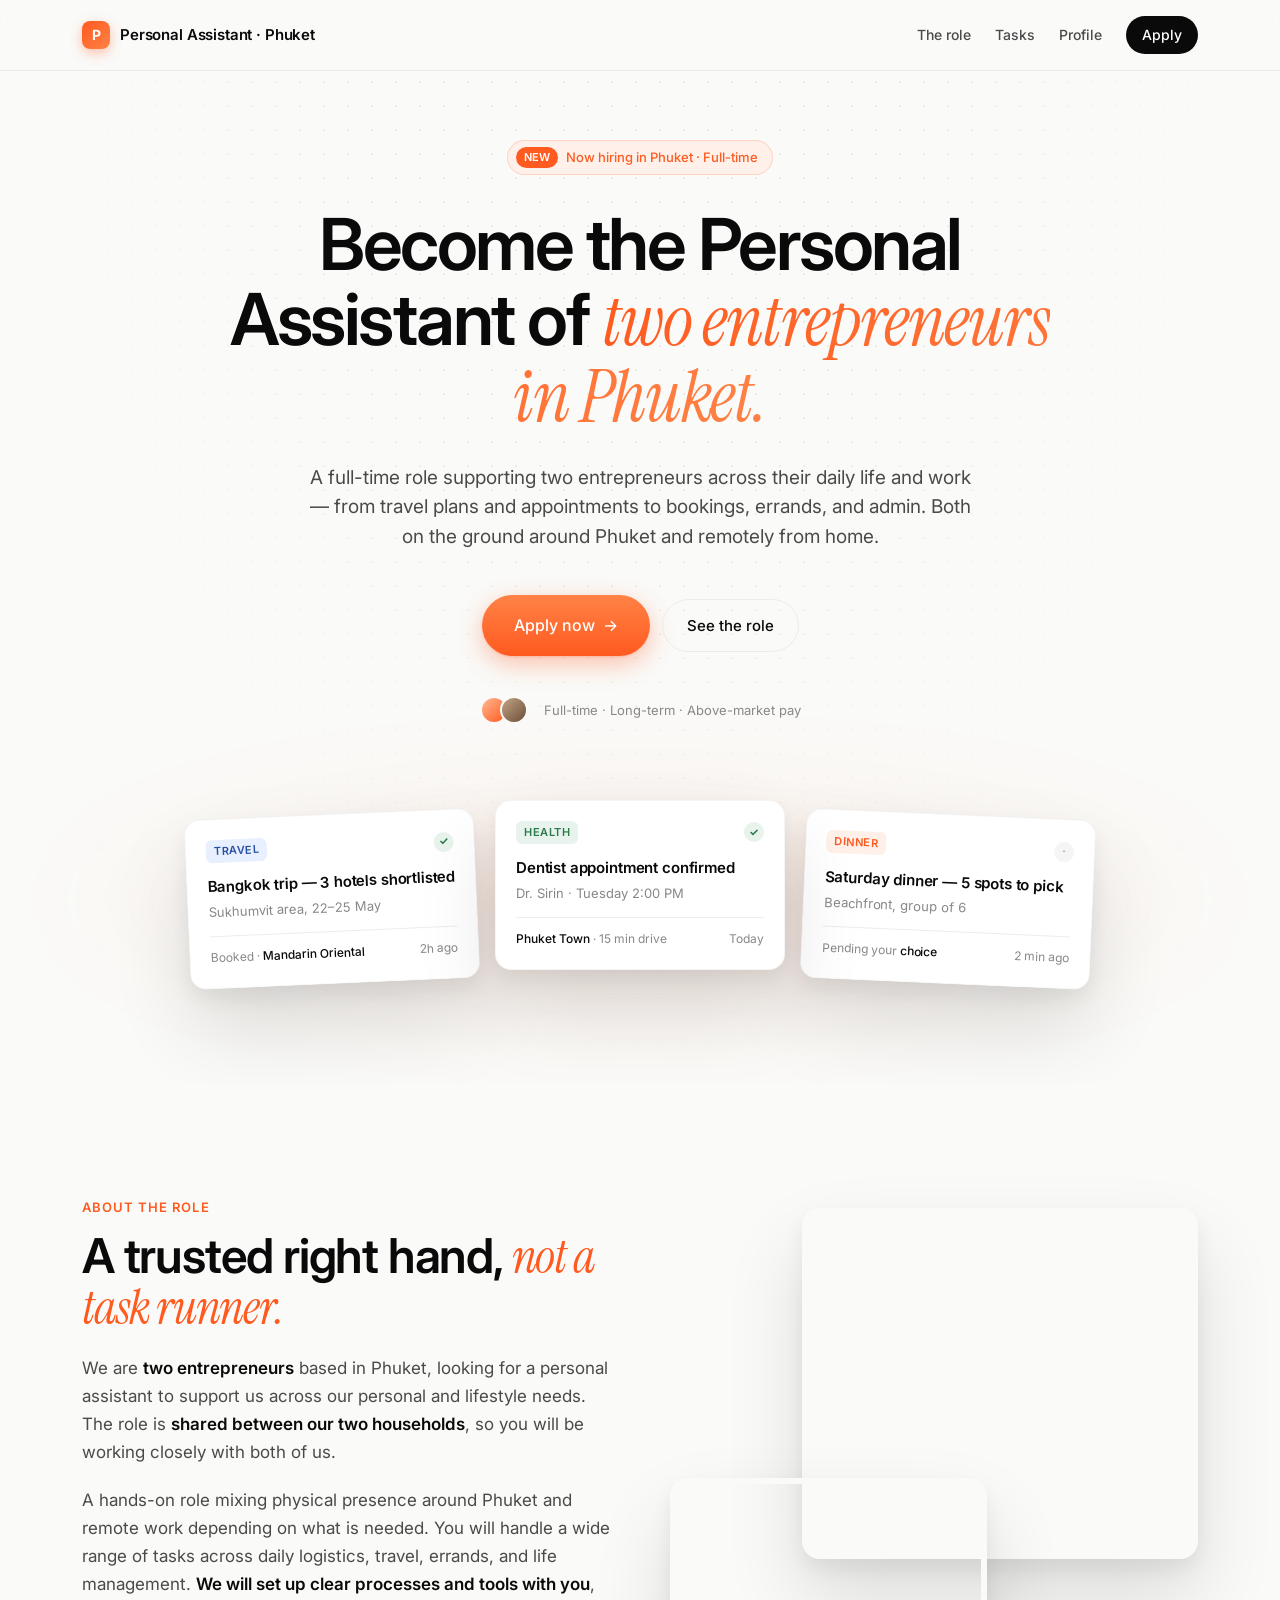
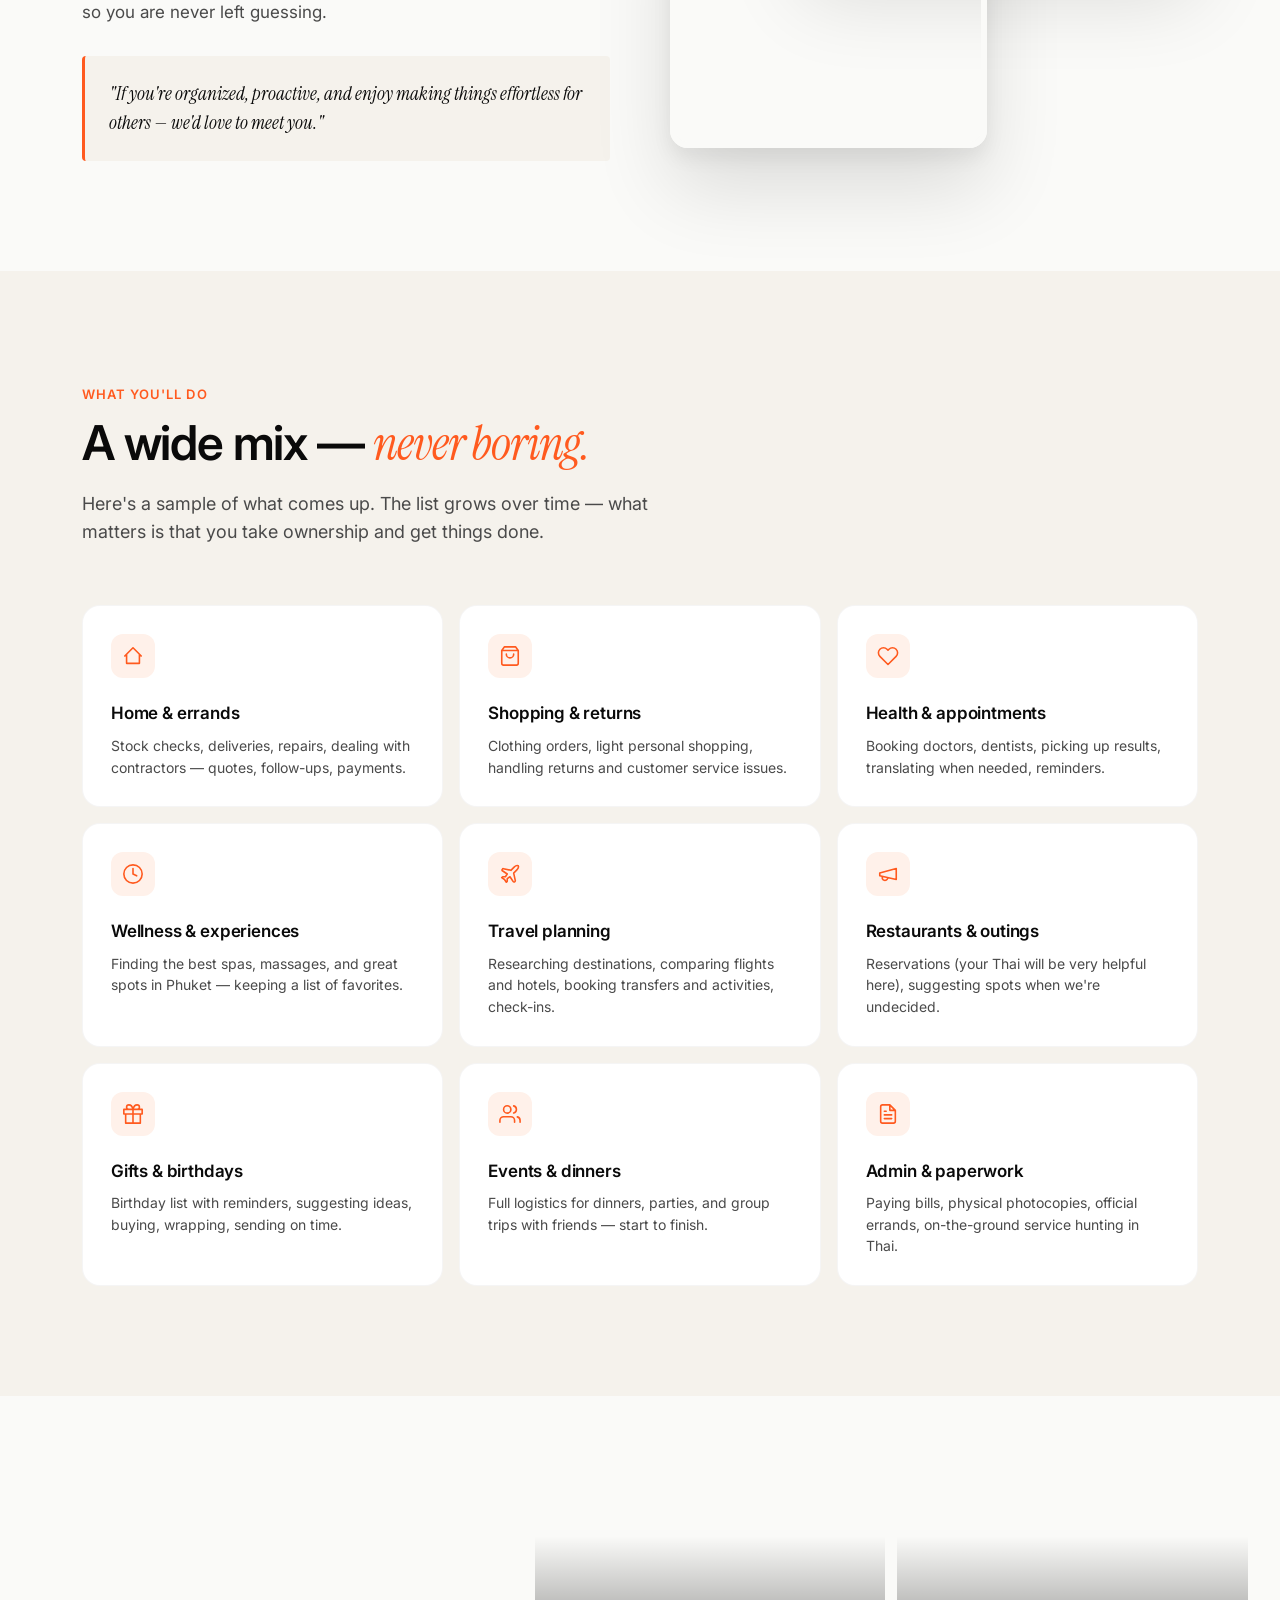
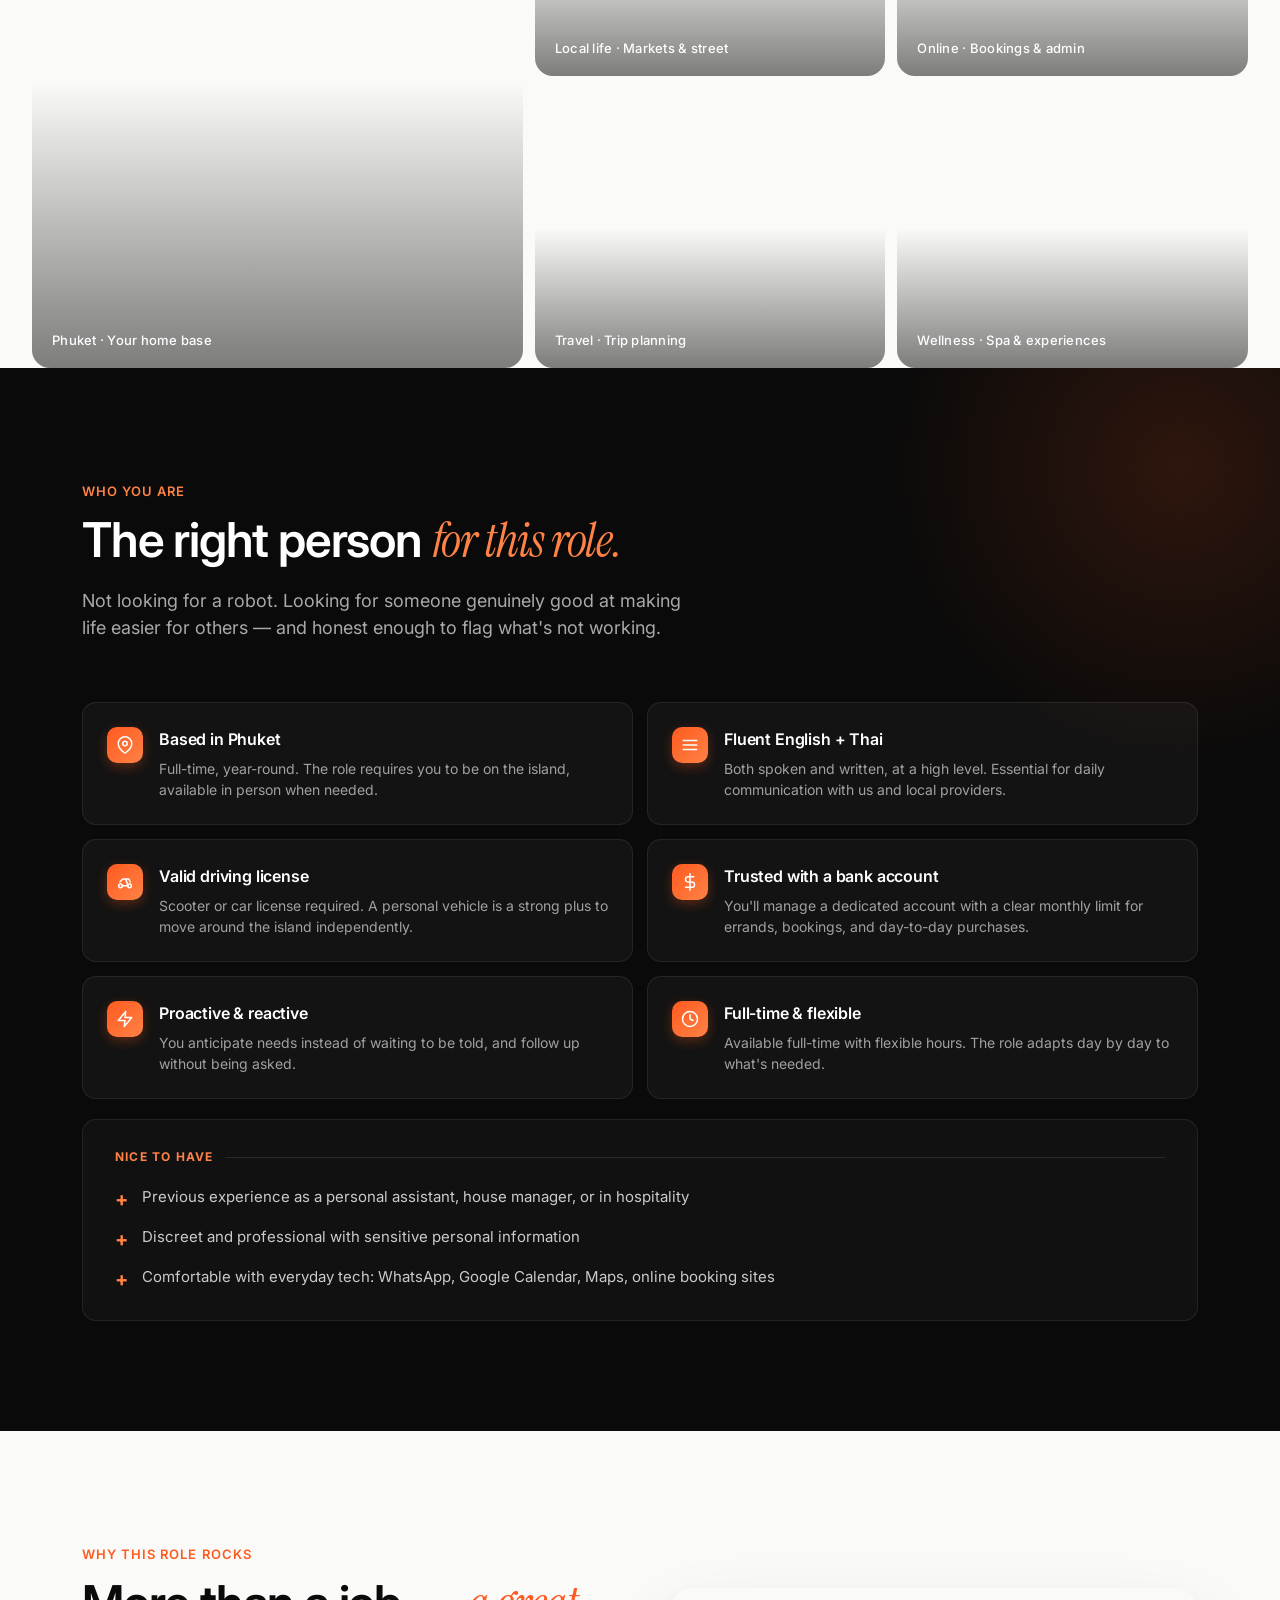
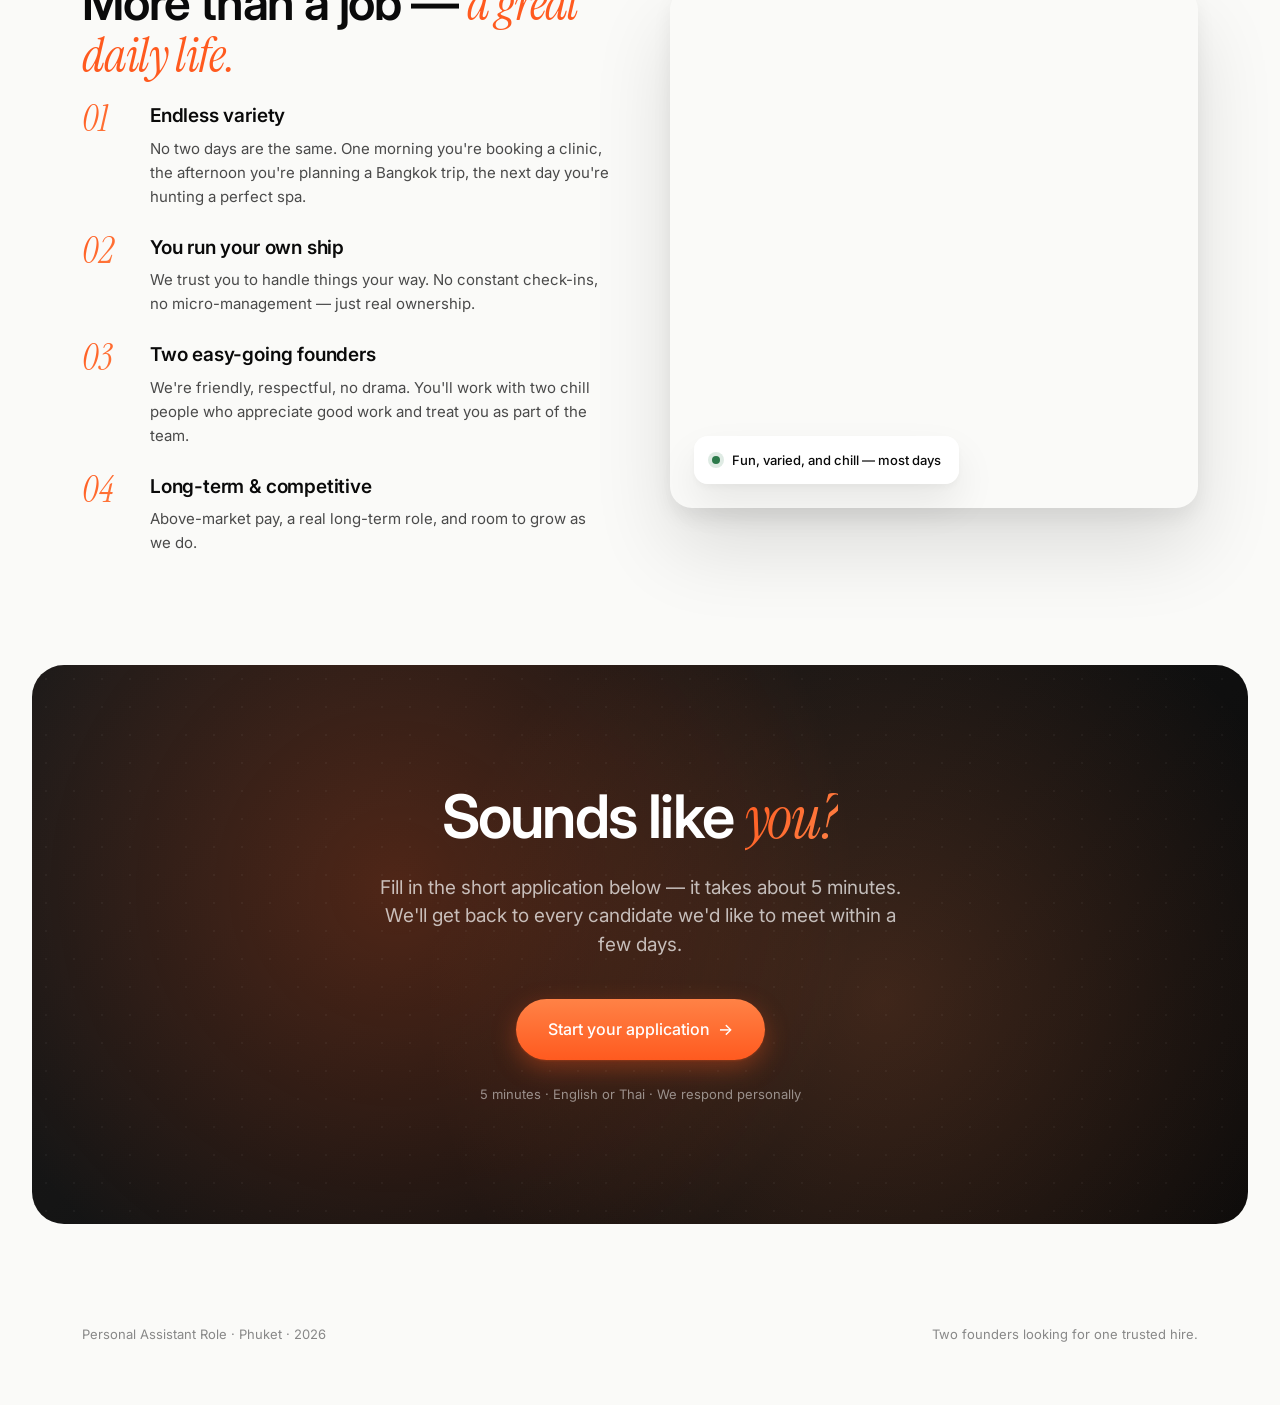
==== index.html @ e05d2d5b "Add Personal Assistant Phuket landing page + application form - index.html: full landing page (hero," ====
<!DOCTYPE html>
<html lang="en">
<head>
<meta charset="UTF-8" />
<meta name="viewport" content="width=device-width, initial-scale=1.0" />
<title>Personal Assistant — Phuket</title>
<link rel="preconnect" href="https://fonts.googleapis.com">
<link rel="preconnect" href="https://fonts.gstatic.com" crossorigin>
<link href="https://fonts.googleapis.com/css2?family=Inter:wght@400;500;600;700&family=Instrument+Serif:ital@0;1&display=swap" rel="stylesheet">
<style>
  :root {
    --bg: #fafaf8;
    --bg-warm: #f5f2ec;
    --ink: #0a0a0a;
    --ink-2: #1a1a1a;
    --ink-soft: #4a4a4a;
    --muted: #888;
    --line: #ececec;
    --line-dark: #222;
    --card: #ffffff;
    --orange: #ff5a1f;
    --orange-2: #ff8246;
    --orange-soft: #fff1ea;
    --shadow-sm: 0 1px 2px rgba(0,0,0,0.04), 0 4px 12px rgba(0,0,0,0.04);
    --shadow-md: 0 4px 8px rgba(0,0,0,0.04), 0 20px 40px rgba(0,0,0,0.08);
    --shadow-lg: 0 10px 20px rgba(0,0,0,0.06), 0 40px 80px rgba(0,0,0,0.12);
    --shadow-orange: 0 8px 24px rgba(255, 90, 31, 0.35), 0 1px 2px rgba(255, 90, 31, 0.2);
  }

  * { box-sizing: border-box; margin: 0; padding: 0; }
  html { scroll-behavior: smooth; }

  body {
    font-family: 'Inter', -apple-system, BlinkMacSystemFont, sans-serif;
    background: var(--bg);
    color: var(--ink);
    line-height: 1.55;
    -webkit-font-smoothing: antialiased;
    overflow-x: hidden;
  }

  .container {
    max-width: 1180px;
    margin: 0 auto;
    padding: 0 32px;
  }

  /* SUBTLE DOT PATTERN BG */
  .dot-bg {
    position: absolute;
    inset: 0;
    background-image: radial-gradient(rgba(0,0,0,0.06) 1px, transparent 1px);
    background-size: 24px 24px;
    mask-image: radial-gradient(ellipse at center top, black 30%, transparent 70%);
    -webkit-mask-image: radial-gradient(ellipse at center top, black 30%, transparent 70%);
    pointer-events: none;
    z-index: 0;
  }

  /* NAV */
  nav.top {
    position: fixed;
    top: 0;
    left: 0;
    right: 0;
    z-index: 100;
    padding: 16px 0;
    background: rgba(250, 250, 248, 0.7);
    backdrop-filter: saturate(180%) blur(16px);
    -webkit-backdrop-filter: saturate(180%) blur(16px);
    border-bottom: 1px solid rgba(0,0,0,0.06);
  }
  nav.top .container {
    display: flex;
    justify-content: space-between;
    align-items: center;
  }
  .logo {
    display: flex;
    align-items: center;
    gap: 10px;
    font-weight: 600;
    font-size: 15px;
    letter-spacing: -0.01em;
  }
  .logo-dot {
    width: 28px;
    height: 28px;
    border-radius: 8px;
    background: linear-gradient(135deg, var(--orange) 0%, var(--orange-2) 100%);
    display: flex;
    align-items: center;
    justify-content: center;
    color: white;
    font-weight: 700;
    font-size: 14px;
    box-shadow: 0 4px 12px rgba(255, 90, 31, 0.35);
  }
  .nav-right {
    display: flex;
    align-items: center;
    gap: 24px;
  }
  .nav-link {
    color: var(--ink-soft);
    text-decoration: none;
    font-size: 14px;
    font-weight: 500;
    transition: color 0.2s;
  }
  .nav-link:hover { color: var(--ink); }
  .nav-cta {
    background: var(--ink);
    color: white;
    padding: 8px 16px;
    border-radius: 100px;
    font-size: 14px;
    font-weight: 500;
    text-decoration: none;
    transition: all 0.2s;
  }
  .nav-cta:hover { background: var(--orange); }

  .nav-spacer { height: 70px; }

  /* HERO */
  .hero {
    position: relative;
    padding: 70px 0 100px;
    overflow: hidden;
    text-align: center;
  }
  .hero .container { position: relative; z-index: 1; }
  .hero-inner {
    max-width: 860px;
    margin: 0 auto;
  }
  .badge {
    display: inline-flex;
    align-items: center;
    gap: 8px;
    padding: 6px 14px 6px 8px;
    background: var(--orange-soft);
    border: 1px solid rgba(255, 90, 31, 0.2);
    border-radius: 100px;
    font-size: 13px;
    font-weight: 500;
    color: var(--orange);
    margin-bottom: 32px;
  }
  .badge-pill {
    background: var(--orange);
    color: white;
    padding: 2px 8px;
    border-radius: 100px;
    font-size: 11px;
    font-weight: 600;
    letter-spacing: 0.02em;
    text-transform: uppercase;
  }
  .hero h1 {
    font-family: 'Inter', sans-serif;
    font-size: clamp(40px, 5.6vw, 72px);
    font-weight: 600;
    line-height: 1.04;
    letter-spacing: -0.035em;
    margin-bottom: 28px;
  }
  .hero h1 em {
    font-family: 'Instrument Serif', serif;
    font-style: italic;
    font-weight: 400;
    background: linear-gradient(120deg, var(--orange) 0%, var(--orange-2) 100%);
    -webkit-background-clip: text;
    background-clip: text;
    color: transparent;
    letter-spacing: -0.02em;
  }
  .hero p.lead {
    font-size: 19px;
    color: var(--ink-soft);
    margin: 0 auto 44px;
    max-width: 680px;
    line-height: 1.55;
  }
  .cta-row {
    display: flex;
    gap: 12px;
    align-items: center;
    flex-wrap: wrap;
    justify-content: center;
  }
  .btn {
    display: inline-flex;
    align-items: center;
    gap: 8px;
    padding: 14px 24px;
    border-radius: 100px;
    text-decoration: none;
    font-weight: 500;
    font-size: 15px;
    transition: all 0.25s cubic-bezier(.2,.8,.2,1);
    border: none;
    cursor: pointer;
    white-space: nowrap;
  }
  .btn-primary {
    background: linear-gradient(180deg, var(--orange-2) 0%, var(--orange) 100%);
    color: white;
    box-shadow: var(--shadow-orange);
  }
  .btn-primary:hover {
    transform: translateY(-1px);
    box-shadow: 0 12px 28px rgba(255, 90, 31, 0.45), 0 2px 4px rgba(255, 90, 31, 0.3);
  }
  .btn-primary:active { transform: translateY(0); }
  .btn-ghost {
    background: transparent;
    color: var(--ink);
    border: 1px solid var(--line);
  }
  .btn-ghost:hover {
    background: var(--card);
    border-color: rgba(0,0,0,0.15);
  }
  .btn .arrow { transition: transform 0.2s ease; }
  .btn:hover .arrow { transform: translateX(3px); }

  .hero-meta {
    margin-top: 40px;
    display: flex;
    align-items: center;
    gap: 16px;
    font-size: 13px;
    color: var(--muted);
    justify-content: center;
  }
  .avatars { display: flex; }
  .avatar {
    width: 28px;
    height: 28px;
    border-radius: 50%;
    border: 2px solid var(--bg);
    background: linear-gradient(135deg, #ffd2b8 0%, #ff8246 100%);
    margin-left: -8px;
  }
  .avatar:first-child { margin-left: 0; background: linear-gradient(135deg, #ffb993 0%, #ff5a1f 100%); }
  .avatar:nth-child(2) { background: linear-gradient(135deg, #c4a484 0%, #6b4f3a 100%); }

  /* HERO CARDS ROW — horizontal preview below text */
  .hero-cards {
    margin-top: 90px;
    display: flex;
    justify-content: center;
    gap: 18px;
    flex-wrap: wrap;
    position: relative;
    text-align: left;
  }
  .hero-cards::before {
    content: "";
    position: absolute;
    inset: -50px -100px;
    background: radial-gradient(ellipse at center, rgba(255, 90, 31, 0.14), transparent 65%);
    filter: blur(50px);
    z-index: 0;
    pointer-events: none;
  }
  .task-mock {
    position: relative;
    z-index: 1;
    background: white;
    border-radius: 16px;
    padding: 20px;
    box-shadow: var(--shadow-lg);
    border: 1px solid rgba(0,0,0,0.04);
    width: 290px;
    transition: transform 0.3s ease;
  }
  .task-mock.m1 { transform: rotate(-2.5deg); }
  .task-mock.m2 { transform: translateY(-14px); z-index: 2; }
  .task-mock.m3 { transform: rotate(2.5deg); }
  .task-mock:hover { transform: translateY(-6px) rotate(0deg); }
  .task-mock-head {
    display: flex;
    justify-content: space-between;
    align-items: center;
    margin-bottom: 12px;
  }
  .task-tag {
    font-size: 11px;
    font-weight: 600;
    letter-spacing: 0.05em;
    text-transform: uppercase;
    padding: 3px 8px;
    border-radius: 6px;
  }
  .tag-health { background: #e7f3ec; color: #2c7a4b; }
  .tag-travel { background: #e8efff; color: #2851a3; }
  .tag-food { background: var(--orange-soft); color: var(--orange); }
  .task-check {
    width: 20px;
    height: 20px;
    border-radius: 50%;
    background: #e8f3ec;
    color: #2c7a4b;
    display: flex;
    align-items: center;
    justify-content: center;
    font-size: 11px;
    font-weight: 700;
  }
  .task-check.pending { background: #f5f5f5; color: #aaa; }
  .task-title {
    font-size: 15px;
    font-weight: 600;
    margin-bottom: 4px;
    letter-spacing: -0.01em;
  }
  .task-sub {
    font-size: 13px;
    color: var(--muted);
  }
  .task-foot {
    margin-top: 14px;
    padding-top: 12px;
    border-top: 1px solid var(--line);
    display: flex;
    justify-content: space-between;
    align-items: center;
    font-size: 12px;
    color: var(--muted);
  }
  .task-foot strong { color: var(--ink); font-weight: 500; }

  /* SECTIONS */
  section.block { padding: 110px 0; position: relative; }
  .section-tag {
    display: inline-block;
    font-size: 13px;
    color: var(--orange);
    font-weight: 600;
    letter-spacing: 0.08em;
    text-transform: uppercase;
    margin-bottom: 14px;
  }
  .section-title {
    font-family: 'Inter', sans-serif;
    font-size: clamp(34px, 4vw, 48px);
    font-weight: 600;
    line-height: 1.05;
    letter-spacing: -0.025em;
    margin-bottom: 20px;
    max-width: 720px;
  }
  .section-title em {
    font-family: 'Instrument Serif', serif;
    font-style: italic;
    font-weight: 400;
    color: var(--orange);
  }
  .section-intro {
    font-size: 18px;
    color: var(--ink-soft);
    max-width: 600px;
    line-height: 1.55;
  }
  .section-header { margin-bottom: 60px; }

  /* ABOUT */
  .about-grid {
    display: grid;
    grid-template-columns: 1fr 1fr;
    gap: 60px;
    align-items: center;
  }
  .about-text p {
    font-size: 17px;
    color: var(--ink-soft);
    margin-bottom: 20px;
    line-height: 1.65;
  }
  .about-text strong { color: var(--ink); font-weight: 600; }
  .about-quote {
    margin-top: 30px;
    padding: 24px;
    background: var(--bg-warm);
    border-left: 3px solid var(--orange);
    border-radius: 4px;
    font-family: 'Instrument Serif', serif;
    font-style: italic;
    font-size: 19px;
    line-height: 1.5;
    color: var(--ink);
  }
  .about-image-wrap {
    position: relative;
    height: 540px;
  }
  .about-img {
    position: absolute;
    border-radius: 18px;
    overflow: hidden;
    box-shadow: var(--shadow-lg);
    background-size: cover;
    background-position: center;
  }
  .about-img-1 {
    top: 0;
    right: 0;
    width: 75%;
    height: 65%;
    background-image: url('https://images.unsplash.com/photo-1589394815804-964ed0be2eb5?auto=format&fit=crop&w=900&q=80');
  }
  .about-img-2 {
    bottom: 0;
    left: 0;
    width: 60%;
    height: 50%;
    background-image: url('https://images.unsplash.com/photo-1552465011-b4e21bf6e79a?auto=format&fit=crop&w=700&q=80');
    border: 6px solid var(--bg);
  }

  /* TASKS */
  .tasks-section { background: var(--bg-warm); position: relative; }
  .tasks-grid {
    display: grid;
    grid-template-columns: repeat(3, 1fr);
    gap: 16px;
  }
  .task-card {
    background: white;
    padding: 28px;
    border-radius: 18px;
    border: 1px solid rgba(0,0,0,0.04);
    transition: all 0.3s cubic-bezier(.2,.8,.2,1);
    position: relative;
    overflow: hidden;
  }
  .task-card::before {
    content: "";
    position: absolute;
    top: 0;
    left: 0;
    right: 0;
    height: 2px;
    background: linear-gradient(90deg, var(--orange), var(--orange-2));
    opacity: 0;
    transition: opacity 0.3s;
  }
  .task-card:hover {
    transform: translateY(-4px);
    box-shadow: var(--shadow-md);
    border-color: rgba(255, 90, 31, 0.15);
  }
  .task-card:hover::before { opacity: 1; }
  .task-card:hover .icon-wrap {
    background: linear-gradient(135deg, var(--orange) 0%, var(--orange-2) 100%);
    color: white;
  }
  .icon-wrap {
    width: 44px;
    height: 44px;
    border-radius: 12px;
    background: var(--orange-soft);
    color: var(--orange);
    display: flex;
    align-items: center;
    justify-content: center;
    margin-bottom: 22px;
    transition: all 0.3s;
  }
  .icon-wrap svg { width: 22px; height: 22px; stroke-width: 1.75; }
  .task-card h3 {
    font-size: 17px;
    font-weight: 600;
    letter-spacing: -0.01em;
    margin-bottom: 8px;
  }
  .task-card p {
    font-size: 14px;
    color: var(--ink-soft);
    line-height: 1.55;
  }

  /* LIFESTYLE GALLERY */
  .gallery-section {
    padding: 0;
    background: var(--bg);
  }
  .gallery {
    display: grid;
    grid-template-columns: 1.4fr 1fr 1fr;
    grid-template-rows: 280px 280px;
    gap: 12px;
    padding: 0 32px;
    max-width: 1320px;
    margin: 0 auto;
  }
  .gallery-item {
    border-radius: 18px;
    overflow: hidden;
    background-size: cover;
    background-position: center;
    position: relative;
    transition: transform 0.4s ease;
  }
  .gallery-item:hover { transform: scale(0.98); }
  .gallery-item::after {
    content: "";
    position: absolute;
    inset: 0;
    background: linear-gradient(to top, rgba(0,0,0,0.5), transparent 50%);
  }
  .gallery-caption {
    position: absolute;
    bottom: 18px;
    left: 20px;
    z-index: 1;
    color: white;
    font-size: 13px;
    font-weight: 500;
    letter-spacing: 0.02em;
  }
  .gallery-1 {
    grid-row: 1 / 3;
    background-image: url('https://images.unsplash.com/photo-1537956965359-7573183d1f57?auto=format&fit=crop&w=900&q=80');
  }
  .gallery-2 {
    background-image: url('https://images.unsplash.com/photo-1528127269322-539801943592?auto=format&fit=crop&w=800&q=80');
  }
  .gallery-3 {
    background-image: url('https://images.unsplash.com/photo-1517336714731-489689fd1ca8?auto=format&fit=crop&w=800&q=80');
  }
  .gallery-4 {
    background-image: url('https://images.unsplash.com/photo-1436491865332-7a61a109cc05?auto=format&fit=crop&w=800&q=80');
  }
  .gallery-5 {
    background-image: url('https://images.unsplash.com/photo-1540541338287-41700207dee6?auto=format&fit=crop&w=800&q=80');
  }

  /* PROFILE — DARK */
  .profile {
    background: var(--ink);
    color: white;
    position: relative;
    overflow: hidden;
  }
  .profile::before {
    content: "";
    position: absolute;
    top: -200px;
    right: -200px;
    width: 600px;
    height: 600px;
    background: radial-gradient(circle, rgba(255, 90, 31, 0.15), transparent 70%);
    pointer-events: none;
  }
  .profile .container { position: relative; z-index: 1; }
  .profile .section-tag { color: var(--orange-2); }
  .profile .section-title { color: white; }
  .profile .section-title em { color: var(--orange-2); }
  .profile .section-intro { color: rgba(255,255,255,0.65); }

  .req-grid {
    display: grid;
    grid-template-columns: repeat(2, 1fr);
    gap: 14px;
  }
  .req-card {
    background: rgba(255,255,255,0.04);
    border: 1px solid rgba(255,255,255,0.08);
    padding: 24px;
    border-radius: 14px;
    display: flex;
    gap: 16px;
    align-items: flex-start;
    transition: all 0.3s;
  }
  .req-card:hover {
    background: rgba(255,255,255,0.06);
    border-color: rgba(255, 90, 31, 0.3);
  }
  .req-icon {
    width: 36px;
    height: 36px;
    border-radius: 10px;
    background: linear-gradient(135deg, var(--orange) 0%, var(--orange-2) 100%);
    display: flex;
    align-items: center;
    justify-content: center;
    flex-shrink: 0;
    color: white;
    box-shadow: 0 4px 12px rgba(255, 90, 31, 0.3);
  }
  .req-icon svg { width: 18px; height: 18px; stroke-width: 2; }
  .req-card h4 {
    font-size: 16px;
    font-weight: 600;
    color: white;
    margin-bottom: 6px;
    letter-spacing: -0.01em;
  }
  .req-card p {
    font-size: 14px;
    color: rgba(255,255,255,0.6);
    line-height: 1.5;
  }
  .nice-section {
    margin-top: 20px;
    background: rgba(255,255,255,0.03);
    border: 1px solid rgba(255,255,255,0.08);
    padding: 28px 32px;
    border-radius: 14px;
  }
  .nice-label {
    font-size: 12px;
    font-weight: 700;
    letter-spacing: 0.1em;
    text-transform: uppercase;
    color: var(--orange-2);
    margin-bottom: 20px;
    display: flex;
    align-items: center;
    gap: 12px;
  }
  .nice-label::after {
    content: "";
    flex: 1;
    height: 1px;
    background: rgba(255,255,255,0.1);
  }
  .nice-items { display: grid; gap: 14px; }
  .nice-item {
    display: flex;
    gap: 14px;
    align-items: flex-start;
    font-size: 15px;
    color: rgba(255,255,255,0.78);
    line-height: 1.5;
  }
  .nice-plus {
    color: var(--orange-2);
    font-weight: 700;
    font-size: 20px;
    line-height: 1.3;
    flex-shrink: 0;
  }

  /* WHY IT'S GREAT */
  .why-grid {
    display: grid;
    grid-template-columns: 1fr 1fr;
    gap: 60px;
    align-items: center;
  }
  .why-image-wrap {
    position: relative;
    height: 520px;
  }
  .why-img-main {
    position: absolute;
    inset: 0;
    border-radius: 22px;
    background-image: url('https://images.unsplash.com/photo-1556761175-5973dc0f32e7?auto=format&fit=crop&w=900&q=80');
    background-size: cover;
    background-position: center;
    box-shadow: var(--shadow-lg);
  }
  .why-img-badge {
    position: absolute;
    bottom: 24px;
    left: 24px;
    background: rgba(255,255,255,0.95);
    backdrop-filter: blur(10px);
    padding: 14px 18px;
    border-radius: 14px;
    box-shadow: var(--shadow-md);
    display: flex;
    align-items: center;
    gap: 12px;
  }
  .why-img-badge .dot {
    width: 8px;
    height: 8px;
    border-radius: 50%;
    background: #2c7a4b;
    box-shadow: 0 0 0 4px rgba(44, 122, 75, 0.15);
  }
  .why-img-badge span {
    font-size: 13px;
    font-weight: 500;
  }
  .why-list { display: grid; gap: 24px; }
  .why-item {
    display: flex;
    gap: 18px;
    align-items: flex-start;
  }
  .why-num {
    font-family: 'Instrument Serif', serif;
    font-style: italic;
    font-size: 36px;
    font-weight: 400;
    background: linear-gradient(135deg, var(--orange) 0%, var(--orange-2) 100%);
    -webkit-background-clip: text;
    background-clip: text;
    color: transparent;
    line-height: 1;
    flex-shrink: 0;
    min-width: 50px;
  }
  .why-item h4 {
    font-size: 19px;
    font-weight: 600;
    letter-spacing: -0.01em;
    margin-bottom: 6px;
  }
  .why-item p {
    font-size: 15px;
    color: var(--ink-soft);
    line-height: 1.6;
  }

  /* FINAL CTA */
  .final-cta {
    position: relative;
    padding: 120px 32px;
    margin: 0 32px;
    border-radius: 32px;
    background: linear-gradient(135deg, #1a1a1a 0%, #0a0a0a 100%);
    overflow: hidden;
    margin-bottom: 60px;
    text-align: center;
  }
  .final-cta::before {
    content: "";
    position: absolute;
    inset: 0;
    background: radial-gradient(circle at 30% 40%, rgba(255, 90, 31, 0.25), transparent 50%),
                radial-gradient(circle at 70% 60%, rgba(255, 130, 70, 0.2), transparent 50%);
  }
  .final-cta::after {
    content: "";
    position: absolute;
    inset: 0;
    background-image: radial-gradient(rgba(255,255,255,0.04) 1px, transparent 1px);
    background-size: 28px 28px;
  }
  .final-cta-inner {
    position: relative;
    z-index: 1;
    max-width: 700px;
    margin: 0 auto;
  }
  .final-cta h2 {
    font-family: 'Inter', sans-serif;
    color: white;
    font-size: clamp(40px, 5.5vw, 60px);
    font-weight: 600;
    letter-spacing: -0.03em;
    line-height: 1.05;
    margin-bottom: 24px;
  }
  .final-cta h2 em {
    font-family: 'Instrument Serif', serif;
    font-style: italic;
    font-weight: 400;
    background: linear-gradient(120deg, var(--orange) 0%, var(--orange-2) 100%);
    -webkit-background-clip: text;
    background-clip: text;
    color: transparent;
  }
  .final-cta p {
    font-size: 19px;
    color: rgba(255,255,255,0.7);
    margin-bottom: 40px;
    max-width: 540px;
    margin-left: auto;
    margin-right: auto;
    line-height: 1.5;
  }
  .btn-large {
    padding: 18px 32px;
    font-size: 16px;
  }
  .final-cta .cta-note {
    margin-top: 24px;
    font-size: 13px;
    color: rgba(255,255,255,0.5);
  }

  /* FOOTER */
  footer {
    padding: 40px 0 60px;
    text-align: center;
    font-size: 13px;
    color: var(--muted);
  }
  footer .container {
    display: flex;
    justify-content: space-between;
    align-items: center;
  }

  /* RESPONSIVE */
  @media (max-width: 960px) {
    .hero-cards { margin-top: 60px; gap: 14px; }
    .task-mock { width: 100%; max-width: 320px; }
    .task-mock.m1, .task-mock.m2, .task-mock.m3 { transform: none; }
    .about-grid { grid-template-columns: 1fr; gap: 50px; }
    .about-image-wrap { height: 420px; max-width: 500px; margin: 0 auto; width: 100%; }
    .tasks-grid { grid-template-columns: 1fr 1fr; }
    .gallery { grid-template-columns: 1fr 1fr; grid-template-rows: 240px 240px 240px; }
    .gallery-1 { grid-row: 1 / 2; grid-column: 1 / 3; }
    .req-grid { grid-template-columns: 1fr; }
    .why-grid { grid-template-columns: 1fr; gap: 50px; }
    .why-image-wrap { height: 380px; }
    section.block { padding: 80px 0; }
    .hero { padding: 60px 0 80px; }
  }
  @media (max-width: 600px) {
    .container { padding: 0 24px; }
    .tasks-grid { grid-template-columns: 1fr; }
    .gallery { padding: 0 16px; }
    .nav-right .nav-link { display: none; }
    .final-cta { margin: 0 16px; padding: 80px 24px; border-radius: 24px; }
    footer .container { flex-direction: column; gap: 12px; }
    .bonus-card { flex-direction: column; align-items: flex-start; }
  }
</style>
</head>
<body>

<nav class="top">
  <div class="container">
    <div class="logo">
      <div class="logo-dot">P</div>
      <span>Personal Assistant · Phuket</span>
    </div>
    <div class="nav-right">
      <a href="#role" class="nav-link">The role</a>
      <a href="#tasks" class="nav-link">Tasks</a>
      <a href="#profile" class="nav-link">Profile</a>
      <a href="#apply" class="nav-cta">Apply</a>
    </div>
  </div>
</nav>
<div class="nav-spacer"></div>

<section class="hero">
  <div class="dot-bg"></div>
  <div class="container">
    <div class="hero-inner">
      <div class="badge">
        <span class="badge-pill">New</span>
        <span>Now hiring in Phuket · Full-time</span>
      </div>
      <h1>Become the Personal Assistant of <em>two entrepreneurs in Phuket.</em></h1>
      <p class="lead">A full-time role supporting two entrepreneurs across their daily life and work — from travel plans and appointments to bookings, errands, and admin. Both on the ground around Phuket and remotely from home.</p>
      <div class="cta-row">
        <a href="https://form.typeform.com/to/zRt4b5q8" target="_blank" class="btn btn-primary btn-large">
          Apply now
          <span class="arrow">→</span>
        </a>
        <a href="#role" class="btn btn-ghost">See the role</a>
      </div>
      <div class="hero-meta">
        <div class="avatars">
          <div class="avatar"></div>
          <div class="avatar"></div>
        </div>
        <span>Full-time · Long-term · Above-market pay</span>
      </div>
    </div>

    <div class="hero-cards">
      <div class="task-mock m1">
        <div class="task-mock-head">
          <span class="task-tag tag-travel">Travel</span>
          <div class="task-check">✓</div>
        </div>
        <div class="task-title">Bangkok trip — 3 hotels shortlisted</div>
        <div class="task-sub">Sukhumvit area, 22–25 May</div>
        <div class="task-foot">
          <span>Booked · <strong>Mandarin Oriental</strong></span>
          <span>2h ago</span>
        </div>
      </div>

      <div class="task-mock m2">
        <div class="task-mock-head">
          <span class="task-tag tag-health">Health</span>
          <div class="task-check">✓</div>
        </div>
        <div class="task-title">Dentist appointment confirmed</div>
        <div class="task-sub">Dr. Sirin · Tuesday 2:00 PM</div>
        <div class="task-foot">
          <span><strong>Phuket Town</strong> · 15 min drive</span>
          <span>Today</span>
        </div>
      </div>

      <div class="task-mock m3">
        <div class="task-mock-head">
          <span class="task-tag tag-food">Dinner</span>
          <div class="task-check pending">·</div>
        </div>
        <div class="task-title">Saturday dinner — 5 spots to pick</div>
        <div class="task-sub">Beachfront, group of 6</div>
        <div class="task-foot">
          <span>Pending your <strong>choice</strong></span>
          <span>2 min ago</span>
        </div>
      </div>
    </div>
  </div>
</section>

<section class="block" id="role">
  <div class="container">
    <div class="about-grid">
      <div>
        <div class="section-tag">About the role</div>
        <h2 class="section-title">A trusted right hand, <em>not a task runner.</em></h2>
        <div class="about-text">
          <p>We are <strong>two entrepreneurs</strong> based in Phuket, looking for a personal assistant to support us across our personal and lifestyle needs. The role is <strong>shared between our two households</strong>, so you will be working closely with both of us.</p>
          <p>A hands-on role mixing physical presence around Phuket and remote work depending on what is needed. You will handle a wide range of tasks across daily logistics, travel, errands, and life management. <strong>We will set up clear processes and tools with you</strong>, so you are never left guessing.</p>
          <div class="about-quote">
            "If you're organized, proactive, and enjoy making things effortless for others — we'd love to meet you."
          </div>
        </div>
      </div>
      <div class="about-image-wrap">
        <div class="about-img about-img-1"></div>
        <div class="about-img about-img-2"></div>
      </div>
    </div>
  </div>
</section>

<section class="block tasks-section" id="tasks">
  <div class="container">
    <div class="section-header">
      <div class="section-tag">What you'll do</div>
      <h2 class="section-title">A wide mix — <em>never boring.</em></h2>
      <p class="section-intro">Here's a sample of what comes up. The list grows over time — what matters is that you take ownership and get things done.</p>
    </div>

    <div class="tasks-grid">
      <div class="task-card">
        <div class="icon-wrap"><svg viewBox="0 0 24 24" fill="none" stroke="currentColor"><path d="M3 12L12 3l9 9M5 10v10h14V10" stroke-linecap="round" stroke-linejoin="round"/></svg></div>
        <h3>Home & errands</h3>
        <p>Stock checks, deliveries, repairs, dealing with contractors — quotes, follow-ups, payments.</p>
      </div>
      <div class="task-card">
        <div class="icon-wrap"><svg viewBox="0 0 24 24" fill="none" stroke="currentColor"><path d="M6 2L3 6v14a2 2 0 002 2h14a2 2 0 002-2V6l-3-4zM3 6h18M16 10a4 4 0 01-8 0" stroke-linecap="round" stroke-linejoin="round"/></svg></div>
        <h3>Shopping & returns</h3>
        <p>Clothing orders, light personal shopping, handling returns and customer service issues.</p>
      </div>
      <div class="task-card">
        <div class="icon-wrap"><svg viewBox="0 0 24 24" fill="none" stroke="currentColor"><path d="M20.84 4.61a5.5 5.5 0 00-7.78 0L12 5.67l-1.06-1.06a5.5 5.5 0 00-7.78 7.78L12 21.23l8.84-8.84a5.5 5.5 0 000-7.78z" stroke-linecap="round" stroke-linejoin="round"/></svg></div>
        <h3>Health & appointments</h3>
        <p>Booking doctors, dentists, picking up results, translating when needed, reminders.</p>
      </div>
      <div class="task-card">
        <div class="icon-wrap"><svg viewBox="0 0 24 24" fill="none" stroke="currentColor"><circle cx="12" cy="12" r="10" stroke-linecap="round"/><path d="M12 6v6l4 2" stroke-linecap="round" stroke-linejoin="round"/></svg></div>
        <h3>Wellness & experiences</h3>
        <p>Finding the best spas, massages, and great spots in Phuket — keeping a list of favorites.</p>
      </div>
      <div class="task-card">
        <div class="icon-wrap"><svg viewBox="0 0 24 24" fill="none" stroke="currentColor"><path d="M17.8 19.2L16 11l3.5-3.5C21 6 21.5 4 21 3c-1-.5-3 0-4.5 1.5L13 8 4.8 6.2c-.5-.1-.9.1-1.1.5l-.3.5c-.2.5-.1 1 .3 1.3L9 12l-2 3H4l-1 1 3 2 2 3 1-1v-3l3-2 3.5 5.3c.3.4.8.5 1.3.3l.5-.2c.4-.3.6-.7.5-1.2z" stroke-linecap="round" stroke-linejoin="round"/></svg></div>
        <h3>Travel planning</h3>
        <p>Researching destinations, comparing flights and hotels, booking transfers and activities, check-ins.</p>
      </div>
      <div class="task-card">
        <div class="icon-wrap"><svg viewBox="0 0 24 24" fill="none" stroke="currentColor"><path d="M3 11l18-5v12L3 14v-3zM11.6 16.8a3 3 0 11-5.8-1.6" stroke-linecap="round" stroke-linejoin="round"/></svg></div>
        <h3>Restaurants & outings</h3>
        <p>Reservations (your Thai will be very helpful here), suggesting spots when we're undecided.</p>
      </div>
      <div class="task-card">
        <div class="icon-wrap"><svg viewBox="0 0 24 24" fill="none" stroke="currentColor"><path d="M20 12v10H4V12M2 7h20v5H2zM12 22V7M12 7H7.5a2.5 2.5 0 010-5C11 2 12 7 12 7zM12 7h4.5a2.5 2.5 0 000-5C13 2 12 7 12 7z" stroke-linecap="round" stroke-linejoin="round"/></svg></div>
        <h3>Gifts & birthdays</h3>
        <p>Birthday list with reminders, suggesting ideas, buying, wrapping, sending on time.</p>
      </div>
      <div class="task-card">
        <div class="icon-wrap"><svg viewBox="0 0 24 24" fill="none" stroke="currentColor"><path d="M17 21v-2a4 4 0 00-4-4H5a4 4 0 00-4 4v2M9 11a4 4 0 100-8 4 4 0 000 8zM23 21v-2a4 4 0 00-3-3.87M16 3.13a4 4 0 010 7.75" stroke-linecap="round" stroke-linejoin="round"/></svg></div>
        <h3>Events & dinners</h3>
        <p>Full logistics for dinners, parties, and group trips with friends — start to finish.</p>
      </div>
      <div class="task-card">
        <div class="icon-wrap"><svg viewBox="0 0 24 24" fill="none" stroke="currentColor"><path d="M14 2H6a2 2 0 00-2 2v16a2 2 0 002 2h12a2 2 0 002-2V8l-6-6zM14 2v6h6M16 13H8M16 17H8M10 9H8" stroke-linecap="round" stroke-linejoin="round"/></svg></div>
        <h3>Admin & paperwork</h3>
        <p>Paying bills, physical photocopies, official errands, on-the-ground service hunting in Thai.</p>
      </div>
    </div>
  </div>
</section>

<section class="gallery-section">
  <div class="gallery">
    <div class="gallery-item gallery-1">
      <span class="gallery-caption">Phuket · Your home base</span>
    </div>
    <div class="gallery-item gallery-2">
      <span class="gallery-caption">Local life · Markets & street</span>
    </div>
    <div class="gallery-item gallery-3">
      <span class="gallery-caption">Online · Bookings & admin</span>
    </div>
    <div class="gallery-item gallery-4">
      <span class="gallery-caption">Travel · Trip planning</span>
    </div>
    <div class="gallery-item gallery-5">
      <span class="gallery-caption">Wellness · Spa & experiences</span>
    </div>
  </div>
</section>

<section class="block profile" id="profile">
  <div class="container">
    <div class="section-header">
      <div class="section-tag">Who you are</div>
      <h2 class="section-title">The right person <em>for this role.</em></h2>
      <p class="section-intro">Not looking for a robot. Looking for someone genuinely good at making life easier for others — and honest enough to flag what's not working.</p>
    </div>

    <div class="req-grid">
      <div class="req-card">
        <div class="req-icon"><svg viewBox="0 0 24 24" fill="none" stroke="currentColor"><path d="M21 10c0 7-9 13-9 13s-9-6-9-13a9 9 0 0118 0z" stroke-linecap="round" stroke-linejoin="round"/><circle cx="12" cy="10" r="3" stroke-linecap="round"/></svg></div>
        <div>
          <h4>Based in Phuket</h4>
          <p>Full-time, year-round. The role requires you to be on the island, available in person when needed.</p>
        </div>
      </div>
      <div class="req-card">
        <div class="req-icon"><svg viewBox="0 0 24 24" fill="none" stroke="currentColor"><path d="M3 12h18M3 6h18M3 18h18" stroke-linecap="round"/></svg></div>
        <div>
          <h4>Fluent English + Thai</h4>
          <p>Both spoken and written, at a high level. Essential for daily communication with us and local providers.</p>
        </div>
      </div>
      <div class="req-card">
        <div class="req-icon"><svg viewBox="0 0 24 24" fill="none" stroke="currentColor"><circle cx="6" cy="17" r="2.5" stroke-linecap="round"/><circle cx="18" cy="17" r="2.5" stroke-linecap="round"/><path d="M8 17h8M14 8h3l2 4M5 12l4-4h4l3 9" stroke-linecap="round" stroke-linejoin="round"/></svg></div>
        <div>
          <h4>Valid driving license</h4>
          <p>Scooter or car license required. A personal vehicle is a strong plus to move around the island independently.</p>
        </div>
      </div>
      <div class="req-card">
        <div class="req-icon"><svg viewBox="0 0 24 24" fill="none" stroke="currentColor"><path d="M12 1v22M17 5H9.5a3.5 3.5 0 000 7h5a3.5 3.5 0 010 7H6" stroke-linecap="round"/></svg></div>
        <div>
          <h4>Trusted with a bank account</h4>
          <p>You'll manage a dedicated account with a clear monthly limit for errands, bookings, and day-to-day purchases.</p>
        </div>
      </div>
      <div class="req-card">
        <div class="req-icon"><svg viewBox="0 0 24 24" fill="none" stroke="currentColor"><path d="M13 2L3 14h9l-1 8 10-12h-9l1-8z" stroke-linecap="round" stroke-linejoin="round"/></svg></div>
        <div>
          <h4>Proactive & reactive</h4>
          <p>You anticipate needs instead of waiting to be told, and follow up without being asked.</p>
        </div>
      </div>
      <div class="req-card">
        <div class="req-icon"><svg viewBox="0 0 24 24" fill="none" stroke="currentColor"><circle cx="12" cy="12" r="10" stroke-linecap="round"/><path d="M12 6v6l4 2" stroke-linecap="round" stroke-linejoin="round"/></svg></div>
        <div>
          <h4>Full-time & flexible</h4>
          <p>Available full-time with flexible hours. The role adapts day by day to what's needed.</p>
        </div>
      </div>
    </div>

    <div class="nice-section">
      <div class="nice-label">Nice to have</div>
      <div class="nice-items">
        <div class="nice-item">
          <span class="nice-plus">+</span>
          <span>Previous experience as a personal assistant, house manager, or in hospitality</span>
        </div>
        <div class="nice-item">
          <span class="nice-plus">+</span>
          <span>Discreet and professional with sensitive personal information</span>
        </div>
        <div class="nice-item">
          <span class="nice-plus">+</span>
          <span>Comfortable with everyday tech: WhatsApp, Google Calendar, Maps, online booking sites</span>
        </div>
      </div>
    </div>
  </div>
</section>

<section class="block">
  <div class="container">
    <div class="why-grid">
      <div>
        <div class="section-tag">Why this role rocks</div>
        <h2 class="section-title">More than a job — <em>a great daily life.</em></h2>
        <div class="why-list">
          <div class="why-item">
            <div class="why-num">01</div>
            <div>
              <h4>Endless variety</h4>
              <p>No two days are the same. One morning you're booking a clinic, the afternoon you're planning a Bangkok trip, the next day you're hunting a perfect spa.</p>
            </div>
          </div>
          <div class="why-item">
            <div class="why-num">02</div>
            <div>
              <h4>You run your own ship</h4>
              <p>We trust you to handle things your way. No constant check-ins, no micro-management — just real ownership.</p>
            </div>
          </div>
          <div class="why-item">
            <div class="why-num">03</div>
            <div>
              <h4>Two easy-going founders</h4>
              <p>We're friendly, respectful, no drama. You'll work with two chill people who appreciate good work and treat you as part of the team.</p>
            </div>
          </div>
          <div class="why-item">
            <div class="why-num">04</div>
            <div>
              <h4>Long-term & competitive</h4>
              <p>Above-market pay, a real long-term role, and room to grow as we do.</p>
            </div>
          </div>
        </div>
      </div>
      <div class="why-image-wrap">
        <div class="why-img-main"></div>
        <div class="why-img-badge">
          <span class="dot"></span>
          <span>Fun, varied, and chill — most days</span>
        </div>
      </div>
    </div>
  </div>
</section>

<section class="final-cta" id="apply">
  <div class="final-cta-inner">
    <h2>Sounds like <em>you?</em></h2>
    <p>Fill in the short application below — it takes about 5 minutes. We'll get back to every candidate we'd like to meet within a few days.</p>
    <a href="https://form.typeform.com/to/zRt4b5q8" target="_blank" class="btn btn-primary btn-large" id="apply-button">
      Start your application
      <span class="arrow">→</span>
    </a>
    <div class="cta-note">5 minutes · English or Thai · We respond personally</div>
  </div>
</section>

<footer>
  <div class="container">
    <div>Personal Assistant Role · Phuket · 2026</div>
    <div>Two founders looking for one trusted hire.</div>
  </div>
</footer>

</body>
</html>
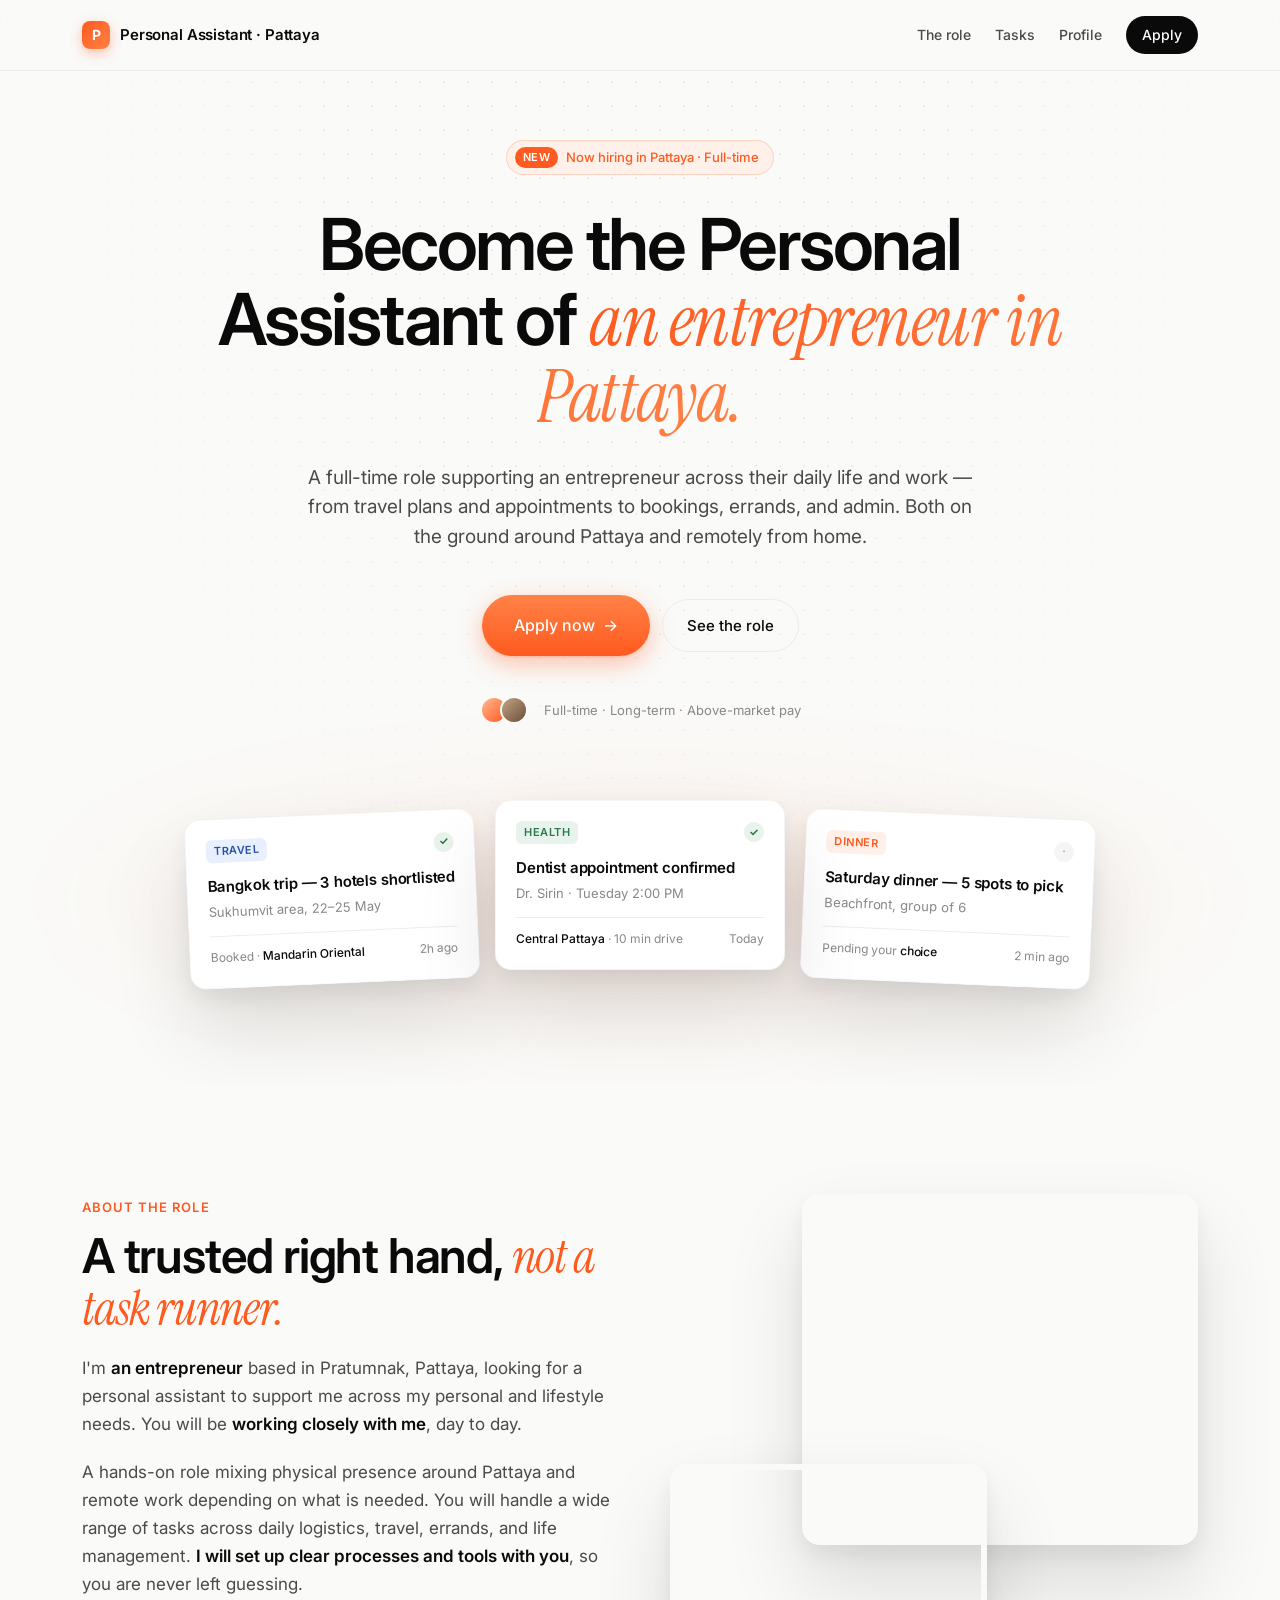
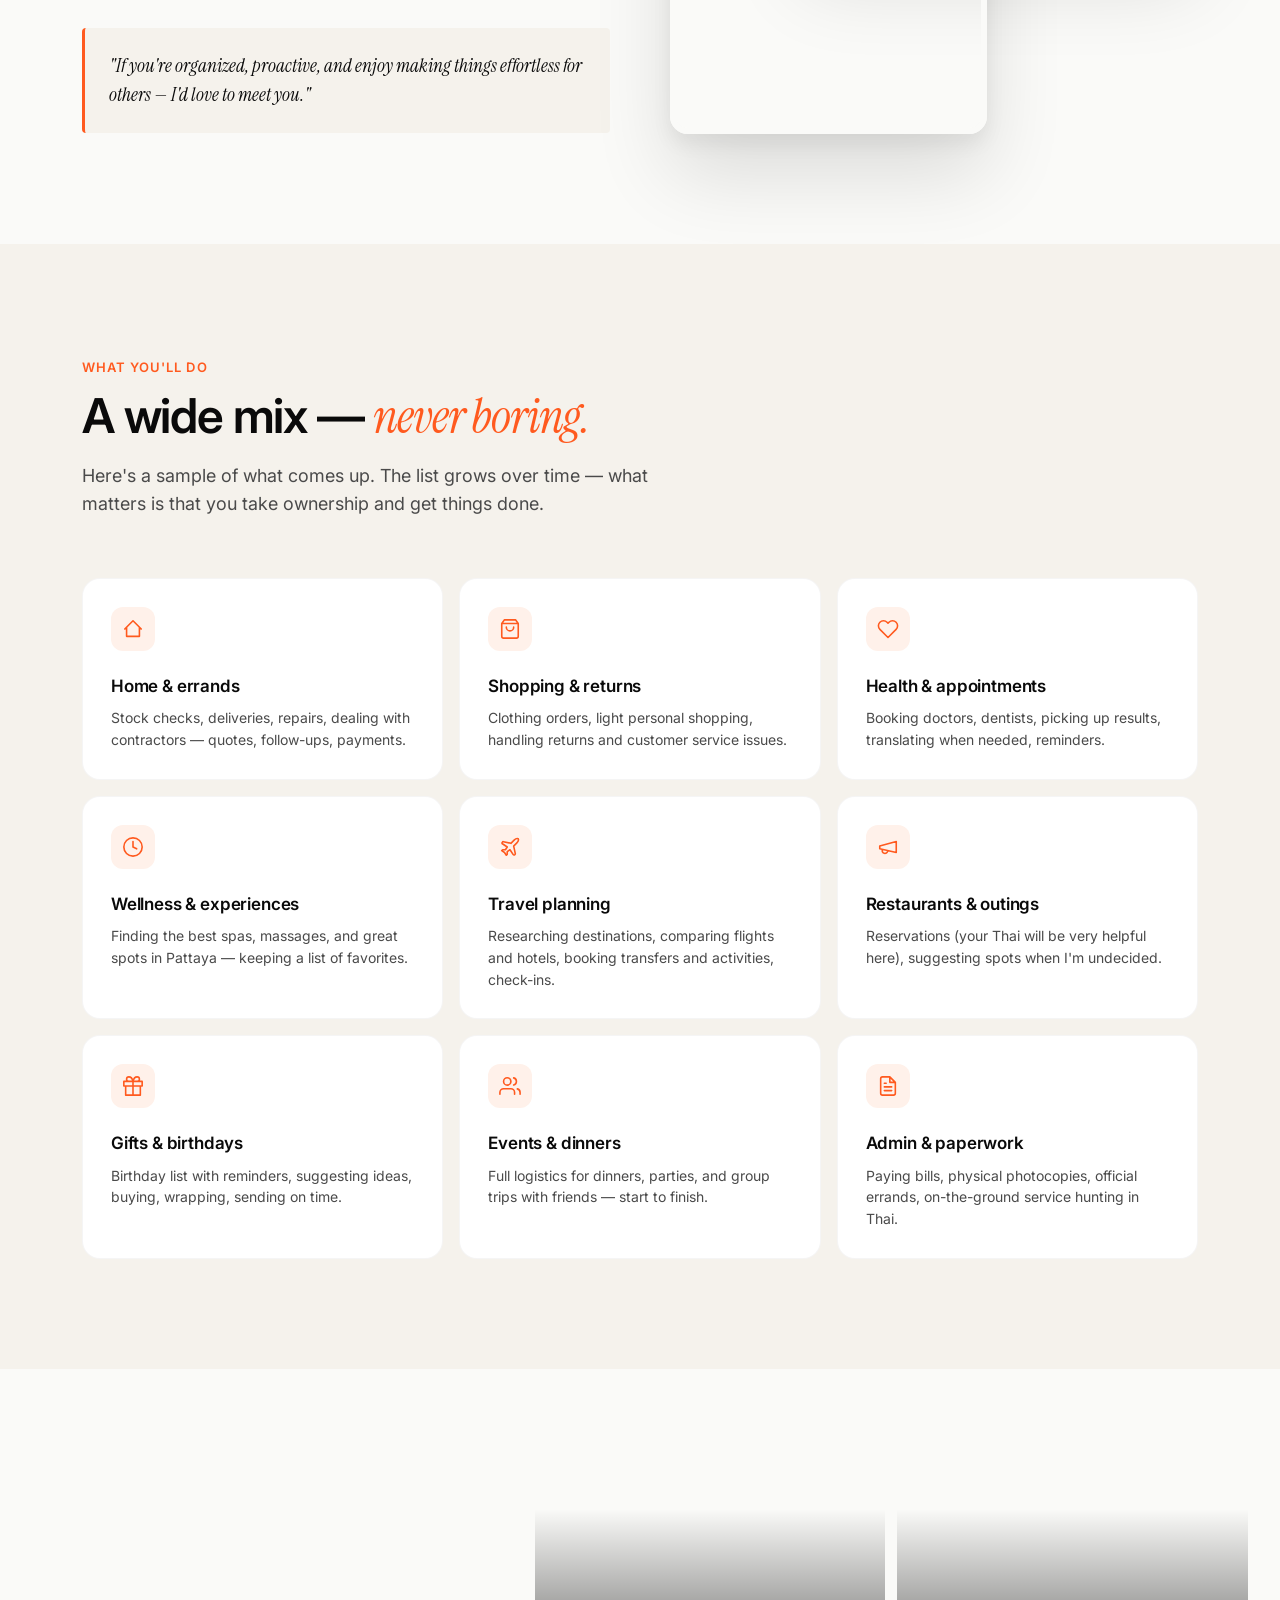
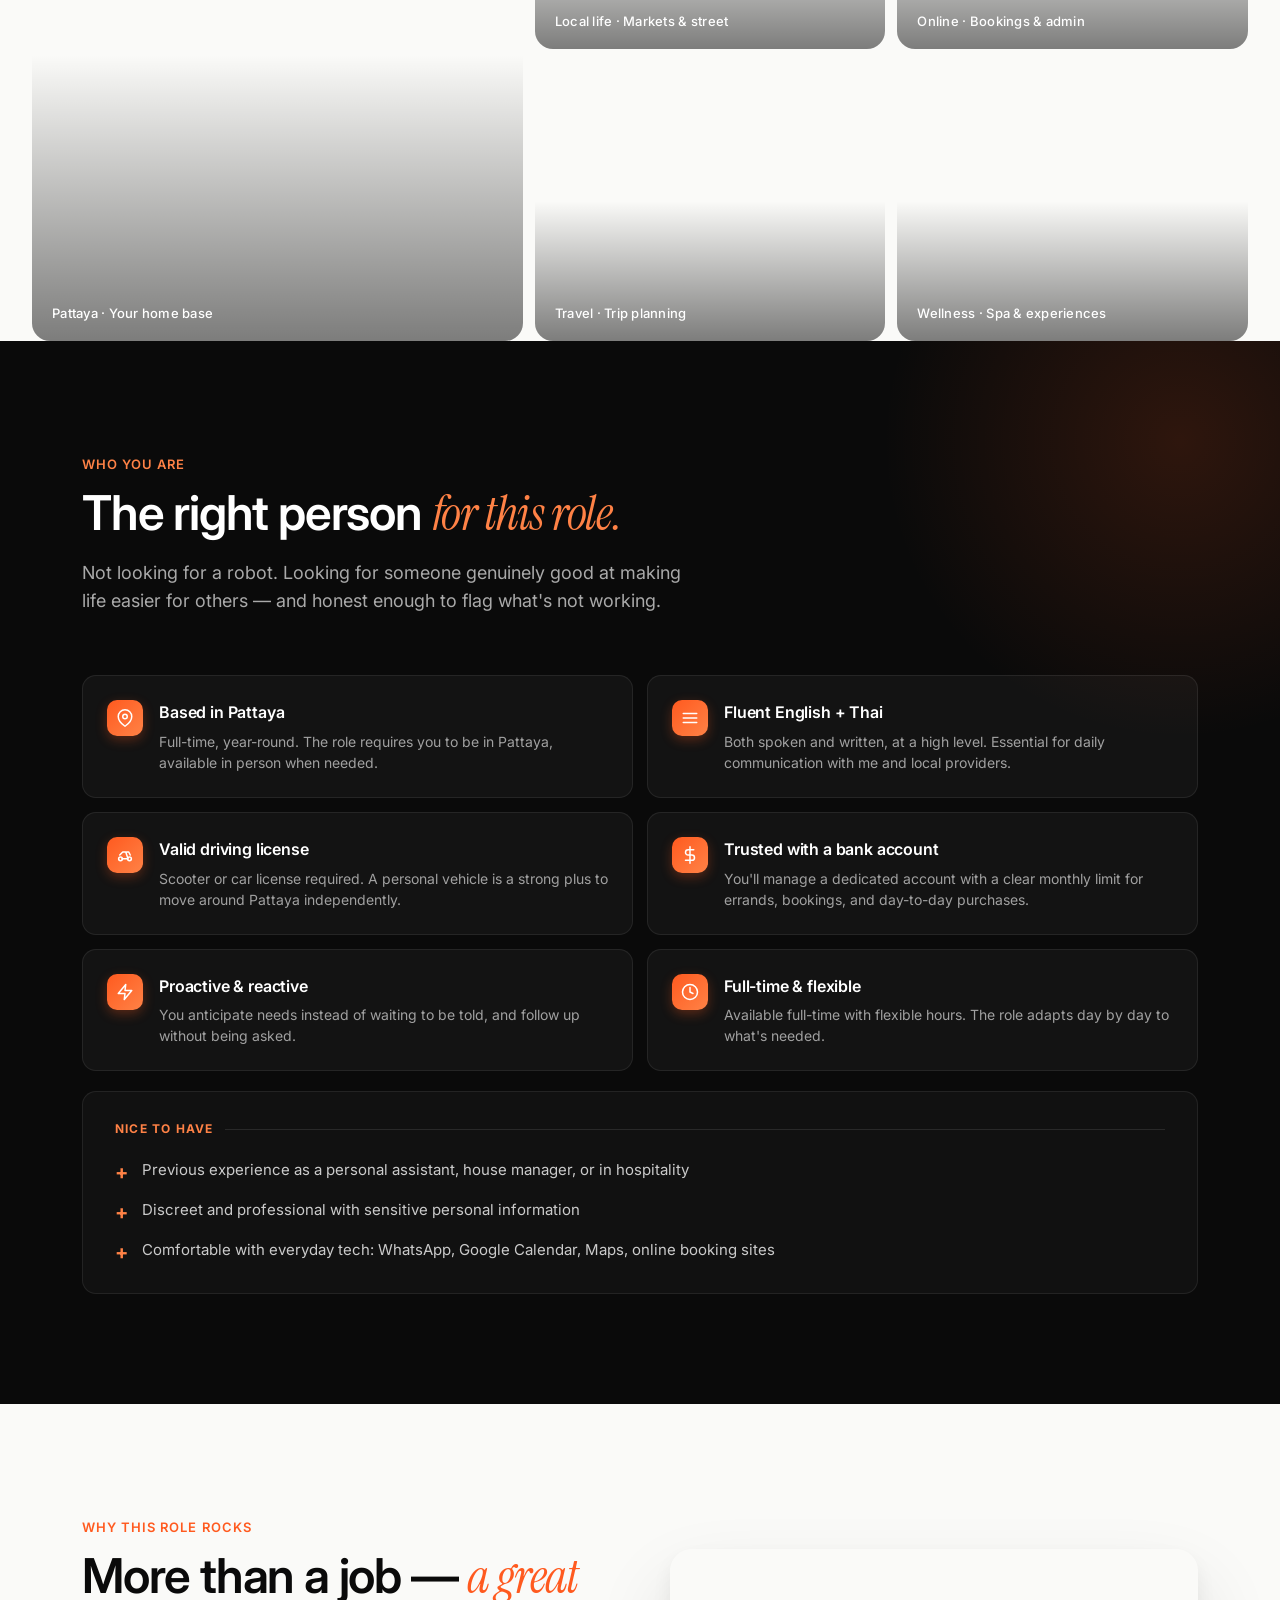
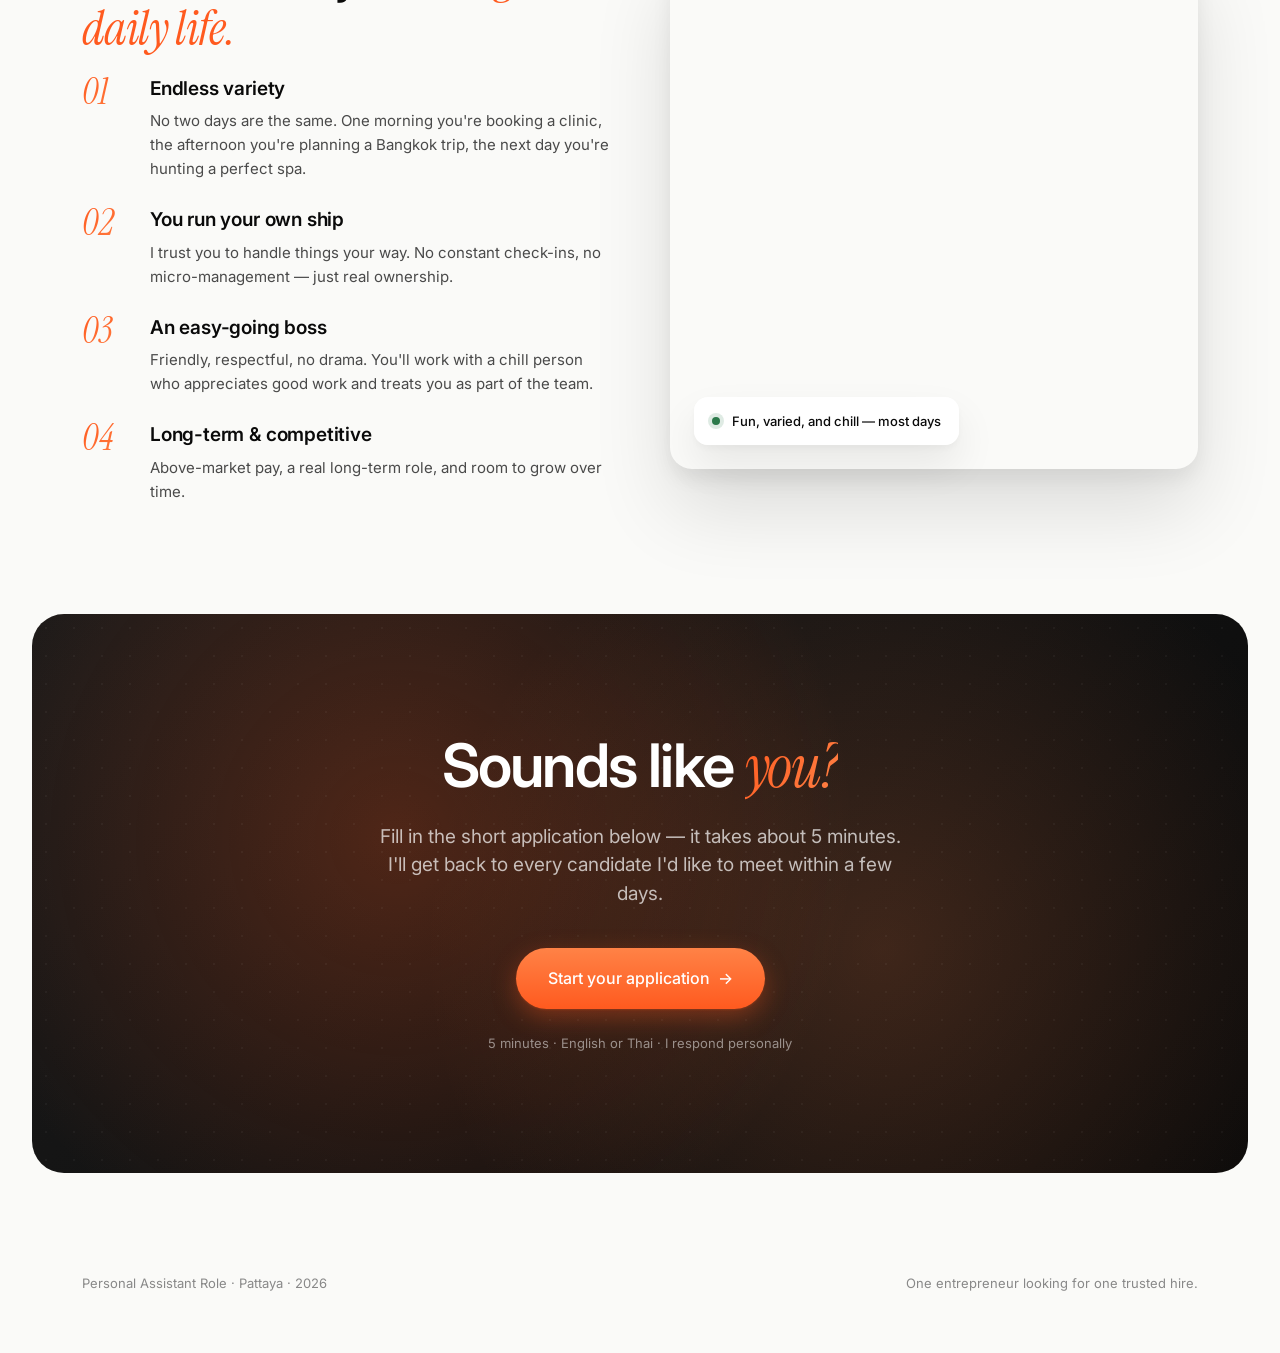
==== commit 7b8262f2: "Switch page to Personal Assistant Pattaya" ====
--- a/index.html
+++ b/index.html
@@ -3,7 +3,24 @@
 <head>
 <meta charset="UTF-8" />
 <meta name="viewport" content="width=device-width, initial-scale=1.0" />
-<title>Personal Assistant — Phuket</title>
+<title>Personal Assistant — Pattaya</title>
+<!-- Meta Pixel Code -->
+<script>
+!function(f,b,e,v,n,t,s)
+{if(f.fbq)return;n=f.fbq=function(){n.callMethod?
+n.callMethod.apply(n,arguments):n.queue.push(arguments)};
+if(!f._fbq)f._fbq=n;n.push=n;n.loaded=!0;n.version='2.0';
+n.queue=[];t=b.createElement(e);t.async=!0;
+t.src=v;s=b.getElementsByTagName(e)[0];
+s.parentNode.insertBefore(t,s)}(window, document,'script',
+'https://connect.facebook.net/en_US/fbevents.js');
+fbq('init', '1347473683378093');
+fbq('track', 'PageView');
+</script>
+<noscript><img height="1" width="1" style="display:none"
+src="https://www.facebook.com/tr?id=1347473683378093&ev=PageView&noscript=1"
+/></noscript>
+<!-- End Meta Pixel Code -->
 <link rel="preconnect" href="https://fonts.googleapis.com">
 <link rel="preconnect" href="https://fonts.gstatic.com" crossorigin>
 <link href="https://fonts.googleapis.com/css2?family=Inter:wght@400;500;600;700&family=Instrument+Serif:ital@0;1&display=swap" rel="stylesheet">
@@ -836,7 +853,7 @@
   <div class="container">
     <div class="logo">
       <div class="logo-dot">P</div>
-      <span>Personal Assistant · Phuket</span>
+      <span>Personal Assistant · Pattaya</span>
     </div>
     <div class="nav-right">
       <a href="#role" class="nav-link">The role</a>
@@ -854,12 +871,12 @@
     <div class="hero-inner">
       <div class="badge">
         <span class="badge-pill">New</span>
-        <span>Now hiring in Phuket · Full-time</span>
-      </div>
-      <h1>Become the Personal Assistant of <em>two entrepreneurs in Phuket.</em></h1>
-      <p class="lead">A full-time role supporting two entrepreneurs across their daily life and work — from travel plans and appointments to bookings, errands, and admin. Both on the ground around Phuket and remotely from home.</p>
+        <span>Now hiring in Pattaya · Full-time</span>
+      </div>
+      <h1>Become the Personal Assistant of <em>an entrepreneur in Pattaya.</em></h1>
+      <p class="lead">A full-time role supporting an entrepreneur across their daily life and work — from travel plans and appointments to bookings, errands, and admin. Both on the ground around Pattaya and remotely from home.</p>
       <div class="cta-row">
-        <a href="https://form.typeform.com/to/zRt4b5q8" target="_blank" class="btn btn-primary btn-large">
+        <a href="https://form.typeform.com/to/zRt4b5q8" class="btn btn-primary btn-large">
           Apply now
           <span class="arrow">→</span>
         </a>
@@ -896,7 +913,7 @@
         <div class="task-title">Dentist appointment confirmed</div>
         <div class="task-sub">Dr. Sirin · Tuesday 2:00 PM</div>
         <div class="task-foot">
-          <span><strong>Phuket Town</strong> · 15 min drive</span>
+          <span><strong>Central Pattaya</strong> · 10 min drive</span>
           <span>Today</span>
         </div>
       </div>
@@ -924,10 +941,10 @@
         <div class="section-tag">About the role</div>
         <h2 class="section-title">A trusted right hand, <em>not a task runner.</em></h2>
         <div class="about-text">
-          <p>We are <strong>two entrepreneurs</strong> based in Phuket, looking for a personal assistant to support us across our personal and lifestyle needs. The role is <strong>shared between our two households</strong>, so you will be working closely with both of us.</p>
-          <p>A hands-on role mixing physical presence around Phuket and remote work depending on what is needed. You will handle a wide range of tasks across daily logistics, travel, errands, and life management. <strong>We will set up clear processes and tools with you</strong>, so you are never left guessing.</p>
+          <p>I'm <strong>an entrepreneur</strong> based in Pratumnak, Pattaya, looking for a personal assistant to support me across my personal and lifestyle needs. You will be <strong>working closely with me</strong>, day to day.</p>
+          <p>A hands-on role mixing physical presence around Pattaya and remote work depending on what is needed. You will handle a wide range of tasks across daily logistics, travel, errands, and life management. <strong>I will set up clear processes and tools with you</strong>, so you are never left guessing.</p>
           <div class="about-quote">
-            "If you're organized, proactive, and enjoy making things effortless for others — we'd love to meet you."
+            "If you're organized, proactive, and enjoy making things effortless for others — I'd love to meet you."
           </div>
         </div>
       </div>
@@ -966,7 +983,7 @@
       <div class="task-card">
         <div class="icon-wrap"><svg viewBox="0 0 24 24" fill="none" stroke="currentColor"><circle cx="12" cy="12" r="10" stroke-linecap="round"/><path d="M12 6v6l4 2" stroke-linecap="round" stroke-linejoin="round"/></svg></div>
         <h3>Wellness & experiences</h3>
-        <p>Finding the best spas, massages, and great spots in Phuket — keeping a list of favorites.</p>
+        <p>Finding the best spas, massages, and great spots in Pattaya — keeping a list of favorites.</p>
       </div>
       <div class="task-card">
         <div class="icon-wrap"><svg viewBox="0 0 24 24" fill="none" stroke="currentColor"><path d="M17.8 19.2L16 11l3.5-3.5C21 6 21.5 4 21 3c-1-.5-3 0-4.5 1.5L13 8 4.8 6.2c-.5-.1-.9.1-1.1.5l-.3.5c-.2.5-.1 1 .3 1.3L9 12l-2 3H4l-1 1 3 2 2 3 1-1v-3l3-2 3.5 5.3c.3.4.8.5 1.3.3l.5-.2c.4-.3.6-.7.5-1.2z" stroke-linecap="round" stroke-linejoin="round"/></svg></div>
@@ -976,7 +993,7 @@
       <div class="task-card">
         <div class="icon-wrap"><svg viewBox="0 0 24 24" fill="none" stroke="currentColor"><path d="M3 11l18-5v12L3 14v-3zM11.6 16.8a3 3 0 11-5.8-1.6" stroke-linecap="round" stroke-linejoin="round"/></svg></div>
         <h3>Restaurants & outings</h3>
-        <p>Reservations (your Thai will be very helpful here), suggesting spots when we're undecided.</p>
+        <p>Reservations (your Thai will be very helpful here), suggesting spots when I'm undecided.</p>
       </div>
       <div class="task-card">
         <div class="icon-wrap"><svg viewBox="0 0 24 24" fill="none" stroke="currentColor"><path d="M20 12v10H4V12M2 7h20v5H2zM12 22V7M12 7H7.5a2.5 2.5 0 010-5C11 2 12 7 12 7zM12 7h4.5a2.5 2.5 0 000-5C13 2 12 7 12 7z" stroke-linecap="round" stroke-linejoin="round"/></svg></div>
@@ -1000,7 +1017,7 @@
 <section class="gallery-section">
   <div class="gallery">
     <div class="gallery-item gallery-1">
-      <span class="gallery-caption">Phuket · Your home base</span>
+      <span class="gallery-caption">Pattaya · Your home base</span>
     </div>
     <div class="gallery-item gallery-2">
       <span class="gallery-caption">Local life · Markets & street</span>
@@ -1029,22 +1046,22 @@
       <div class="req-card">
         <div class="req-icon"><svg viewBox="0 0 24 24" fill="none" stroke="currentColor"><path d="M21 10c0 7-9 13-9 13s-9-6-9-13a9 9 0 0118 0z" stroke-linecap="round" stroke-linejoin="round"/><circle cx="12" cy="10" r="3" stroke-linecap="round"/></svg></div>
         <div>
-          <h4>Based in Phuket</h4>
-          <p>Full-time, year-round. The role requires you to be on the island, available in person when needed.</p>
+          <h4>Based in Pattaya</h4>
+          <p>Full-time, year-round. The role requires you to be in Pattaya, available in person when needed.</p>
         </div>
       </div>
       <div class="req-card">
         <div class="req-icon"><svg viewBox="0 0 24 24" fill="none" stroke="currentColor"><path d="M3 12h18M3 6h18M3 18h18" stroke-linecap="round"/></svg></div>
         <div>
           <h4>Fluent English + Thai</h4>
-          <p>Both spoken and written, at a high level. Essential for daily communication with us and local providers.</p>
+          <p>Both spoken and written, at a high level. Essential for daily communication with me and local providers.</p>
         </div>
       </div>
       <div class="req-card">
         <div class="req-icon"><svg viewBox="0 0 24 24" fill="none" stroke="currentColor"><circle cx="6" cy="17" r="2.5" stroke-linecap="round"/><circle cx="18" cy="17" r="2.5" stroke-linecap="round"/><path d="M8 17h8M14 8h3l2 4M5 12l4-4h4l3 9" stroke-linecap="round" stroke-linejoin="round"/></svg></div>
         <div>
           <h4>Valid driving license</h4>
-          <p>Scooter or car license required. A personal vehicle is a strong plus to move around the island independently.</p>
+          <p>Scooter or car license required. A personal vehicle is a strong plus to move around Pattaya independently.</p>
         </div>
       </div>
       <div class="req-card">
@@ -1108,21 +1125,21 @@
             <div class="why-num">02</div>
             <div>
               <h4>You run your own ship</h4>
-              <p>We trust you to handle things your way. No constant check-ins, no micro-management — just real ownership.</p>
+              <p>I trust you to handle things your way. No constant check-ins, no micro-management — just real ownership.</p>
             </div>
           </div>
           <div class="why-item">
             <div class="why-num">03</div>
             <div>
-              <h4>Two easy-going founders</h4>
-              <p>We're friendly, respectful, no drama. You'll work with two chill people who appreciate good work and treat you as part of the team.</p>
+              <h4>An easy-going boss</h4>
+              <p>Friendly, respectful, no drama. You'll work with a chill person who appreciates good work and treats you as part of the team.</p>
             </div>
           </div>
           <div class="why-item">
             <div class="why-num">04</div>
             <div>
               <h4>Long-term & competitive</h4>
-              <p>Above-market pay, a real long-term role, and room to grow as we do.</p>
+              <p>Above-market pay, a real long-term role, and room to grow over time.</p>
             </div>
           </div>
         </div>
@@ -1141,19 +1158,19 @@
 <section class="final-cta" id="apply">
   <div class="final-cta-inner">
     <h2>Sounds like <em>you?</em></h2>
-    <p>Fill in the short application below — it takes about 5 minutes. We'll get back to every candidate we'd like to meet within a few days.</p>
-    <a href="https://form.typeform.com/to/zRt4b5q8" target="_blank" class="btn btn-primary btn-large" id="apply-button">
+    <p>Fill in the short application below — it takes about 5 minutes. I'll get back to every candidate I'd like to meet within a few days.</p>
+    <a href="https://form.typeform.com/to/zRt4b5q8" class="btn btn-primary btn-large" id="apply-button">
       Start your application
       <span class="arrow">→</span>
     </a>
-    <div class="cta-note">5 minutes · English or Thai · We respond personally</div>
+    <div class="cta-note">5 minutes · English or Thai · I respond personally</div>
   </div>
 </section>
 
 <footer>
   <div class="container">
-    <div>Personal Assistant Role · Phuket · 2026</div>
-    <div>Two founders looking for one trusted hire.</div>
+    <div>Personal Assistant Role · Pattaya · 2026</div>
+    <div>One entrepreneur looking for one trusted hire.</div>
   </div>
 </footer>
 
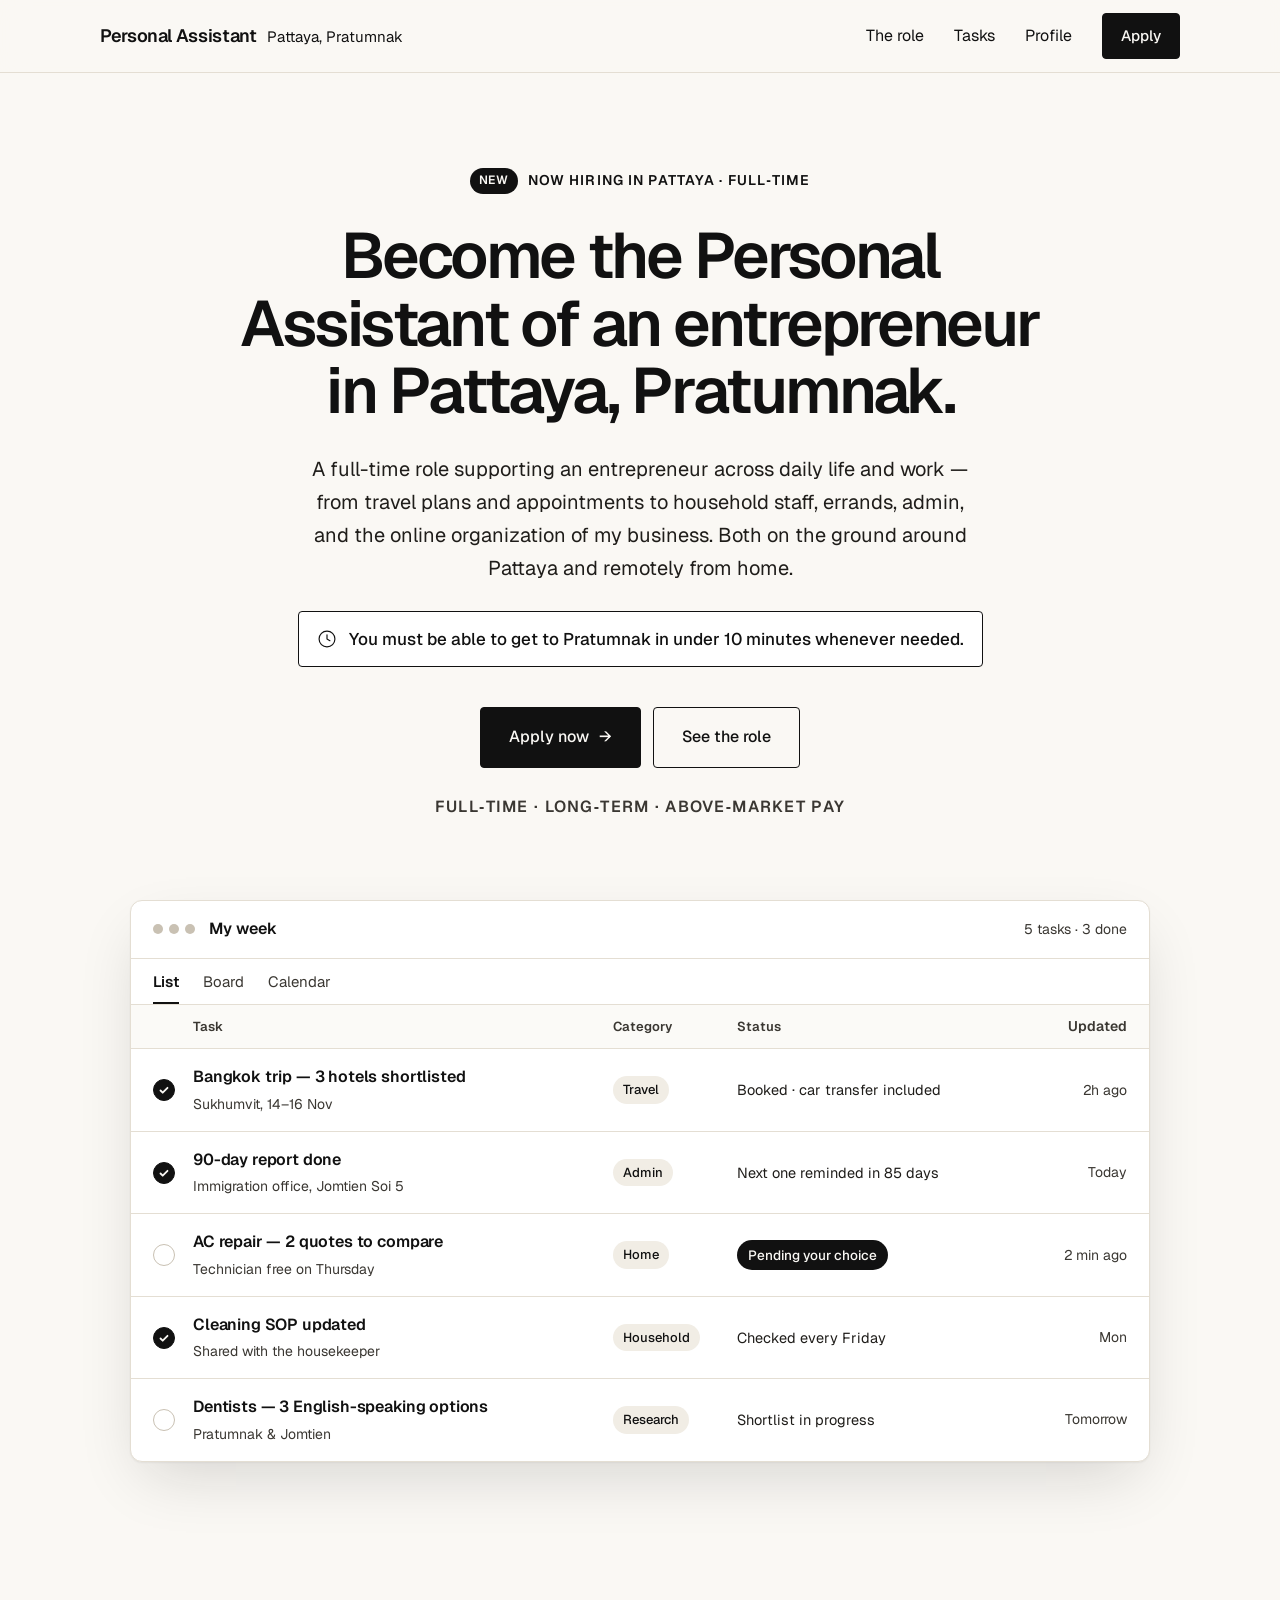
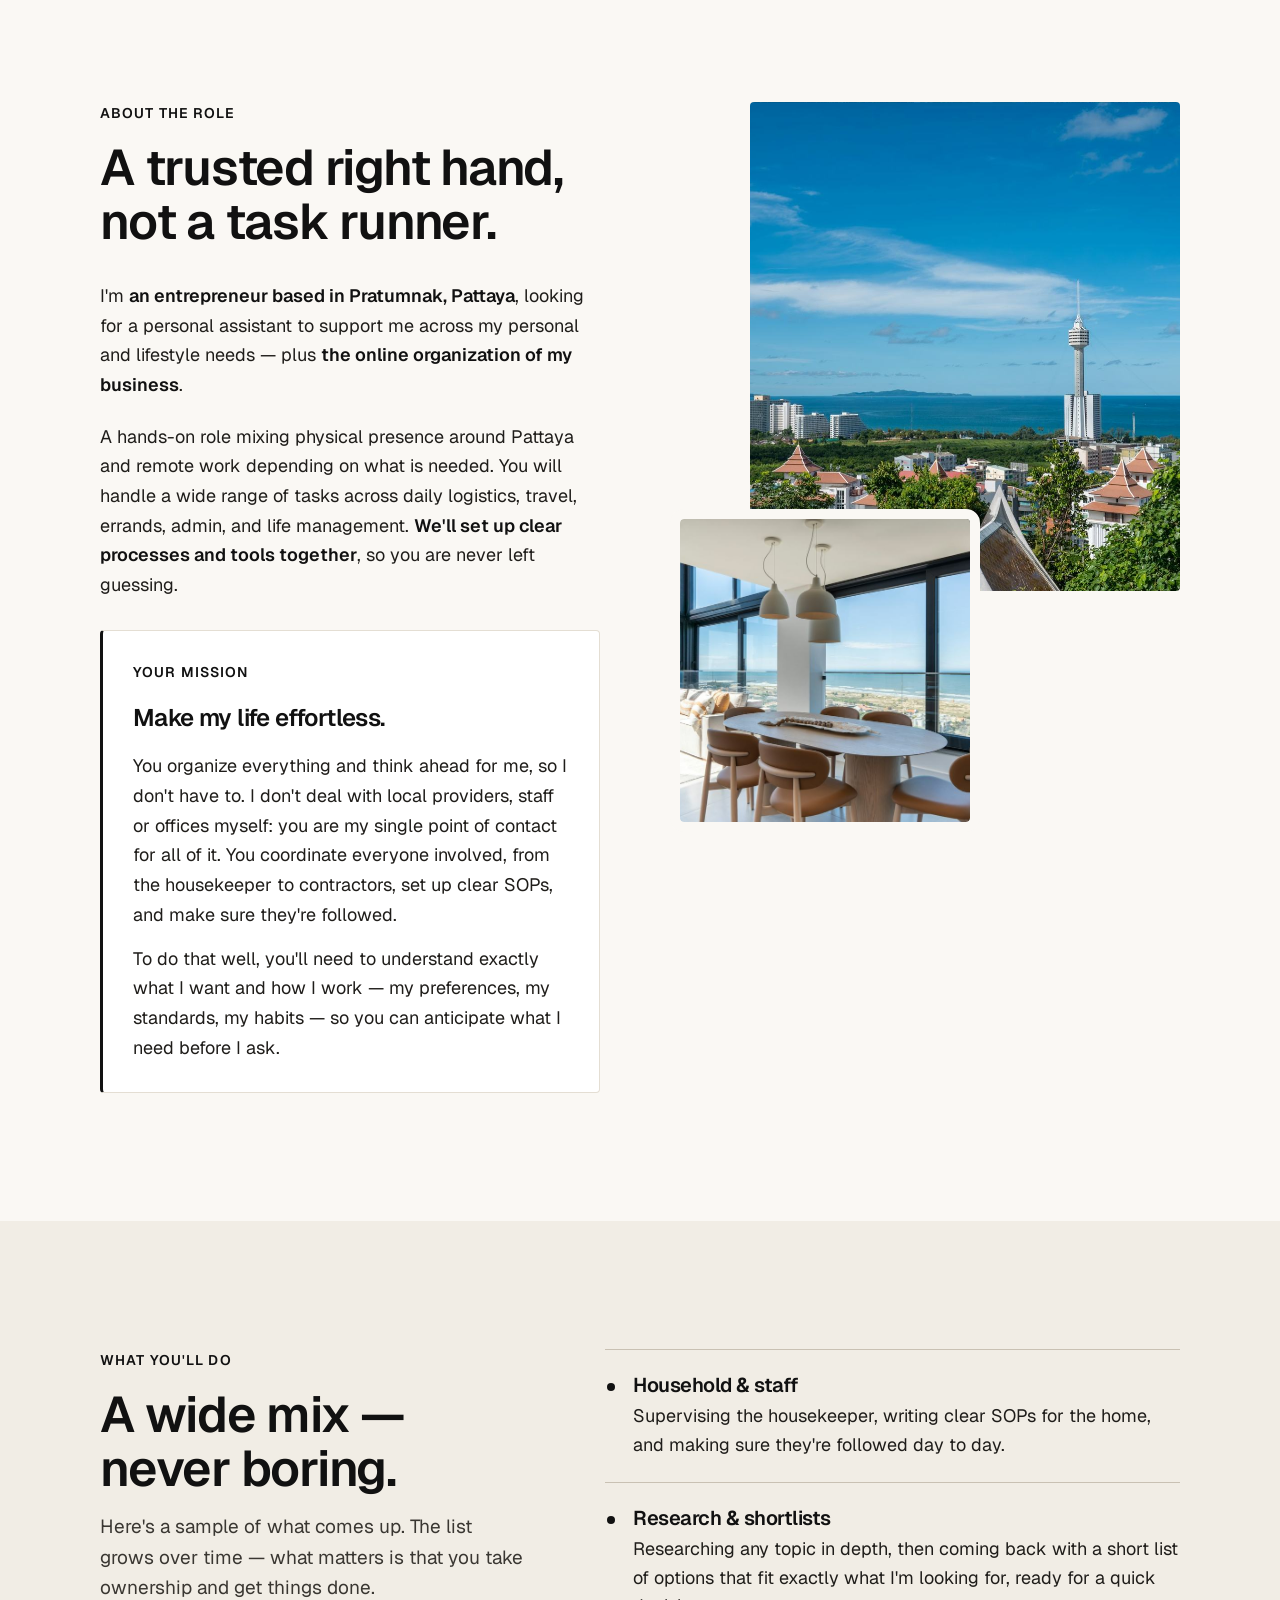
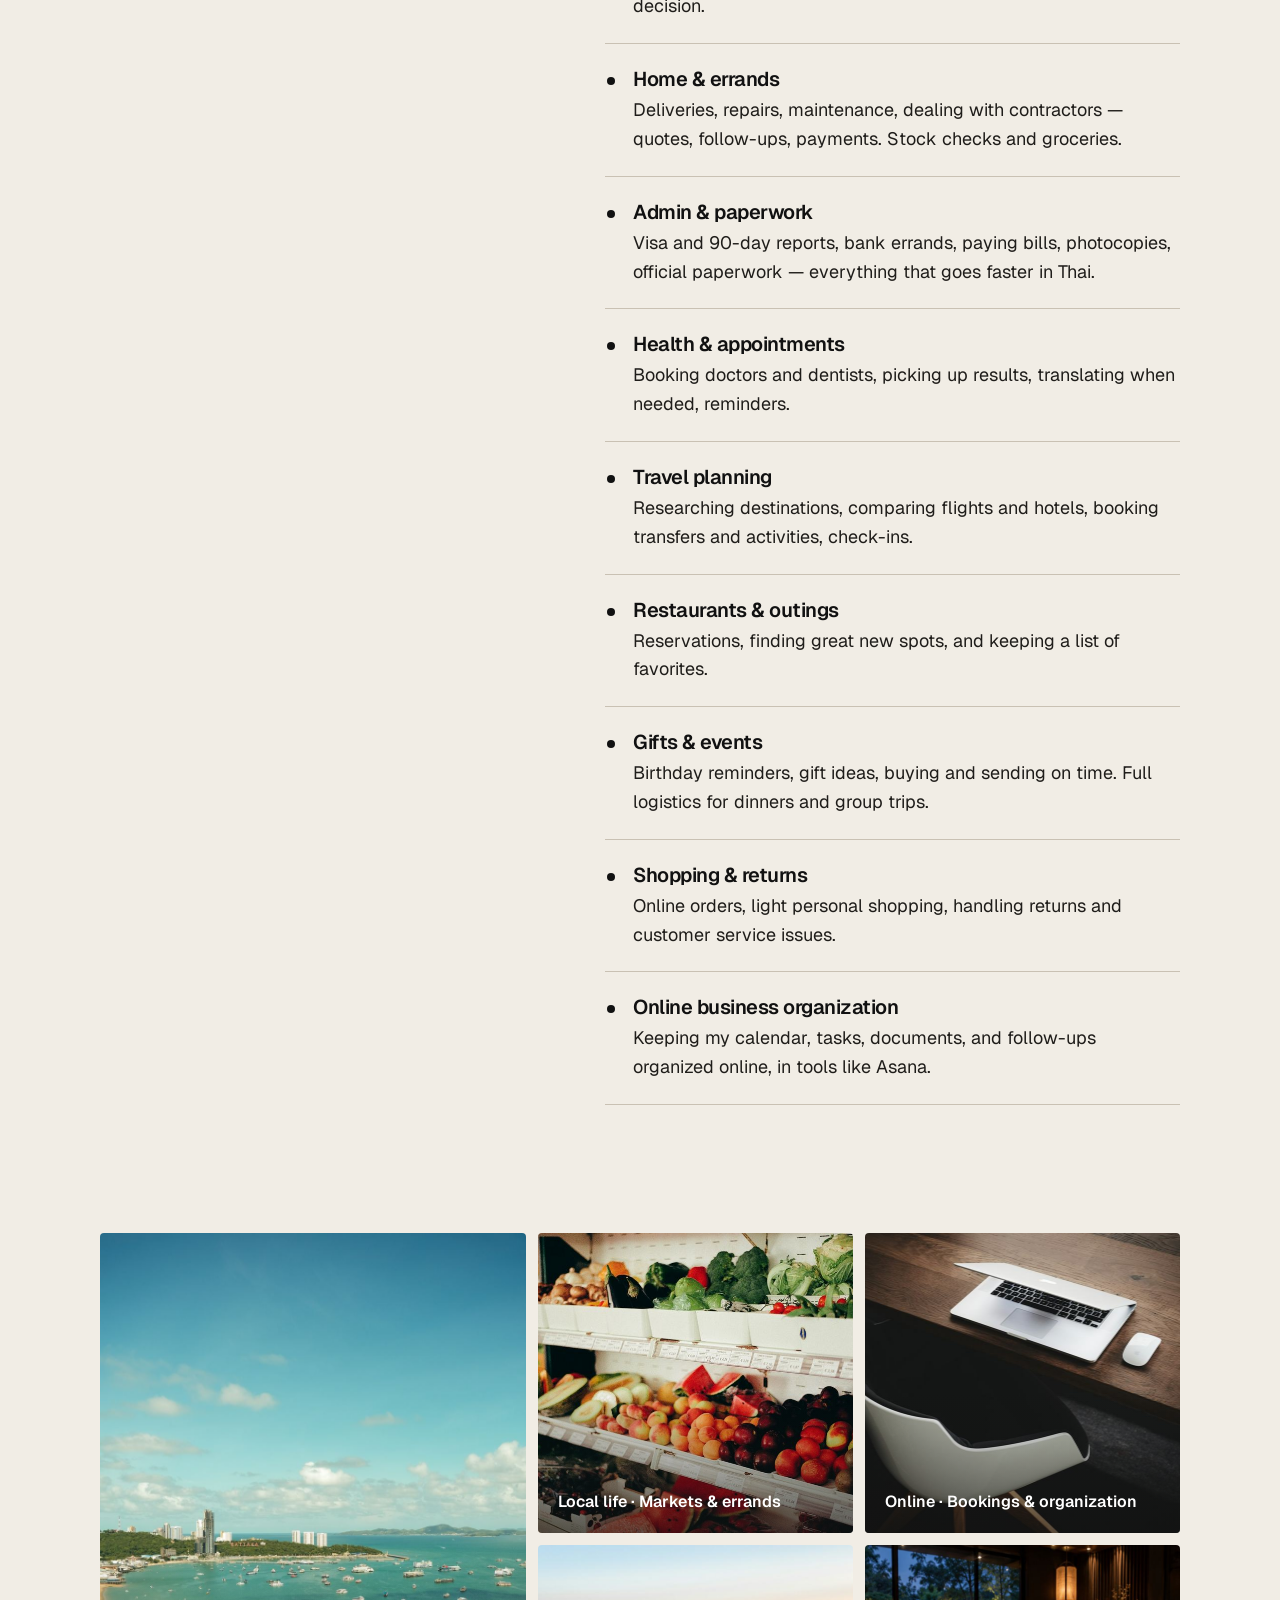
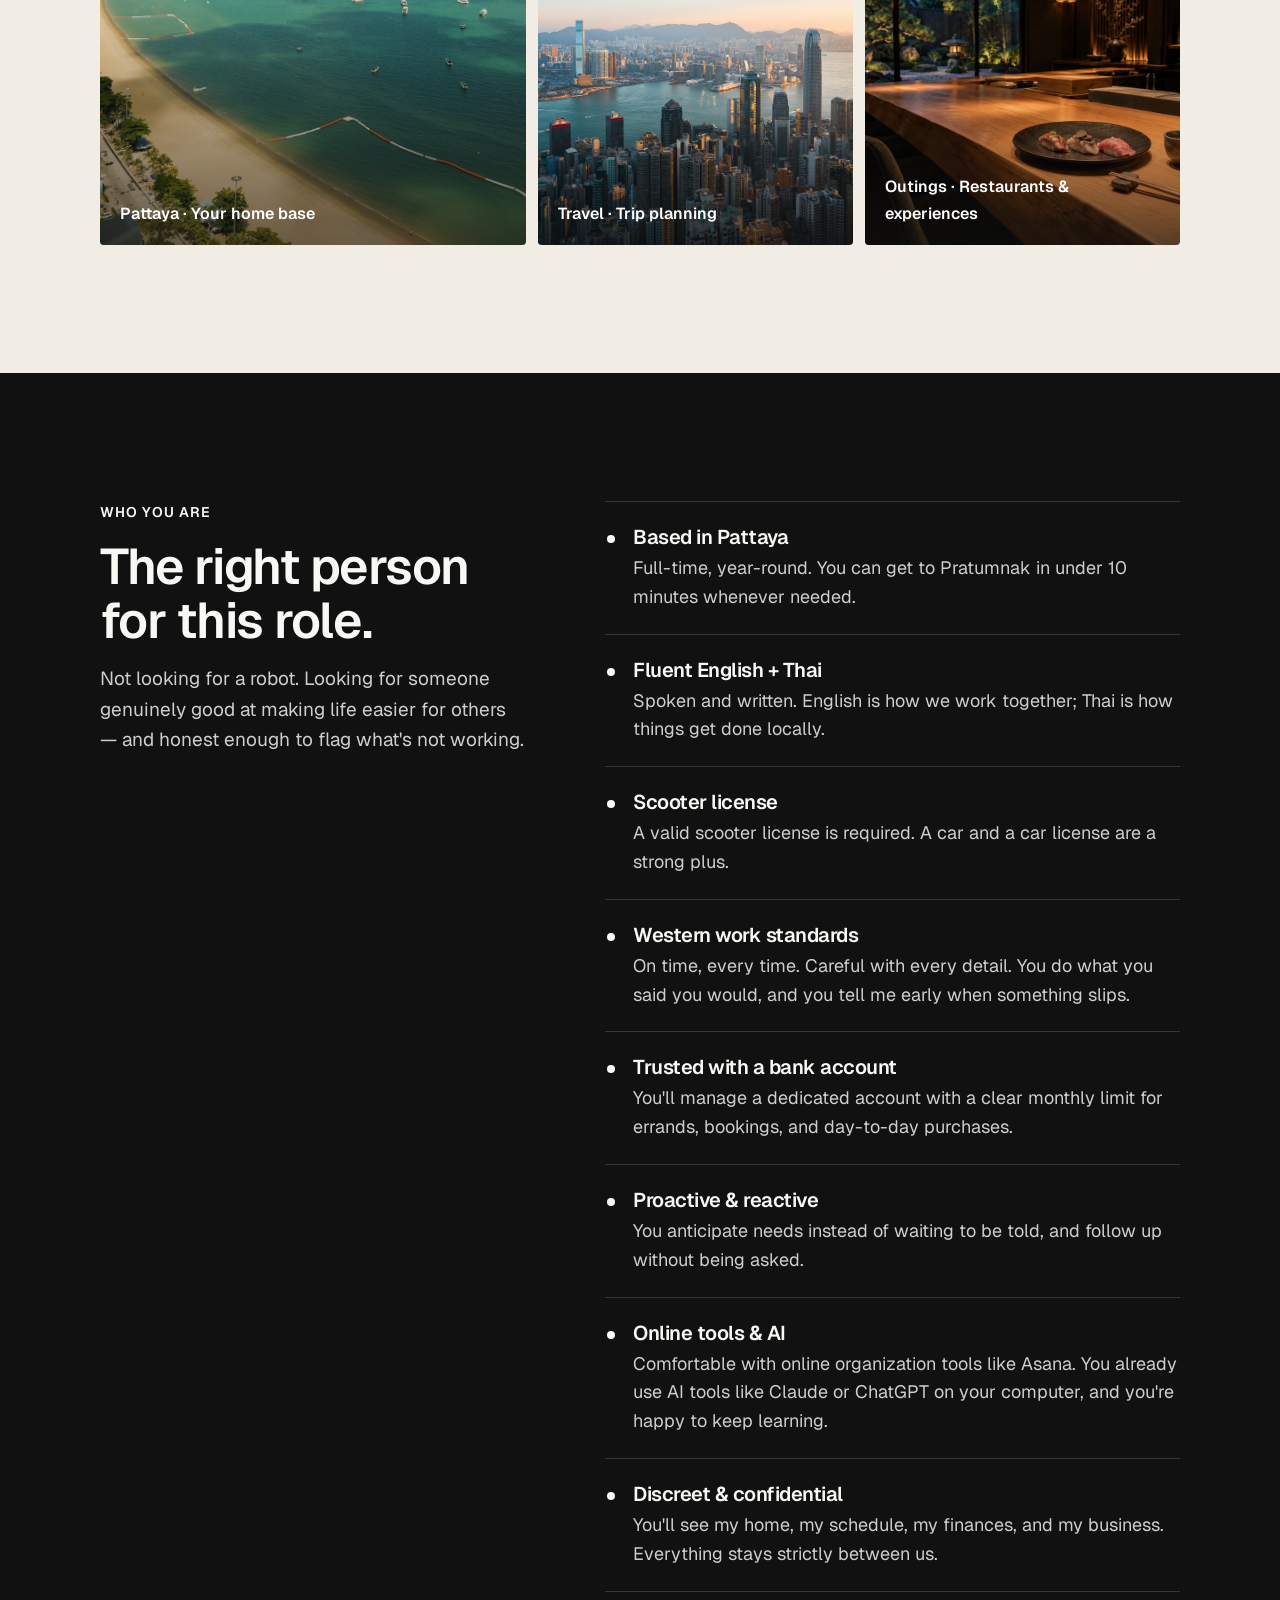
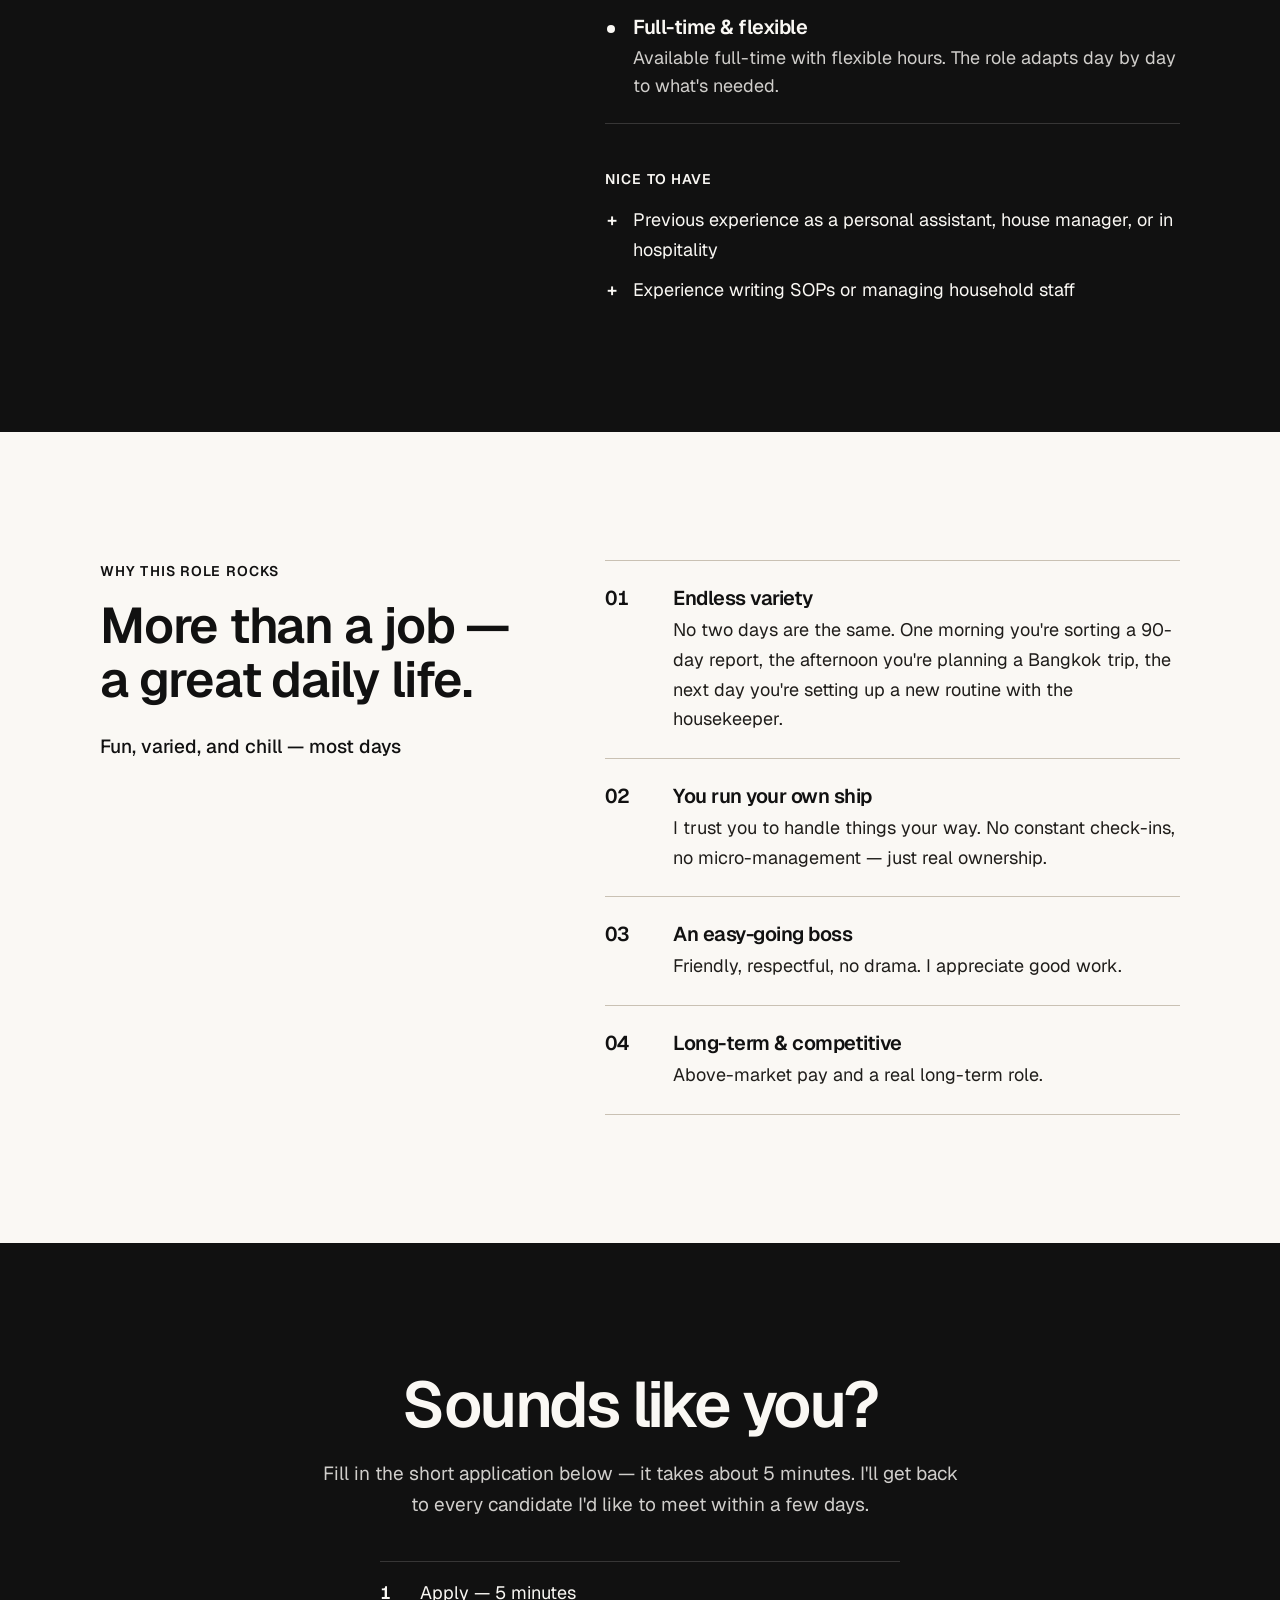
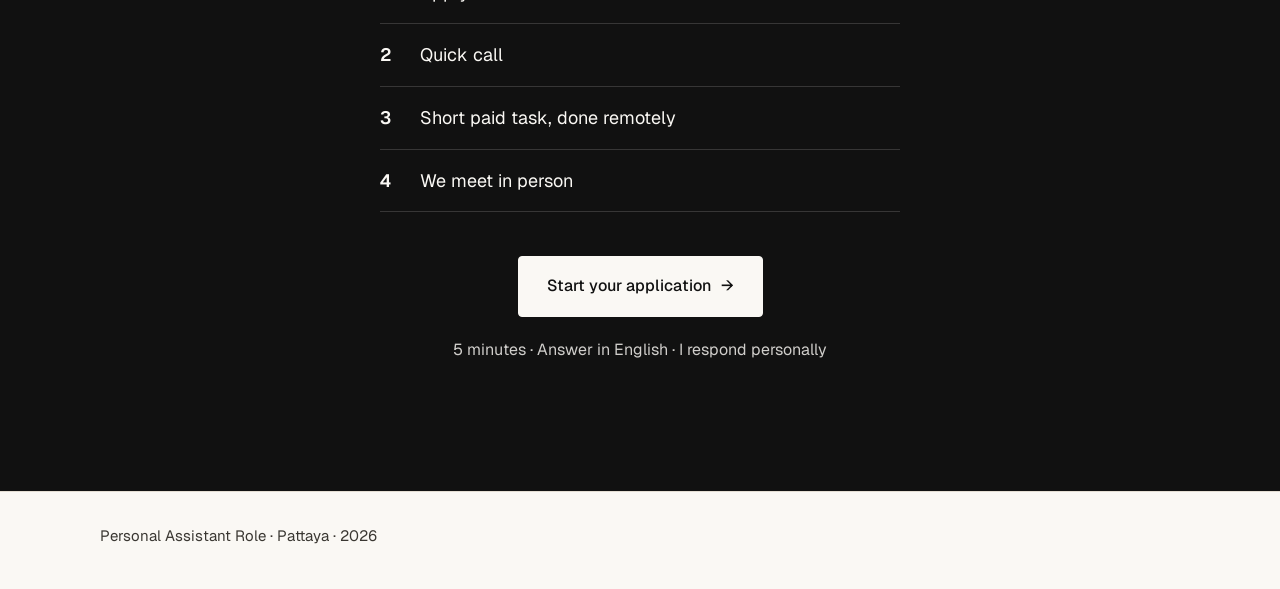
==== commit dd99015b: "New Pattaya design" ====
--- a/index.html
+++ b/index.html
@@ -3,931 +3,96 @@
 <head>
 <meta charset="UTF-8" />
 <meta name="viewport" content="width=device-width, initial-scale=1.0" />
-<title>Personal Assistant — Pattaya</title>
-<!-- Meta Pixel Code -->
-<script>
-!function(f,b,e,v,n,t,s)
-{if(f.fbq)return;n=f.fbq=function(){n.callMethod?
-n.callMethod.apply(n,arguments):n.queue.push(arguments)};
-if(!f._fbq)f._fbq=n;n.push=n;n.loaded=!0;n.version='2.0';
-n.queue=[];t=b.createElement(e);t.async=!0;
-t.src=v;s=b.getElementsByTagName(e)[0];
-s.parentNode.insertBefore(t,s)}(window, document,'script',
-'https://connect.facebook.net/en_US/fbevents.js');
-fbq('init', '1347473683378093');
-fbq('track', 'PageView');
-</script>
-<noscript><img height="1" width="1" style="display:none"
-src="https://www.facebook.com/tr?id=1347473683378093&ev=PageView&noscript=1"
-/></noscript>
-<!-- End Meta Pixel Code -->
+<title>Personal Assistant — Pattaya, Pratumnak</title>
+<meta name="description" content="Full-time personal assistant role in Pattaya, Pratumnak. Long-term, above-market pay. Apply in 5 minutes." />
+<meta property="og:type" content="website" />
+<meta property="og:title" content="Personal Assistant — Pattaya, Pratumnak" />
+<meta property="og:description" content="Full-time personal assistant role in Pattaya, Pratumnak. Long-term, above-market pay. Apply in 5 minutes." />
+<meta property="og:image" content="https://personalassistantephuket.vercel.app/assets/img/og.jpg" />
+<meta property="og:image:width" content="1200" />
+<meta property="og:image:height" content="630" />
+<meta name="twitter:card" content="summary_large_image" />
 <link rel="preconnect" href="https://fonts.googleapis.com">
 <link rel="preconnect" href="https://fonts.gstatic.com" crossorigin>
-<link href="https://fonts.googleapis.com/css2?family=Inter:wght@400;500;600;700&family=Instrument+Serif:ital@0;1&display=swap" rel="stylesheet">
-<style>
-  :root {
-    --bg: #fafaf8;
-    --bg-warm: #f5f2ec;
-    --ink: #0a0a0a;
-    --ink-2: #1a1a1a;
-    --ink-soft: #4a4a4a;
-    --muted: #888;
-    --line: #ececec;
-    --line-dark: #222;
-    --card: #ffffff;
-    --orange: #ff5a1f;
-    --orange-2: #ff8246;
-    --orange-soft: #fff1ea;
-    --shadow-sm: 0 1px 2px rgba(0,0,0,0.04), 0 4px 12px rgba(0,0,0,0.04);
-    --shadow-md: 0 4px 8px rgba(0,0,0,0.04), 0 20px 40px rgba(0,0,0,0.08);
-    --shadow-lg: 0 10px 20px rgba(0,0,0,0.06), 0 40px 80px rgba(0,0,0,0.12);
-    --shadow-orange: 0 8px 24px rgba(255, 90, 31, 0.35), 0 1px 2px rgba(255, 90, 31, 0.2);
-  }
-
-  * { box-sizing: border-box; margin: 0; padding: 0; }
-  html { scroll-behavior: smooth; }
-
-  body {
-    font-family: 'Inter', -apple-system, BlinkMacSystemFont, sans-serif;
-    background: var(--bg);
-    color: var(--ink);
-    line-height: 1.55;
-    -webkit-font-smoothing: antialiased;
-    overflow-x: hidden;
-  }
-
-  .container {
-    max-width: 1180px;
-    margin: 0 auto;
-    padding: 0 32px;
-  }
-
-  /* SUBTLE DOT PATTERN BG */
-  .dot-bg {
-    position: absolute;
-    inset: 0;
-    background-image: radial-gradient(rgba(0,0,0,0.06) 1px, transparent 1px);
-    background-size: 24px 24px;
-    mask-image: radial-gradient(ellipse at center top, black 30%, transparent 70%);
-    -webkit-mask-image: radial-gradient(ellipse at center top, black 30%, transparent 70%);
-    pointer-events: none;
-    z-index: 0;
-  }
-
-  /* NAV */
-  nav.top {
-    position: fixed;
-    top: 0;
-    left: 0;
-    right: 0;
-    z-index: 100;
-    padding: 16px 0;
-    background: rgba(250, 250, 248, 0.7);
-    backdrop-filter: saturate(180%) blur(16px);
-    -webkit-backdrop-filter: saturate(180%) blur(16px);
-    border-bottom: 1px solid rgba(0,0,0,0.06);
-  }
-  nav.top .container {
-    display: flex;
-    justify-content: space-between;
-    align-items: center;
-  }
-  .logo {
-    display: flex;
-    align-items: center;
-    gap: 10px;
-    font-weight: 600;
-    font-size: 15px;
-    letter-spacing: -0.01em;
-  }
-  .logo-dot {
-    width: 28px;
-    height: 28px;
-    border-radius: 8px;
-    background: linear-gradient(135deg, var(--orange) 0%, var(--orange-2) 100%);
-    display: flex;
-    align-items: center;
-    justify-content: center;
-    color: white;
-    font-weight: 700;
-    font-size: 14px;
-    box-shadow: 0 4px 12px rgba(255, 90, 31, 0.35);
-  }
-  .nav-right {
-    display: flex;
-    align-items: center;
-    gap: 24px;
-  }
-  .nav-link {
-    color: var(--ink-soft);
-    text-decoration: none;
-    font-size: 14px;
-    font-weight: 500;
-    transition: color 0.2s;
-  }
-  .nav-link:hover { color: var(--ink); }
-  .nav-cta {
-    background: var(--ink);
-    color: white;
-    padding: 8px 16px;
-    border-radius: 100px;
-    font-size: 14px;
-    font-weight: 500;
-    text-decoration: none;
-    transition: all 0.2s;
-  }
-  .nav-cta:hover { background: var(--orange); }
-
-  .nav-spacer { height: 70px; }
-
-  /* HERO */
-  .hero {
-    position: relative;
-    padding: 70px 0 100px;
-    overflow: hidden;
-    text-align: center;
-  }
-  .hero .container { position: relative; z-index: 1; }
-  .hero-inner {
-    max-width: 860px;
-    margin: 0 auto;
-  }
-  .badge {
-    display: inline-flex;
-    align-items: center;
-    gap: 8px;
-    padding: 6px 14px 6px 8px;
-    background: var(--orange-soft);
-    border: 1px solid rgba(255, 90, 31, 0.2);
-    border-radius: 100px;
-    font-size: 13px;
-    font-weight: 500;
-    color: var(--orange);
-    margin-bottom: 32px;
-  }
-  .badge-pill {
-    background: var(--orange);
-    color: white;
-    padding: 2px 8px;
-    border-radius: 100px;
-    font-size: 11px;
-    font-weight: 600;
-    letter-spacing: 0.02em;
-    text-transform: uppercase;
-  }
-  .hero h1 {
-    font-family: 'Inter', sans-serif;
-    font-size: clamp(40px, 5.6vw, 72px);
-    font-weight: 600;
-    line-height: 1.04;
-    letter-spacing: -0.035em;
-    margin-bottom: 28px;
-  }
-  .hero h1 em {
-    font-family: 'Instrument Serif', serif;
-    font-style: italic;
-    font-weight: 400;
-    background: linear-gradient(120deg, var(--orange) 0%, var(--orange-2) 100%);
-    -webkit-background-clip: text;
-    background-clip: text;
-    color: transparent;
-    letter-spacing: -0.02em;
-  }
-  .hero p.lead {
-    font-size: 19px;
-    color: var(--ink-soft);
-    margin: 0 auto 44px;
-    max-width: 680px;
-    line-height: 1.55;
-  }
-  .cta-row {
-    display: flex;
-    gap: 12px;
-    align-items: center;
-    flex-wrap: wrap;
-    justify-content: center;
-  }
-  .btn {
-    display: inline-flex;
-    align-items: center;
-    gap: 8px;
-    padding: 14px 24px;
-    border-radius: 100px;
-    text-decoration: none;
-    font-weight: 500;
-    font-size: 15px;
-    transition: all 0.25s cubic-bezier(.2,.8,.2,1);
-    border: none;
-    cursor: pointer;
-    white-space: nowrap;
-  }
-  .btn-primary {
-    background: linear-gradient(180deg, var(--orange-2) 0%, var(--orange) 100%);
-    color: white;
-    box-shadow: var(--shadow-orange);
-  }
-  .btn-primary:hover {
-    transform: translateY(-1px);
-    box-shadow: 0 12px 28px rgba(255, 90, 31, 0.45), 0 2px 4px rgba(255, 90, 31, 0.3);
-  }
-  .btn-primary:active { transform: translateY(0); }
-  .btn-ghost {
-    background: transparent;
-    color: var(--ink);
-    border: 1px solid var(--line);
-  }
-  .btn-ghost:hover {
-    background: var(--card);
-    border-color: rgba(0,0,0,0.15);
-  }
-  .btn .arrow { transition: transform 0.2s ease; }
-  .btn:hover .arrow { transform: translateX(3px); }
-
-  .hero-meta {
-    margin-top: 40px;
-    display: flex;
-    align-items: center;
-    gap: 16px;
-    font-size: 13px;
-    color: var(--muted);
-    justify-content: center;
-  }
-  .avatars { display: flex; }
-  .avatar {
-    width: 28px;
-    height: 28px;
-    border-radius: 50%;
-    border: 2px solid var(--bg);
-    background: linear-gradient(135deg, #ffd2b8 0%, #ff8246 100%);
-    margin-left: -8px;
-  }
-  .avatar:first-child { margin-left: 0; background: linear-gradient(135deg, #ffb993 0%, #ff5a1f 100%); }
-  .avatar:nth-child(2) { background: linear-gradient(135deg, #c4a484 0%, #6b4f3a 100%); }
-
-  /* HERO CARDS ROW — horizontal preview below text */
-  .hero-cards {
-    margin-top: 90px;
-    display: flex;
-    justify-content: center;
-    gap: 18px;
-    flex-wrap: wrap;
-    position: relative;
-    text-align: left;
-  }
-  .hero-cards::before {
-    content: "";
-    position: absolute;
-    inset: -50px -100px;
-    background: radial-gradient(ellipse at center, rgba(255, 90, 31, 0.14), transparent 65%);
-    filter: blur(50px);
-    z-index: 0;
-    pointer-events: none;
-  }
-  .task-mock {
-    position: relative;
-    z-index: 1;
-    background: white;
-    border-radius: 16px;
-    padding: 20px;
-    box-shadow: var(--shadow-lg);
-    border: 1px solid rgba(0,0,0,0.04);
-    width: 290px;
-    transition: transform 0.3s ease;
-  }
-  .task-mock.m1 { transform: rotate(-2.5deg); }
-  .task-mock.m2 { transform: translateY(-14px); z-index: 2; }
-  .task-mock.m3 { transform: rotate(2.5deg); }
-  .task-mock:hover { transform: translateY(-6px) rotate(0deg); }
-  .task-mock-head {
-    display: flex;
-    justify-content: space-between;
-    align-items: center;
-    margin-bottom: 12px;
-  }
-  .task-tag {
-    font-size: 11px;
-    font-weight: 600;
-    letter-spacing: 0.05em;
-    text-transform: uppercase;
-    padding: 3px 8px;
-    border-radius: 6px;
-  }
-  .tag-health { background: #e7f3ec; color: #2c7a4b; }
-  .tag-travel { background: #e8efff; color: #2851a3; }
-  .tag-food { background: var(--orange-soft); color: var(--orange); }
-  .task-check {
-    width: 20px;
-    height: 20px;
-    border-radius: 50%;
-    background: #e8f3ec;
-    color: #2c7a4b;
-    display: flex;
-    align-items: center;
-    justify-content: center;
-    font-size: 11px;
-    font-weight: 700;
-  }
-  .task-check.pending { background: #f5f5f5; color: #aaa; }
-  .task-title {
-    font-size: 15px;
-    font-weight: 600;
-    margin-bottom: 4px;
-    letter-spacing: -0.01em;
-  }
-  .task-sub {
-    font-size: 13px;
-    color: var(--muted);
-  }
-  .task-foot {
-    margin-top: 14px;
-    padding-top: 12px;
-    border-top: 1px solid var(--line);
-    display: flex;
-    justify-content: space-between;
-    align-items: center;
-    font-size: 12px;
-    color: var(--muted);
-  }
-  .task-foot strong { color: var(--ink); font-weight: 500; }
-
-  /* SECTIONS */
-  section.block { padding: 110px 0; position: relative; }
-  .section-tag {
-    display: inline-block;
-    font-size: 13px;
-    color: var(--orange);
-    font-weight: 600;
-    letter-spacing: 0.08em;
-    text-transform: uppercase;
-    margin-bottom: 14px;
-  }
-  .section-title {
-    font-family: 'Inter', sans-serif;
-    font-size: clamp(34px, 4vw, 48px);
-    font-weight: 600;
-    line-height: 1.05;
-    letter-spacing: -0.025em;
-    margin-bottom: 20px;
-    max-width: 720px;
-  }
-  .section-title em {
-    font-family: 'Instrument Serif', serif;
-    font-style: italic;
-    font-weight: 400;
-    color: var(--orange);
-  }
-  .section-intro {
-    font-size: 18px;
-    color: var(--ink-soft);
-    max-width: 600px;
-    line-height: 1.55;
-  }
-  .section-header { margin-bottom: 60px; }
-
-  /* ABOUT */
-  .about-grid {
-    display: grid;
-    grid-template-columns: 1fr 1fr;
-    gap: 60px;
-    align-items: center;
-  }
-  .about-text p {
-    font-size: 17px;
-    color: var(--ink-soft);
-    margin-bottom: 20px;
-    line-height: 1.65;
-  }
-  .about-text strong { color: var(--ink); font-weight: 600; }
-  .about-quote {
-    margin-top: 30px;
-    padding: 24px;
-    background: var(--bg-warm);
-    border-left: 3px solid var(--orange);
-    border-radius: 4px;
-    font-family: 'Instrument Serif', serif;
-    font-style: italic;
-    font-size: 19px;
-    line-height: 1.5;
-    color: var(--ink);
-  }
-  .about-image-wrap {
-    position: relative;
-    height: 540px;
-  }
-  .about-img {
-    position: absolute;
-    border-radius: 18px;
-    overflow: hidden;
-    box-shadow: var(--shadow-lg);
-    background-size: cover;
-    background-position: center;
-  }
-  .about-img-1 {
-    top: 0;
-    right: 0;
-    width: 75%;
-    height: 65%;
-    background-image: url('https://images.unsplash.com/photo-1589394815804-964ed0be2eb5?auto=format&fit=crop&w=900&q=80');
-  }
-  .about-img-2 {
-    bottom: 0;
-    left: 0;
-    width: 60%;
-    height: 50%;
-    background-image: url('https://images.unsplash.com/photo-1552465011-b4e21bf6e79a?auto=format&fit=crop&w=700&q=80');
-    border: 6px solid var(--bg);
-  }
-
-  /* TASKS */
-  .tasks-section { background: var(--bg-warm); position: relative; }
-  .tasks-grid {
-    display: grid;
-    grid-template-columns: repeat(3, 1fr);
-    gap: 16px;
-  }
-  .task-card {
-    background: white;
-    padding: 28px;
-    border-radius: 18px;
-    border: 1px solid rgba(0,0,0,0.04);
-    transition: all 0.3s cubic-bezier(.2,.8,.2,1);
-    position: relative;
-    overflow: hidden;
-  }
-  .task-card::before {
-    content: "";
-    position: absolute;
-    top: 0;
-    left: 0;
-    right: 0;
-    height: 2px;
-    background: linear-gradient(90deg, var(--orange), var(--orange-2));
-    opacity: 0;
-    transition: opacity 0.3s;
-  }
-  .task-card:hover {
-    transform: translateY(-4px);
-    box-shadow: var(--shadow-md);
-    border-color: rgba(255, 90, 31, 0.15);
-  }
-  .task-card:hover::before { opacity: 1; }
-  .task-card:hover .icon-wrap {
-    background: linear-gradient(135deg, var(--orange) 0%, var(--orange-2) 100%);
-    color: white;
-  }
-  .icon-wrap {
-    width: 44px;
-    height: 44px;
-    border-radius: 12px;
-    background: var(--orange-soft);
-    color: var(--orange);
-    display: flex;
-    align-items: center;
-    justify-content: center;
-    margin-bottom: 22px;
-    transition: all 0.3s;
-  }
-  .icon-wrap svg { width: 22px; height: 22px; stroke-width: 1.75; }
-  .task-card h3 {
-    font-size: 17px;
-    font-weight: 600;
-    letter-spacing: -0.01em;
-    margin-bottom: 8px;
-  }
-  .task-card p {
-    font-size: 14px;
-    color: var(--ink-soft);
-    line-height: 1.55;
-  }
-
-  /* LIFESTYLE GALLERY */
-  .gallery-section {
-    padding: 0;
-    background: var(--bg);
-  }
-  .gallery {
-    display: grid;
-    grid-template-columns: 1.4fr 1fr 1fr;
-    grid-template-rows: 280px 280px;
-    gap: 12px;
-    padding: 0 32px;
-    max-width: 1320px;
-    margin: 0 auto;
-  }
-  .gallery-item {
-    border-radius: 18px;
-    overflow: hidden;
-    background-size: cover;
-    background-position: center;
-    position: relative;
-    transition: transform 0.4s ease;
-  }
-  .gallery-item:hover { transform: scale(0.98); }
-  .gallery-item::after {
-    content: "";
-    position: absolute;
-    inset: 0;
-    background: linear-gradient(to top, rgba(0,0,0,0.5), transparent 50%);
-  }
-  .gallery-caption {
-    position: absolute;
-    bottom: 18px;
-    left: 20px;
-    z-index: 1;
-    color: white;
-    font-size: 13px;
-    font-weight: 500;
-    letter-spacing: 0.02em;
-  }
-  .gallery-1 {
-    grid-row: 1 / 3;
-    background-image: url('https://images.unsplash.com/photo-1537956965359-7573183d1f57?auto=format&fit=crop&w=900&q=80');
-  }
-  .gallery-2 {
-    background-image: url('https://images.unsplash.com/photo-1528127269322-539801943592?auto=format&fit=crop&w=800&q=80');
-  }
-  .gallery-3 {
-    background-image: url('https://images.unsplash.com/photo-1517336714731-489689fd1ca8?auto=format&fit=crop&w=800&q=80');
-  }
-  .gallery-4 {
-    background-image: url('https://images.unsplash.com/photo-1436491865332-7a61a109cc05?auto=format&fit=crop&w=800&q=80');
-  }
-  .gallery-5 {
-    background-image: url('https://images.unsplash.com/photo-1540541338287-41700207dee6?auto=format&fit=crop&w=800&q=80');
-  }
-
-  /* PROFILE — DARK */
-  .profile {
-    background: var(--ink);
-    color: white;
-    position: relative;
-    overflow: hidden;
-  }
-  .profile::before {
-    content: "";
-    position: absolute;
-    top: -200px;
-    right: -200px;
-    width: 600px;
-    height: 600px;
-    background: radial-gradient(circle, rgba(255, 90, 31, 0.15), transparent 70%);
-    pointer-events: none;
-  }
-  .profile .container { position: relative; z-index: 1; }
-  .profile .section-tag { color: var(--orange-2); }
-  .profile .section-title { color: white; }
-  .profile .section-title em { color: var(--orange-2); }
-  .profile .section-intro { color: rgba(255,255,255,0.65); }
-
-  .req-grid {
-    display: grid;
-    grid-template-columns: repeat(2, 1fr);
-    gap: 14px;
-  }
-  .req-card {
-    background: rgba(255,255,255,0.04);
-    border: 1px solid rgba(255,255,255,0.08);
-    padding: 24px;
-    border-radius: 14px;
-    display: flex;
-    gap: 16px;
-    align-items: flex-start;
-    transition: all 0.3s;
-  }
-  .req-card:hover {
-    background: rgba(255,255,255,0.06);
-    border-color: rgba(255, 90, 31, 0.3);
-  }
-  .req-icon {
-    width: 36px;
-    height: 36px;
-    border-radius: 10px;
-    background: linear-gradient(135deg, var(--orange) 0%, var(--orange-2) 100%);
-    display: flex;
-    align-items: center;
-    justify-content: center;
-    flex-shrink: 0;
-    color: white;
-    box-shadow: 0 4px 12px rgba(255, 90, 31, 0.3);
-  }
-  .req-icon svg { width: 18px; height: 18px; stroke-width: 2; }
-  .req-card h4 {
-    font-size: 16px;
-    font-weight: 600;
-    color: white;
-    margin-bottom: 6px;
-    letter-spacing: -0.01em;
-  }
-  .req-card p {
-    font-size: 14px;
-    color: rgba(255,255,255,0.6);
-    line-height: 1.5;
-  }
-  .nice-section {
-    margin-top: 20px;
-    background: rgba(255,255,255,0.03);
-    border: 1px solid rgba(255,255,255,0.08);
-    padding: 28px 32px;
-    border-radius: 14px;
-  }
-  .nice-label {
-    font-size: 12px;
-    font-weight: 700;
-    letter-spacing: 0.1em;
-    text-transform: uppercase;
-    color: var(--orange-2);
-    margin-bottom: 20px;
-    display: flex;
-    align-items: center;
-    gap: 12px;
-  }
-  .nice-label::after {
-    content: "";
-    flex: 1;
-    height: 1px;
-    background: rgba(255,255,255,0.1);
-  }
-  .nice-items { display: grid; gap: 14px; }
-  .nice-item {
-    display: flex;
-    gap: 14px;
-    align-items: flex-start;
-    font-size: 15px;
-    color: rgba(255,255,255,0.78);
-    line-height: 1.5;
-  }
-  .nice-plus {
-    color: var(--orange-2);
-    font-weight: 700;
-    font-size: 20px;
-    line-height: 1.3;
-    flex-shrink: 0;
-  }
-
-  /* WHY IT'S GREAT */
-  .why-grid {
-    display: grid;
-    grid-template-columns: 1fr 1fr;
-    gap: 60px;
-    align-items: center;
-  }
-  .why-image-wrap {
-    position: relative;
-    height: 520px;
-  }
-  .why-img-main {
-    position: absolute;
-    inset: 0;
-    border-radius: 22px;
-    background-image: url('https://images.unsplash.com/photo-1556761175-5973dc0f32e7?auto=format&fit=crop&w=900&q=80');
-    background-size: cover;
-    background-position: center;
-    box-shadow: var(--shadow-lg);
-  }
-  .why-img-badge {
-    position: absolute;
-    bottom: 24px;
-    left: 24px;
-    background: rgba(255,255,255,0.95);
-    backdrop-filter: blur(10px);
-    padding: 14px 18px;
-    border-radius: 14px;
-    box-shadow: var(--shadow-md);
-    display: flex;
-    align-items: center;
-    gap: 12px;
-  }
-  .why-img-badge .dot {
-    width: 8px;
-    height: 8px;
-    border-radius: 50%;
-    background: #2c7a4b;
-    box-shadow: 0 0 0 4px rgba(44, 122, 75, 0.15);
-  }
-  .why-img-badge span {
-    font-size: 13px;
-    font-weight: 500;
-  }
-  .why-list { display: grid; gap: 24px; }
-  .why-item {
-    display: flex;
-    gap: 18px;
-    align-items: flex-start;
-  }
-  .why-num {
-    font-family: 'Instrument Serif', serif;
-    font-style: italic;
-    font-size: 36px;
-    font-weight: 400;
-    background: linear-gradient(135deg, var(--orange) 0%, var(--orange-2) 100%);
-    -webkit-background-clip: text;
-    background-clip: text;
-    color: transparent;
-    line-height: 1;
-    flex-shrink: 0;
-    min-width: 50px;
-  }
-  .why-item h4 {
-    font-size: 19px;
-    font-weight: 600;
-    letter-spacing: -0.01em;
-    margin-bottom: 6px;
-  }
-  .why-item p {
-    font-size: 15px;
-    color: var(--ink-soft);
-    line-height: 1.6;
-  }
-
-  /* FINAL CTA */
-  .final-cta {
-    position: relative;
-    padding: 120px 32px;
-    margin: 0 32px;
-    border-radius: 32px;
-    background: linear-gradient(135deg, #1a1a1a 0%, #0a0a0a 100%);
-    overflow: hidden;
-    margin-bottom: 60px;
-    text-align: center;
-  }
-  .final-cta::before {
-    content: "";
-    position: absolute;
-    inset: 0;
-    background: radial-gradient(circle at 30% 40%, rgba(255, 90, 31, 0.25), transparent 50%),
-                radial-gradient(circle at 70% 60%, rgba(255, 130, 70, 0.2), transparent 50%);
-  }
-  .final-cta::after {
-    content: "";
-    position: absolute;
-    inset: 0;
-    background-image: radial-gradient(rgba(255,255,255,0.04) 1px, transparent 1px);
-    background-size: 28px 28px;
-  }
-  .final-cta-inner {
-    position: relative;
-    z-index: 1;
-    max-width: 700px;
-    margin: 0 auto;
-  }
-  .final-cta h2 {
-    font-family: 'Inter', sans-serif;
-    color: white;
-    font-size: clamp(40px, 5.5vw, 60px);
-    font-weight: 600;
-    letter-spacing: -0.03em;
-    line-height: 1.05;
-    margin-bottom: 24px;
-  }
-  .final-cta h2 em {
-    font-family: 'Instrument Serif', serif;
-    font-style: italic;
-    font-weight: 400;
-    background: linear-gradient(120deg, var(--orange) 0%, var(--orange-2) 100%);
-    -webkit-background-clip: text;
-    background-clip: text;
-    color: transparent;
-  }
-  .final-cta p {
-    font-size: 19px;
-    color: rgba(255,255,255,0.7);
-    margin-bottom: 40px;
-    max-width: 540px;
-    margin-left: auto;
-    margin-right: auto;
-    line-height: 1.5;
-  }
-  .btn-large {
-    padding: 18px 32px;
-    font-size: 16px;
-  }
-  .final-cta .cta-note {
-    margin-top: 24px;
-    font-size: 13px;
-    color: rgba(255,255,255,0.5);
-  }
-
-  /* FOOTER */
-  footer {
-    padding: 40px 0 60px;
-    text-align: center;
-    font-size: 13px;
-    color: var(--muted);
-  }
-  footer .container {
-    display: flex;
-    justify-content: space-between;
-    align-items: center;
-  }
-
-  /* RESPONSIVE */
-  @media (max-width: 960px) {
-    .hero-cards { margin-top: 60px; gap: 14px; }
-    .task-mock { width: 100%; max-width: 320px; }
-    .task-mock.m1, .task-mock.m2, .task-mock.m3 { transform: none; }
-    .about-grid { grid-template-columns: 1fr; gap: 50px; }
-    .about-image-wrap { height: 420px; max-width: 500px; margin: 0 auto; width: 100%; }
-    .tasks-grid { grid-template-columns: 1fr 1fr; }
-    .gallery { grid-template-columns: 1fr 1fr; grid-template-rows: 240px 240px 240px; }
-    .gallery-1 { grid-row: 1 / 2; grid-column: 1 / 3; }
-    .req-grid { grid-template-columns: 1fr; }
-    .why-grid { grid-template-columns: 1fr; gap: 50px; }
-    .why-image-wrap { height: 380px; }
-    section.block { padding: 80px 0; }
-    .hero { padding: 60px 0 80px; }
-  }
-  @media (max-width: 600px) {
-    .container { padding: 0 24px; }
-    .tasks-grid { grid-template-columns: 1fr; }
-    .gallery { padding: 0 16px; }
-    .nav-right .nav-link { display: none; }
-    .final-cta { margin: 0 16px; padding: 80px 24px; border-radius: 24px; }
-    footer .container { flex-direction: column; gap: 12px; }
-    .bonus-card { flex-direction: column; align-items: flex-start; }
-  }
-</style>
+<link href="https://fonts.googleapis.com/css2?family=Geist:wght@400;500;600&display=swap" rel="stylesheet">
+<link rel="stylesheet" href="assets/site.css" />
+<script src="assets/pixel.js"></script>
 </head>
 <body>
 
 <nav class="top">
   <div class="container">
-    <div class="logo">
-      <div class="logo-dot">P</div>
-      <span>Personal Assistant · Pattaya</span>
-    </div>
+    <a class="brand" href="#">
+      <span class="brand-name">Personal Assistant</span>
+      <span class="brand-place">Pattaya, Pratumnak</span>
+    </a>
     <div class="nav-right">
       <a href="#role" class="nav-link">The role</a>
       <a href="#tasks" class="nav-link">Tasks</a>
       <a href="#profile" class="nav-link">Profile</a>
-      <a href="#apply" class="nav-cta">Apply</a>
+      <a href="#apply" class="btn btn-primary">Apply</a>
     </div>
   </div>
 </nav>
 <div class="nav-spacer"></div>
 
 <section class="hero">
-  <div class="dot-bg"></div>
   <div class="container">
     <div class="hero-inner">
-      <div class="badge">
-        <span class="badge-pill">New</span>
-        <span>Now hiring in Pattaya · Full-time</span>
-      </div>
-      <h1>Become the Personal Assistant of <em>an entrepreneur in Pattaya.</em></h1>
-      <p class="lead">A full-time role supporting an entrepreneur across their daily life and work — from travel plans and appointments to bookings, errands, and admin. Both on the ground around Pattaya and remotely from home.</p>
+      <div class="hero-eyebrow label"><span class="pill">New</span><span>Now hiring in Pattaya · Full&#8209;time</span></div>
+      <h1>Become the Personal Assistant of an entrepreneur in Pattaya, Pratumnak.</h1>
+      <p class="lead">A full-time role supporting an entrepreneur across daily life and work — from travel plans and appointments to household staff, errands, admin, and the online organization of my business. Both on the ground around Pattaya and remotely from home.</p>
+      <p class="lead-key"><svg viewBox="0 0 24 24" fill="none" stroke="currentColor" stroke-width="1.4" aria-hidden="true"><circle cx="12" cy="12" r="9.5"/><path d="M12 7v5l3.5 2" stroke-linecap="round" stroke-linejoin="round"/></svg>You must be able to get to Pratumnak in under 10 minutes whenever needed.</p>
       <div class="cta-row">
-        <a href="https://form.typeform.com/to/zRt4b5q8" class="btn btn-primary btn-large">
-          Apply now
-          <span class="arrow">→</span>
-        </a>
+        <a href="https://form.typeform.com/to/zRt4b5q8" class="btn btn-primary">Apply now <span class="arrow">→</span></a>
         <a href="#role" class="btn btn-ghost">See the role</a>
       </div>
-      <div class="hero-meta">
-        <div class="avatars">
-          <div class="avatar"></div>
-          <div class="avatar"></div>
-        </div>
-        <span>Full-time · Long-term · Above-market pay</span>
-      </div>
-    </div>
-
-    <div class="hero-cards">
-      <div class="task-mock m1">
-        <div class="task-mock-head">
-          <span class="task-tag tag-travel">Travel</span>
-          <div class="task-check">✓</div>
-        </div>
-        <div class="task-title">Bangkok trip — 3 hotels shortlisted</div>
-        <div class="task-sub">Sukhumvit area, 22–25 May</div>
-        <div class="task-foot">
-          <span>Booked · <strong>Mandarin Oriental</strong></span>
-          <span>2h ago</span>
-        </div>
-      </div>
-
-      <div class="task-mock m2">
-        <div class="task-mock-head">
-          <span class="task-tag tag-health">Health</span>
-          <div class="task-check">✓</div>
-        </div>
-        <div class="task-title">Dentist appointment confirmed</div>
-        <div class="task-sub">Dr. Sirin · Tuesday 2:00 PM</div>
-        <div class="task-foot">
-          <span><strong>Central Pattaya</strong> · 10 min drive</span>
-          <span>Today</span>
-        </div>
-      </div>
-
-      <div class="task-mock m3">
-        <div class="task-mock-head">
-          <span class="task-tag tag-food">Dinner</span>
-          <div class="task-check pending">·</div>
-        </div>
-        <div class="task-title">Saturday dinner — 5 spots to pick</div>
-        <div class="task-sub">Beachfront, group of 6</div>
-        <div class="task-foot">
-          <span>Pending your <strong>choice</strong></span>
-          <span>2 min ago</span>
+      <div class="hero-meta label">Full&#8209;time · Long&#8209;term · Above&#8209;market pay</div>
+    </div>
+
+    <div class="app" aria-label="Example of a week of tasks">
+      <div class="app-bar">
+        <div class="app-dots" aria-hidden="true"><span></span><span></span><span></span></div>
+        <div class="app-title">My week</div>
+        <div class="app-count">5 tasks · 3 done</div>
+      </div>
+      <div class="app-tabs" aria-hidden="true"><span class="on">List</span><span>Board</span><span>Calendar</span></div>
+      <div class="app-list">
+        <div class="app-row app-head" aria-hidden="true"><span></span><span>Task</span><span>Category</span><span>Status</span><span class="app-when">Updated</span></div>
+        <div class="app-row is-done">
+          <span class="app-check done"><svg viewBox="0 0 12 12" fill="none" stroke="currentColor" stroke-width="1.8" aria-hidden="true"><path d="M2.5 6.5l2.2 2.2L9.5 3.8" stroke-linecap="round" stroke-linejoin="round"/></svg></span>
+          <div class="app-task"><b>Bangkok trip — 3 hotels shortlisted</b><small>Sukhumvit, 14–16 Nov</small></div>
+          <span class="tag">Travel</span>
+          <span class="app-status">Booked · car transfer included</span>
+          <span class="app-when">2h ago</span>
+        </div>
+        <div class="app-row is-done">
+          <span class="app-check done"><svg viewBox="0 0 12 12" fill="none" stroke="currentColor" stroke-width="1.8" aria-hidden="true"><path d="M2.5 6.5l2.2 2.2L9.5 3.8" stroke-linecap="round" stroke-linejoin="round"/></svg></span>
+          <div class="app-task"><b>90-day report done</b><small>Immigration office, Jomtien Soi 5</small></div>
+          <span class="tag">Admin</span>
+          <span class="app-status">Next one reminded in 85 days</span>
+          <span class="app-when">Today</span>
+        </div>
+        <div class="app-row">
+          <span class="app-check"></span>
+          <div class="app-task"><b>AC repair — 2 quotes to compare</b><small>Technician free on Thursday</small></div>
+          <span class="tag">Home</span>
+          <span class="app-status wait">Pending your choice</span>
+          <span class="app-when">2 min ago</span>
+        </div>
+        <div class="app-row is-done">
+          <span class="app-check done"><svg viewBox="0 0 12 12" fill="none" stroke="currentColor" stroke-width="1.8" aria-hidden="true"><path d="M2.5 6.5l2.2 2.2L9.5 3.8" stroke-linecap="round" stroke-linejoin="round"/></svg></span>
+          <div class="app-task"><b>Cleaning SOP updated</b><small>Shared with the housekeeper</small></div>
+          <span class="tag">Household</span>
+          <span class="app-status">Checked every Friday</span>
+          <span class="app-when">Mon</span>
+        </div>
+        <div class="app-row">
+          <span class="app-check"></span>
+          <div class="app-task"><b>Dentists — 3 English-speaking options</b><small>Pratumnak &amp; Jomtien</small></div>
+          <span class="tag">Research</span>
+          <span class="app-status">Shortlist in progress</span>
+          <span class="app-when">Tomorrow</span>
         </div>
       </div>
     </div>
@@ -938,239 +103,125 @@
   <div class="container">
     <div class="about-grid">
       <div>
-        <div class="section-tag">About the role</div>
-        <h2 class="section-title">A trusted right hand, <em>not a task runner.</em></h2>
+        <div class="section-header">
+          <div class="label">About the role</div>
+          <h2 class="section-title">A trusted right hand, not a task runner.</h2>
+        </div>
         <div class="about-text">
-          <p>I'm <strong>an entrepreneur</strong> based in Pratumnak, Pattaya, looking for a personal assistant to support me across my personal and lifestyle needs. You will be <strong>working closely with me</strong>, day to day.</p>
-          <p>A hands-on role mixing physical presence around Pattaya and remote work depending on what is needed. You will handle a wide range of tasks across daily logistics, travel, errands, and life management. <strong>I will set up clear processes and tools with you</strong>, so you are never left guessing.</p>
-          <div class="about-quote">
-            "If you're organized, proactive, and enjoy making things effortless for others — I'd love to meet you."
+          <p>I'm <strong>an entrepreneur based in Pratumnak, Pattaya</strong>, looking for a personal assistant to support me across my personal and lifestyle needs — plus <strong>the online organization of my business</strong>.</p>
+          <p>A hands-on role mixing physical presence around Pattaya and remote work depending on what is needed. You will handle a wide range of tasks across daily logistics, travel, errands, admin, and life management. <strong>We'll set up clear processes and tools together</strong>, so you are never left guessing.</p>
+          <div class="mission">
+            <div class="label">Your mission</div>
+            <h3>Make my life effortless.</h3>
+            <p>You organize everything and think ahead for me, so I don't have to. I don't deal with local providers, staff or offices myself: you are my single point of contact for all of it. You coordinate everyone involved, from the housekeeper to contractors, set up clear SOPs, and make sure they're followed.</p>
+            <p>To do that well, you'll need to understand exactly what I want and how I work — my preferences, my standards, my habits — so you can anticipate what I need before I ask.</p>
           </div>
         </div>
       </div>
       <div class="about-image-wrap">
-        <div class="about-img about-img-1"></div>
-        <div class="about-img about-img-2"></div>
+        <div class="about-img about-img-1" role="img" aria-label="Pattaya seen from Pratumnak hill on a clear day"></div>
+        <div class="about-img about-img-2" role="img" aria-label="A bright dining room with a sea view"></div>
       </div>
     </div>
   </div>
 </section>
 
 <section class="block tasks-section" id="tasks">
-  <div class="container">
+  <div class="container split">
     <div class="section-header">
-      <div class="section-tag">What you'll do</div>
-      <h2 class="section-title">A wide mix — <em>never boring.</em></h2>
+      <div class="label">What you'll do</div>
+      <h2 class="section-title">A wide mix — never boring.</h2>
       <p class="section-intro">Here's a sample of what comes up. The list grows over time — what matters is that you take ownership and get things done.</p>
     </div>
-
-    <div class="tasks-grid">
-      <div class="task-card">
-        <div class="icon-wrap"><svg viewBox="0 0 24 24" fill="none" stroke="currentColor"><path d="M3 12L12 3l9 9M5 10v10h14V10" stroke-linecap="round" stroke-linejoin="round"/></svg></div>
-        <h3>Home & errands</h3>
-        <p>Stock checks, deliveries, repairs, dealing with contractors — quotes, follow-ups, payments.</p>
-      </div>
-      <div class="task-card">
-        <div class="icon-wrap"><svg viewBox="0 0 24 24" fill="none" stroke="currentColor"><path d="M6 2L3 6v14a2 2 0 002 2h14a2 2 0 002-2V6l-3-4zM3 6h18M16 10a4 4 0 01-8 0" stroke-linecap="round" stroke-linejoin="round"/></svg></div>
-        <h3>Shopping & returns</h3>
-        <p>Clothing orders, light personal shopping, handling returns and customer service issues.</p>
-      </div>
-      <div class="task-card">
-        <div class="icon-wrap"><svg viewBox="0 0 24 24" fill="none" stroke="currentColor"><path d="M20.84 4.61a5.5 5.5 0 00-7.78 0L12 5.67l-1.06-1.06a5.5 5.5 0 00-7.78 7.78L12 21.23l8.84-8.84a5.5 5.5 0 000-7.78z" stroke-linecap="round" stroke-linejoin="round"/></svg></div>
-        <h3>Health & appointments</h3>
-        <p>Booking doctors, dentists, picking up results, translating when needed, reminders.</p>
-      </div>
-      <div class="task-card">
-        <div class="icon-wrap"><svg viewBox="0 0 24 24" fill="none" stroke="currentColor"><circle cx="12" cy="12" r="10" stroke-linecap="round"/><path d="M12 6v6l4 2" stroke-linecap="round" stroke-linejoin="round"/></svg></div>
-        <h3>Wellness & experiences</h3>
-        <p>Finding the best spas, massages, and great spots in Pattaya — keeping a list of favorites.</p>
-      </div>
-      <div class="task-card">
-        <div class="icon-wrap"><svg viewBox="0 0 24 24" fill="none" stroke="currentColor"><path d="M17.8 19.2L16 11l3.5-3.5C21 6 21.5 4 21 3c-1-.5-3 0-4.5 1.5L13 8 4.8 6.2c-.5-.1-.9.1-1.1.5l-.3.5c-.2.5-.1 1 .3 1.3L9 12l-2 3H4l-1 1 3 2 2 3 1-1v-3l3-2 3.5 5.3c.3.4.8.5 1.3.3l.5-.2c.4-.3.6-.7.5-1.2z" stroke-linecap="round" stroke-linejoin="round"/></svg></div>
-        <h3>Travel planning</h3>
-        <p>Researching destinations, comparing flights and hotels, booking transfers and activities, check-ins.</p>
-      </div>
-      <div class="task-card">
-        <div class="icon-wrap"><svg viewBox="0 0 24 24" fill="none" stroke="currentColor"><path d="M3 11l18-5v12L3 14v-3zM11.6 16.8a3 3 0 11-5.8-1.6" stroke-linecap="round" stroke-linejoin="round"/></svg></div>
-        <h3>Restaurants & outings</h3>
-        <p>Reservations (your Thai will be very helpful here), suggesting spots when I'm undecided.</p>
-      </div>
-      <div class="task-card">
-        <div class="icon-wrap"><svg viewBox="0 0 24 24" fill="none" stroke="currentColor"><path d="M20 12v10H4V12M2 7h20v5H2zM12 22V7M12 7H7.5a2.5 2.5 0 010-5C11 2 12 7 12 7zM12 7h4.5a2.5 2.5 0 000-5C13 2 12 7 12 7z" stroke-linecap="round" stroke-linejoin="round"/></svg></div>
-        <h3>Gifts & birthdays</h3>
-        <p>Birthday list with reminders, suggesting ideas, buying, wrapping, sending on time.</p>
-      </div>
-      <div class="task-card">
-        <div class="icon-wrap"><svg viewBox="0 0 24 24" fill="none" stroke="currentColor"><path d="M17 21v-2a4 4 0 00-4-4H5a4 4 0 00-4 4v2M9 11a4 4 0 100-8 4 4 0 000 8zM23 21v-2a4 4 0 00-3-3.87M16 3.13a4 4 0 010 7.75" stroke-linecap="round" stroke-linejoin="round"/></svg></div>
-        <h3>Events & dinners</h3>
-        <p>Full logistics for dinners, parties, and group trips with friends — start to finish.</p>
-      </div>
-      <div class="task-card">
-        <div class="icon-wrap"><svg viewBox="0 0 24 24" fill="none" stroke="currentColor"><path d="M14 2H6a2 2 0 00-2 2v16a2 2 0 002 2h12a2 2 0 002-2V8l-6-6zM14 2v6h6M16 13H8M16 17H8M10 9H8" stroke-linecap="round" stroke-linejoin="round"/></svg></div>
-        <h3>Admin & paperwork</h3>
-        <p>Paying bills, physical photocopies, official errands, on-the-ground service hunting in Thai.</p>
-      </div>
-    </div>
-  </div>
-</section>
-
-<section class="gallery-section">
+    <ul class="bullets">
+      <li><h3>Household & staff</h3><p>Supervising the housekeeper, writing clear SOPs for the home, and making sure they're followed day to day.</p></li>
+      <li><h3>Research & shortlists</h3><p>Researching any topic in depth, then coming back with a short list of options that fit exactly what I'm looking for, ready for a quick decision.</p></li>
+      <li><h3>Home & errands</h3><p>Deliveries, repairs, maintenance, dealing with contractors — quotes, follow-ups, payments. Stock checks and groceries.</p></li>
+      <li><h3>Admin & paperwork</h3><p>Visa and 90-day reports, bank errands, paying bills, photocopies, official paperwork — everything that goes faster in Thai.</p></li>
+      <li><h3>Health & appointments</h3><p>Booking doctors and dentists, picking up results, translating when needed, reminders.</p></li>
+      <li><h3>Travel planning</h3><p>Researching destinations, comparing flights and hotels, booking transfers and activities, check-ins.</p></li>
+      <li><h3>Restaurants & outings</h3><p>Reservations, finding great new spots, and keeping a list of favorites.</p></li>
+      <li><h3>Gifts & events</h3><p>Birthday reminders, gift ideas, buying and sending on time. Full logistics for dinners and group trips.</p></li>
+      <li><h3>Shopping & returns</h3><p>Online orders, light personal shopping, handling returns and customer service issues.</p></li>
+      <li><h3>Online business organization</h3><p>Keeping my calendar, tasks, documents, and follow-ups organized online, in tools like Asana.</p></li>
+    </ul>
+  </div>
+</section>
+
+<section class="gallery-section" aria-label="Life around the role">
   <div class="gallery">
-    <div class="gallery-item gallery-1">
-      <span class="gallery-caption">Pattaya · Your home base</span>
-    </div>
-    <div class="gallery-item gallery-2">
-      <span class="gallery-caption">Local life · Markets & street</span>
-    </div>
-    <div class="gallery-item gallery-3">
-      <span class="gallery-caption">Online · Bookings & admin</span>
-    </div>
-    <div class="gallery-item gallery-4">
-      <span class="gallery-caption">Travel · Trip planning</span>
-    </div>
-    <div class="gallery-item gallery-5">
-      <span class="gallery-caption">Wellness · Spa & experiences</span>
-    </div>
+    <div class="gallery-item gallery-1" role="img" aria-label="Pattaya bay from above on a sunny day"><span class="gallery-caption">Pattaya · Your home base</span></div>
+    <div class="gallery-item gallery-2" role="img" aria-label="A fresh fruit and vegetable aisle"><span class="gallery-caption">Local life · Markets & errands</span></div>
+    <div class="gallery-item gallery-3" role="img" aria-label="A laptop on a dark wood desk"><span class="gallery-caption">Online · Bookings & organization</span></div>
+    <div class="gallery-item gallery-4" role="img" aria-label="Hong Kong harbour at golden hour"><span class="gallery-caption">Travel · Trip planning</span></div>
+    <div class="gallery-item gallery-5" role="img" aria-label="A Japanese fine-dining counter at night"><span class="gallery-caption">Outings · Restaurants & experiences</span></div>
   </div>
 </section>
 
 <section class="block profile" id="profile">
-  <div class="container">
+  <div class="container split">
     <div class="section-header">
-      <div class="section-tag">Who you are</div>
-      <h2 class="section-title">The right person <em>for this role.</em></h2>
+      <div class="label">Who you are</div>
+      <h2 class="section-title">The right person for this role.</h2>
       <p class="section-intro">Not looking for a robot. Looking for someone genuinely good at making life easier for others — and honest enough to flag what's not working.</p>
     </div>
-
-    <div class="req-grid">
-      <div class="req-card">
-        <div class="req-icon"><svg viewBox="0 0 24 24" fill="none" stroke="currentColor"><path d="M21 10c0 7-9 13-9 13s-9-6-9-13a9 9 0 0118 0z" stroke-linecap="round" stroke-linejoin="round"/><circle cx="12" cy="10" r="3" stroke-linecap="round"/></svg></div>
-        <div>
-          <h4>Based in Pattaya</h4>
-          <p>Full-time, year-round. The role requires you to be in Pattaya, available in person when needed.</p>
-        </div>
-      </div>
-      <div class="req-card">
-        <div class="req-icon"><svg viewBox="0 0 24 24" fill="none" stroke="currentColor"><path d="M3 12h18M3 6h18M3 18h18" stroke-linecap="round"/></svg></div>
-        <div>
-          <h4>Fluent English + Thai</h4>
-          <p>Both spoken and written, at a high level. Essential for daily communication with me and local providers.</p>
-        </div>
-      </div>
-      <div class="req-card">
-        <div class="req-icon"><svg viewBox="0 0 24 24" fill="none" stroke="currentColor"><circle cx="6" cy="17" r="2.5" stroke-linecap="round"/><circle cx="18" cy="17" r="2.5" stroke-linecap="round"/><path d="M8 17h8M14 8h3l2 4M5 12l4-4h4l3 9" stroke-linecap="round" stroke-linejoin="round"/></svg></div>
-        <div>
-          <h4>Valid driving license</h4>
-          <p>Scooter or car license required. A personal vehicle is a strong plus to move around Pattaya independently.</p>
-        </div>
-      </div>
-      <div class="req-card">
-        <div class="req-icon"><svg viewBox="0 0 24 24" fill="none" stroke="currentColor"><path d="M12 1v22M17 5H9.5a3.5 3.5 0 000 7h5a3.5 3.5 0 010 7H6" stroke-linecap="round"/></svg></div>
-        <div>
-          <h4>Trusted with a bank account</h4>
-          <p>You'll manage a dedicated account with a clear monthly limit for errands, bookings, and day-to-day purchases.</p>
-        </div>
-      </div>
-      <div class="req-card">
-        <div class="req-icon"><svg viewBox="0 0 24 24" fill="none" stroke="currentColor"><path d="M13 2L3 14h9l-1 8 10-12h-9l1-8z" stroke-linecap="round" stroke-linejoin="round"/></svg></div>
-        <div>
-          <h4>Proactive & reactive</h4>
-          <p>You anticipate needs instead of waiting to be told, and follow up without being asked.</p>
-        </div>
-      </div>
-      <div class="req-card">
-        <div class="req-icon"><svg viewBox="0 0 24 24" fill="none" stroke="currentColor"><circle cx="12" cy="12" r="10" stroke-linecap="round"/><path d="M12 6v6l4 2" stroke-linecap="round" stroke-linejoin="round"/></svg></div>
-        <div>
-          <h4>Full-time & flexible</h4>
-          <p>Available full-time with flexible hours. The role adapts day by day to what's needed.</p>
-        </div>
-      </div>
-    </div>
-
-    <div class="nice-section">
-      <div class="nice-label">Nice to have</div>
-      <div class="nice-items">
-        <div class="nice-item">
-          <span class="nice-plus">+</span>
-          <span>Previous experience as a personal assistant, house manager, or in hospitality</span>
-        </div>
-        <div class="nice-item">
-          <span class="nice-plus">+</span>
-          <span>Discreet and professional with sensitive personal information</span>
-        </div>
-        <div class="nice-item">
-          <span class="nice-plus">+</span>
-          <span>Comfortable with everyday tech: WhatsApp, Google Calendar, Maps, online booking sites</span>
-        </div>
+    <div>
+      <ul class="bullets">
+        <li><h4>Based in Pattaya</h4><p>Full-time, year-round. You can get to Pratumnak in under 10 minutes whenever needed.</p></li>
+        <li><h4>Fluent English + Thai</h4><p>Spoken and written. English is how we work together; Thai is how things get done locally.</p></li>
+        <li><h4>Scooter license</h4><p>A valid scooter license is required. A car and a car license are a strong plus.</p></li>
+        <li><h4>Western work standards</h4><p>On time, every time. Careful with every detail. You do what you said you would, and you tell me early when something slips.</p></li>
+        <li><h4>Trusted with a bank account</h4><p>You'll manage a dedicated account with a clear monthly limit for errands, bookings, and day-to-day purchases.</p></li>
+        <li><h4>Proactive & reactive</h4><p>You anticipate needs instead of waiting to be told, and follow up without being asked.</p></li>
+        <li><h4>Online tools & AI</h4><p>Comfortable with online organization tools like Asana. You already use AI tools like Claude or ChatGPT on your computer, and you're happy to keep learning.</p></li>
+        <li><h4>Discreet & confidential</h4><p>You'll see my home, my schedule, my finances, and my business. Everything stays strictly between us.</p></li>
+        <li><h4>Full-time & flexible</h4><p>Available full-time with flexible hours. The role adapts day by day to what's needed.</p></li>
+      </ul>
+      <div class="nice-section">
+        <div class="label">Nice to have</div>
+        <ul class="nice-items">
+          <li>Previous experience as a personal assistant, house manager, or in hospitality</li>
+          <li>Experience writing SOPs or managing household staff</li>
+        </ul>
       </div>
     </div>
   </div>
 </section>
 
 <section class="block">
-  <div class="container">
-    <div class="why-grid">
-      <div>
-        <div class="section-tag">Why this role rocks</div>
-        <h2 class="section-title">More than a job — <em>a great daily life.</em></h2>
-        <div class="why-list">
-          <div class="why-item">
-            <div class="why-num">01</div>
-            <div>
-              <h4>Endless variety</h4>
-              <p>No two days are the same. One morning you're booking a clinic, the afternoon you're planning a Bangkok trip, the next day you're hunting a perfect spa.</p>
-            </div>
-          </div>
-          <div class="why-item">
-            <div class="why-num">02</div>
-            <div>
-              <h4>You run your own ship</h4>
-              <p>I trust you to handle things your way. No constant check-ins, no micro-management — just real ownership.</p>
-            </div>
-          </div>
-          <div class="why-item">
-            <div class="why-num">03</div>
-            <div>
-              <h4>An easy-going boss</h4>
-              <p>Friendly, respectful, no drama. You'll work with a chill person who appreciates good work and treats you as part of the team.</p>
-            </div>
-          </div>
-          <div class="why-item">
-            <div class="why-num">04</div>
-            <div>
-              <h4>Long-term & competitive</h4>
-              <p>Above-market pay, a real long-term role, and room to grow over time.</p>
-            </div>
-          </div>
-        </div>
-      </div>
-      <div class="why-image-wrap">
-        <div class="why-img-main"></div>
-        <div class="why-img-badge">
-          <span class="dot"></span>
-          <span>Fun, varied, and chill — most days</span>
-        </div>
-      </div>
-    </div>
+  <div class="container split">
+    <div class="section-header">
+      <div class="label">Why this role rocks</div>
+      <h2 class="section-title">More than a job — a great daily life.</h2>
+      <p class="why-tagline">Fun, varied, and chill — most days</p>
+    </div>
+    <ol class="why-list">
+      <li><span class="why-num">01</span><div><h4>Endless variety</h4><p>No two days are the same. One morning you're sorting a 90-day report, the afternoon you're planning a Bangkok trip, the next day you're setting up a new routine with the housekeeper.</p></div></li>
+      <li><span class="why-num">02</span><div><h4>You run your own ship</h4><p>I trust you to handle things your way. No constant check-ins, no micro-management — just real ownership.</p></div></li>
+      <li><span class="why-num">03</span><div><h4>An easy-going boss</h4><p>Friendly, respectful, no drama. I appreciate good work.</p></div></li>
+      <li><span class="why-num">04</span><div><h4>Long-term & competitive</h4><p>Above-market pay and a real long-term role.</p></div></li>
+    </ol>
   </div>
 </section>
 
 <section class="final-cta" id="apply">
   <div class="final-cta-inner">
-    <h2>Sounds like <em>you?</em></h2>
+    <h2>Sounds like you?</h2>
     <p>Fill in the short application below — it takes about 5 minutes. I'll get back to every candidate I'd like to meet within a few days.</p>
-    <a href="https://form.typeform.com/to/zRt4b5q8" class="btn btn-primary btn-large" id="apply-button">
-      Start your application
-      <span class="arrow">→</span>
-    </a>
-    <div class="cta-note">5 minutes · English or Thai · I respond personally</div>
+    <ol class="steps" aria-label="How it works">
+      <li><span class="n">1</span>Apply — 5 minutes</li>
+      <li><span class="n">2</span>Quick call</li>
+      <li><span class="n">3</span>Short paid task, done remotely</li>
+      <li><span class="n">4</span>We meet in person</li>
+    </ol>
+    <a href="https://form.typeform.com/to/zRt4b5q8" class="btn btn-light" id="apply-button">Start your application <span class="arrow">→</span></a>
+    <div class="cta-note">5 minutes · Answer in English · I respond personally</div>
   </div>
 </section>
 
 <footer>
   <div class="container">
     <div>Personal Assistant Role · Pattaya · 2026</div>
-    <div>One entrepreneur looking for one trusted hire.</div>
   </div>
 </footer>
 
--- a/assets/site.css
+++ b/assets/site.css
@@ -0,0 +1,281 @@
+/* Personal Assistant · Pattaya, Pratumnak — noir & ivoire, Geist, lisibilité d'abord */
+:root {
+  --bg: #FAF8F4;
+  --bg-alt: #F1EDE5;
+  --surface: #FFFFFF;
+  --ink: #111111;
+  --text: #1F1D1A;
+  --text-2: #3A3732;
+  --line: #E4DED3;
+  --line-strong: #C9C1B3;
+  --dark: #111111;
+  --on-dark: #FAF8F4;
+  --on-dark-2: rgba(250, 248, 244, 0.82);
+  --on-dark-line: rgba(250, 248, 244, 0.16);
+
+  --font: "Geist", "Helvetica Neue", Arial, system-ui, sans-serif;
+  --gutter: 40px;
+  --section: 128px;
+  --radius: 4px;
+}
+
+* { box-sizing: border-box; margin: 0; padding: 0; }
+html { scroll-behavior: smooth; -webkit-text-size-adjust: 100%; }
+body {
+  font-family: var(--font);
+  font-size: 18px;
+  line-height: 1.65;
+  background: var(--bg);
+  color: var(--text);
+  -webkit-font-smoothing: antialiased;
+  overflow-x: hidden;
+}
+img { max-width: 100%; display: block; }
+a { color: inherit; }
+strong { font-weight: 600; color: var(--ink); }
+:focus-visible { outline: 2px solid var(--ink); outline-offset: 3px; }
+
+.container { max-width: 1160px; margin: 0 auto; padding: 0 var(--gutter); }
+
+/* Type */
+.label { font-size: 14px; font-weight: 600; letter-spacing: 0.08em; text-transform: uppercase; color: var(--ink); }
+h1, h2, h3, h4 { color: var(--ink); font-weight: 600; letter-spacing: -0.025em; }
+.section-title { font-size: clamp(34px, 4.2vw, 50px); line-height: 1.08; text-wrap: balance; }
+.section-intro { font-size: 19px; color: var(--text-2); line-height: 1.6; }
+.section-header { display: grid; gap: 16px; align-content: start; }
+
+/* Split layout: header on the left, content read top to bottom on the right */
+.split { display: grid; grid-template-columns: minmax(0, 0.85fr) minmax(0, 1.15fr); gap: 80px; align-items: start; }
+.split .section-header { position: sticky; top: 112px; }
+
+/* Buttons */
+.btn {
+  display: inline-flex; align-items: center; justify-content: center; gap: 10px;
+  padding: 16px 28px; border-radius: var(--radius);
+  font-size: 16px; font-weight: 500; text-decoration: none; white-space: nowrap; cursor: pointer;
+  transition: background 0.2s, border-color 0.2s;
+}
+.btn-primary { background: var(--ink); color: var(--on-dark); border: 1px solid var(--ink); }
+.btn-primary:hover { background: #2E2D2A; }
+.btn-ghost { background: transparent; color: var(--ink); border: 1px solid var(--ink); }
+.btn-ghost:hover { background: var(--surface); }
+.btn-light { background: var(--on-dark); color: var(--ink); border: 1px solid var(--on-dark); }
+.btn-light:hover { background: #FFFFFF; }
+.btn .arrow { transition: transform 0.2s ease; }
+.btn:hover .arrow { transform: translateX(3px); }
+
+/* NAV */
+nav.top {
+  position: fixed; top: 0; left: 0; right: 0; z-index: 100;
+  background: rgba(250, 248, 244, 0.92);
+  backdrop-filter: blur(14px); -webkit-backdrop-filter: blur(14px);
+  border-bottom: 1px solid var(--line);
+}
+nav.top .container { height: 72px; display: flex; justify-content: space-between; align-items: center; gap: 16px; }
+.brand { text-decoration: none; display: flex; align-items: baseline; gap: 10px; color: var(--ink); }
+.brand-name { font-size: 18px; font-weight: 600; letter-spacing: -0.02em; }
+.brand-place { font-size: 15px; font-weight: 400; }
+.nav-right { display: flex; align-items: center; gap: 30px; }
+.nav-link { color: var(--ink); text-decoration: none; font-size: 16px; }
+.nav-link:hover { text-decoration: underline; text-underline-offset: 4px; }
+.nav-right .btn { padding: 10px 18px; font-size: 15px; }
+.nav-spacer { height: 72px; }
+
+/* HERO */
+.hero { padding: 96px 0 112px; }
+.hero-inner { max-width: 860px; margin: 0 auto; display: grid; justify-items: center; text-align: center; }
+.hero-eyebrow { display: inline-flex; align-items: center; gap: 10px; margin-bottom: 28px; }
+.hero-eyebrow .pill { background: var(--ink); color: var(--on-dark); font-size: 12px; letter-spacing: 0.06em; padding: 3px 9px; border-radius: 100px; }
+.hero h1 { font-size: clamp(38px, 5.4vw, 64px); line-height: 1.06; letter-spacing: -0.04em; text-wrap: balance; margin-bottom: 28px; }
+.hero .lead { font-size: 20px; color: var(--text); max-width: 680px; margin-bottom: 26px; }
+.lead-key {
+  display: inline-flex; align-items: center; gap: 12px;
+  background: var(--surface); border: 1px solid var(--ink);
+  padding: 13px 18px; border-radius: var(--radius); margin-bottom: 40px;
+  font-size: 17px; font-weight: 500; color: var(--ink); text-align: left;
+}
+.lead-key svg { width: 20px; height: 20px; flex: none; }
+.cta-row { display: flex; gap: 12px; flex-wrap: wrap; justify-content: center; }
+.hero-meta { margin-top: 26px; font-size: 16px; color: var(--text-2); }
+
+/* HERO — task app mockup */
+.app {
+  margin: 80px auto 0; max-width: 1020px;
+  background: var(--surface); border: 1px solid var(--line); border-radius: 12px;
+  box-shadow: 0 1px 2px rgba(17, 17, 17, 0.05), 0 24px 60px -14px rgba(17, 17, 17, 0.16);
+  overflow: hidden; text-align: left;
+}
+.app-bar { display: flex; align-items: center; gap: 14px; padding: 15px 22px; border-bottom: 1px solid var(--line); }
+.app-dots { display: flex; gap: 6px; }
+.app-dots span { width: 10px; height: 10px; border-radius: 50%; background: var(--line-strong); }
+.app-title { font-size: 16px; font-weight: 600; color: var(--ink); }
+.app-count { margin-left: auto; font-size: 14px; color: var(--text-2); }
+.app-tabs { display: flex; gap: 24px; padding: 0 22px; border-bottom: 1px solid var(--line); font-size: 15px; color: var(--text-2); }
+.app-tabs span { padding: 11px 0 10px; }
+.app-tabs .on { color: var(--ink); font-weight: 600; box-shadow: inset 0 -2px 0 var(--ink); }
+.app-row {
+  display: grid; grid-template-columns: 24px minmax(0, 1.8fr) 108px minmax(0, 1.3fr) 82px;
+  align-items: center; gap: 16px; padding: 15px 22px; border-bottom: 1px solid var(--line);
+}
+.app-row:last-child { border-bottom: none; }
+.app-head { padding-top: 10px; padding-bottom: 10px; font-size: 13px; font-weight: 600; color: var(--text-2); background: #FBFAF7; }
+.app-check { width: 22px; height: 22px; border-radius: 50%; border: 1.5px solid var(--line-strong); display: flex; align-items: center; justify-content: center; }
+.app-check.done { background: var(--ink); border-color: var(--ink); color: var(--on-dark); }
+.app-check svg { width: 12px; height: 12px; }
+.app-task { min-width: 0; }
+.app-task b { display: block; font-size: 16px; font-weight: 600; color: var(--ink); letter-spacing: -0.01em; }
+.app-task small { display: block; font-size: 14px; color: var(--text-2); margin-top: 2px; }
+.tag { justify-self: start; font-size: 13px; font-weight: 500; padding: 3px 10px; border-radius: 100px; background: var(--bg-alt); color: var(--ink); }
+.app-status { font-size: 14.5px; color: var(--text); min-width: 0; }
+.app-status.wait { justify-self: start; background: var(--ink); color: var(--on-dark); font-weight: 500; padding: 4px 11px; border-radius: 100px; font-size: 13.5px; }
+.app-when { font-size: 14px; color: var(--text-2); text-align: right; font-variant-numeric: tabular-nums; }
+
+/* SECTIONS */
+section.block { padding: var(--section) 0; }
+
+/* ABOUT */
+.about-grid { display: grid; grid-template-columns: 1fr 1fr; gap: 80px; align-items: start; }
+.about-text { display: grid; gap: 22px; margin-top: 32px; }
+.about-text p { max-width: 58ch; }
+.mission { margin-top: 8px; padding: 30px; background: var(--surface); border: 1px solid var(--line); border-left: 3px solid var(--ink); border-radius: var(--radius); display: grid; gap: 14px; }
+.mission h3 { font-size: 24px; }
+.mission p { font-size: 18px; }
+.about-image-wrap { position: relative; height: 720px; }
+.about-img { position: absolute; background-size: cover; background-position: center; border-radius: var(--radius); }
+.about-img-1 { top: 0; right: 0; width: 86%; height: 68%; background-image: url("img/about-pratumnak.jpg"); }
+.about-img-2 { bottom: 0; left: 0; width: 58%; height: 42%; background-image: url("img/about-interior.jpg"); outline: 10px solid var(--bg); }
+
+/* BULLET LISTS — read top to bottom */
+.bullets { list-style: none; display: grid; gap: 0; border-top: 1px solid var(--line-strong); }
+.bullets li { position: relative; padding: 22px 0 22px 28px; border-bottom: 1px solid var(--line-strong); }
+.bullets li::before { content: ""; position: absolute; left: 2px; top: 33px; width: 8px; height: 8px; border-radius: 50%; background: var(--ink); }
+.bullets h3, .bullets h4 { font-size: 20px; line-height: 1.3; margin-bottom: 4px; }
+.bullets p { font-size: 18px; color: var(--text); line-height: 1.6; }
+
+.tasks-section { background: var(--bg-alt); }
+
+/* GALLERY */
+.gallery-section { padding: 0 0 var(--section); background: var(--bg-alt); }
+.gallery {
+  display: grid; grid-template-columns: 1.35fr 1fr 1fr; grid-template-rows: 300px 300px;
+  gap: 12px; max-width: 1160px; margin: 0 auto; padding: 0 var(--gutter);
+}
+.gallery-item { position: relative; overflow: hidden; border-radius: var(--radius); background-size: cover; background-position: center; }
+.gallery-item::after { content: ""; position: absolute; inset: 0; background: linear-gradient(to top, rgba(17, 17, 17, 0.62), transparent 48%); }
+.gallery-caption { position: absolute; left: 20px; right: 20px; bottom: 18px; z-index: 1; color: #FFFFFF; font-size: 16px; font-weight: 600; }
+.gallery-1 { grid-row: 1 / 3; background-image: url("img/gallery-bay.jpg"); background-position: center 30%; }
+.gallery-2 { background-image: url("img/gallery-produce.jpg"); }
+.gallery-3 { background-image: url("img/gallery-desk.jpg"); }
+.gallery-4 { background-image: url("img/gallery-hongkong.jpg"); }
+.gallery-5 { background-image: url("img/gallery-dining.jpg"); }
+
+/* PROFILE — dark */
+.profile { background: var(--dark); color: var(--on-dark); }
+.profile .label, .profile .section-title, .profile h4 { color: var(--on-dark); }
+.profile .section-intro { color: var(--on-dark-2); }
+.profile .bullets { border-color: var(--on-dark-line); }
+.profile .bullets li { border-color: var(--on-dark-line); }
+.profile .bullets li::before { background: var(--on-dark); }
+.profile .bullets p { color: var(--on-dark-2); }
+.nice-section { margin-top: 44px; display: grid; gap: 14px; }
+.nice-items { list-style: none; display: grid; gap: 10px; }
+.nice-items li { font-size: 18px; color: var(--on-dark); padding-left: 28px; position: relative; }
+.nice-items li::before { content: "+"; position: absolute; left: 2px; font-weight: 600; }
+
+/* WHY — numbered list */
+.why-list { list-style: none; display: grid; border-top: 1px solid var(--line-strong); }
+.why-list li { display: grid; grid-template-columns: 56px 1fr; gap: 0 12px; padding: 24px 0; border-bottom: 1px solid var(--line-strong); }
+.why-num { font-size: 20px; font-weight: 600; color: var(--ink); font-variant-numeric: tabular-nums; line-height: 1.3; }
+.why-list h4 { font-size: 20px; line-height: 1.3; margin-bottom: 4px; }
+.why-list p { font-size: 18px; }
+.why-tagline { margin-top: 8px; font-size: 19px; font-weight: 500; color: var(--ink); }
+
+/* FINAL CTA */
+.final-cta { background: var(--dark); color: var(--on-dark); padding: var(--section) 0; }
+.final-cta-inner { max-width: 720px; margin: 0 auto; padding: 0 var(--gutter); display: grid; justify-items: center; text-align: center; }
+.final-cta h2 { color: var(--on-dark); font-size: clamp(40px, 5.5vw, 64px); line-height: 1.05; letter-spacing: -0.04em; margin-bottom: 20px; }
+.final-cta p { font-size: 19px; color: var(--on-dark-2); max-width: 50ch; margin-bottom: 40px; }
+.steps { list-style: none; width: 100%; max-width: 520px; text-align: left; margin-bottom: 44px; border-top: 1px solid var(--on-dark-line); }
+.steps li { display: grid; grid-template-columns: 40px 1fr; align-items: baseline; padding: 16px 0; border-bottom: 1px solid var(--on-dark-line); font-size: 18px; color: var(--on-dark); }
+.steps .n { font-weight: 600; font-variant-numeric: tabular-nums; }
+.final-cta .cta-note { margin-top: 20px; font-size: 16px; color: var(--on-dark-2); }
+
+/* FOOTER */
+footer { border-top: 1px solid var(--line); padding: 32px 0 40px; font-size: 15px; color: var(--text-2); }
+footer .container { display: flex; justify-content: space-between; align-items: center; gap: 12px 24px; flex-wrap: wrap; }
+
+/* END PAGES */
+body.end { min-height: 100vh; display: flex; flex-direction: column; }
+body.end nav.top { position: static; }
+body.end nav.top .container { justify-content: center; }
+body.end main { flex: 1; display: flex; align-items: center; justify-content: center; padding: 64px var(--gutter); }
+.end-card { max-width: 600px; width: 100%; text-align: center; display: grid; justify-items: center; }
+.end-check { width: 52px; height: 52px; border-radius: 50%; background: var(--ink); color: var(--on-dark); display: flex; align-items: center; justify-content: center; margin-bottom: 28px; }
+.end-check svg { width: 22px; height: 22px; }
+.end-card h1 { font-size: clamp(32px, 5vw, 46px); line-height: 1.08; letter-spacing: -0.035em; margin-bottom: 18px; text-wrap: balance; }
+.end-card .sub { font-size: 19px; color: var(--text); max-width: 46ch; margin-bottom: 36px; }
+.end-steps { list-style: none; width: 100%; border-top: 1px solid var(--line-strong); margin-bottom: 32px; text-align: left; }
+.end-steps li { display: grid; grid-template-columns: 34px 1fr; align-items: baseline; padding: 15px 2px; border-bottom: 1px solid var(--line); font-size: 18px; }
+.end-steps .n { font-weight: 600; font-variant-numeric: tabular-nums; }
+.end-card .note { font-size: 16px; color: var(--text-2); }
+body.end footer .container { justify-content: center; }
+
+/* RESPONSIVE */
+@media (max-width: 1024px) {
+  :root { --section: 104px; }
+  .split, .about-grid { gap: 56px; }
+}
+@media (max-width: 900px) {
+  :root { --gutter: 28px; --section: 88px; }
+  .hero { padding: 72px 0 88px; }
+  .split, .about-grid { grid-template-columns: 1fr; gap: 36px; }
+  .split .section-header { position: static; }
+  .about-image-wrap { height: 560px; }
+  .app-row { grid-template-columns: 24px minmax(0, 1fr) auto; }
+  .app-row .tag, .app-row .app-when, .app-head > :nth-child(3), .app-head > :nth-child(5) { display: none; }
+  .gallery { grid-template-columns: 1fr 1fr; grid-template-rows: 420px 240px 240px; }
+  .gallery-1 { grid-row: 1 / 2; grid-column: 1 / 3; }
+}
+@media (max-width: 640px) {
+  :root { --gutter: 20px; --section: 72px; }
+  body { font-size: 17px; }
+  .nav-link { display: none; }
+  .brand { flex-direction: column; gap: 0; }
+  .brand-name { font-size: 17px; }
+  .brand-place { font-size: 14px; }
+  .nav-right .btn { padding: 10px 16px; }
+  .hero { padding: 48px 0 72px; }
+  .hero-inner { text-align: left; justify-items: start; }
+  .hero h1 { font-size: 38px; }
+  .hero .lead { font-size: 18px; }
+  .lead-key { font-size: 16px; margin-bottom: 32px; }
+  .cta-row { justify-content: flex-start; width: 100%; }
+  .cta-row .btn { flex: 1 1 100%; }
+  .app { margin-top: 56px; border-radius: 10px; }
+  .app-bar, .app-tabs { padding-left: 16px; padding-right: 16px; }
+  .app-row { grid-template-columns: 22px minmax(0, 1fr); gap: 12px; padding: 14px 16px; }
+  .app-status { grid-column: 2; }
+  .app-head, .app-count { display: none; }
+  .app-tabs span:nth-child(n+3) { display: none; }
+  .section-title { font-size: 32px; }
+  .section-intro { font-size: 18px; }
+  .about-image-wrap { height: 440px; }
+  .about-img-2 { outline-width: 6px; }
+  .mission { padding: 22px; }
+  .mission p { font-size: 17px; }
+    .bullets li { padding: 18px 0 18px 24px; }
+  .bullets li::before { top: 29px; }
+  .bullets h3, .bullets h4 { font-size: 18px; }
+  .bullets p, .why-list p, .nice-items li { font-size: 17px; }
+  .why-list li { grid-template-columns: 40px 1fr; }
+  .gallery { grid-template-columns: 1fr; grid-template-rows: 460px repeat(4, 240px); }
+  .gallery-1 { grid-column: auto; }
+  .final-cta-inner { text-align: left; justify-items: start; }
+  .final-cta .btn { width: 100%; }
+  footer .container { flex-direction: column; align-items: flex-start; }
+  .end-card { text-align: left; justify-items: start; }
+}
+@media (prefers-reduced-motion: reduce) {
+  html { scroll-behavior: auto; }
+  *, *::before, *::after { transition: none !important; }
+}
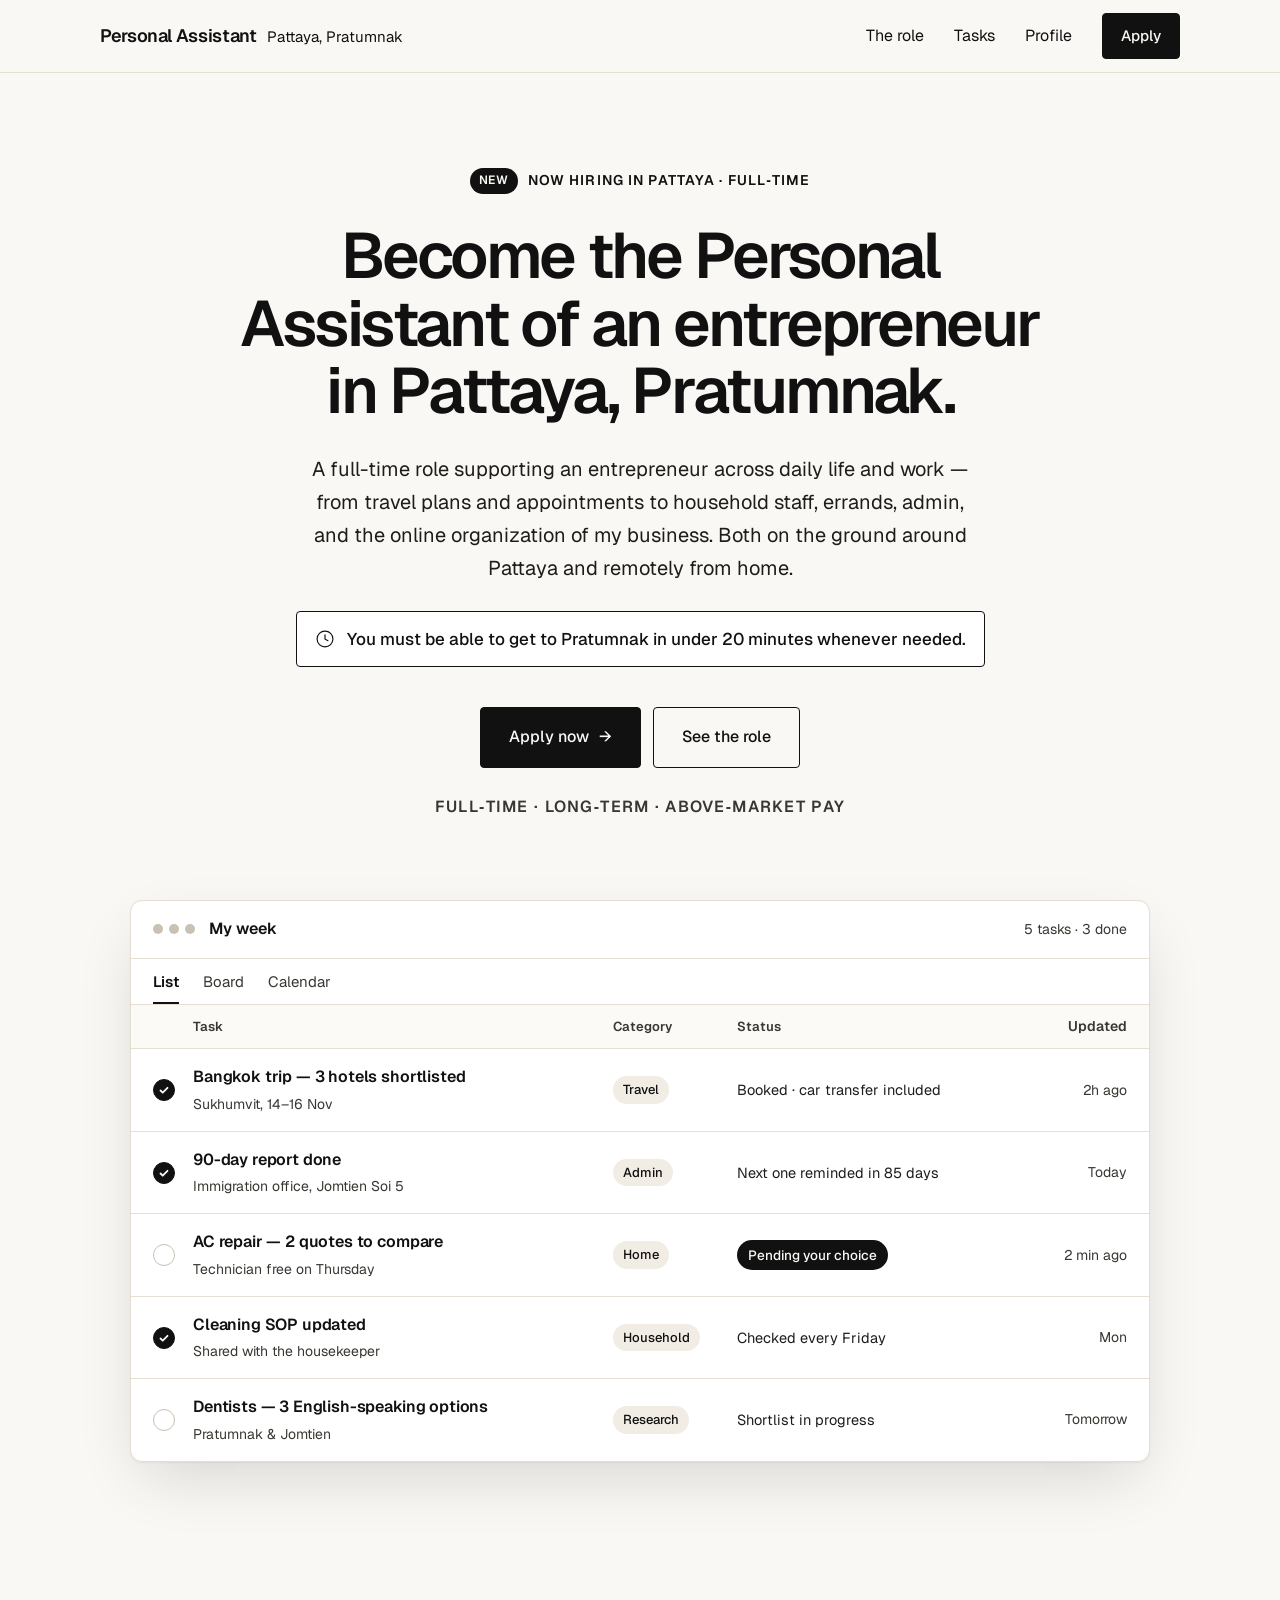
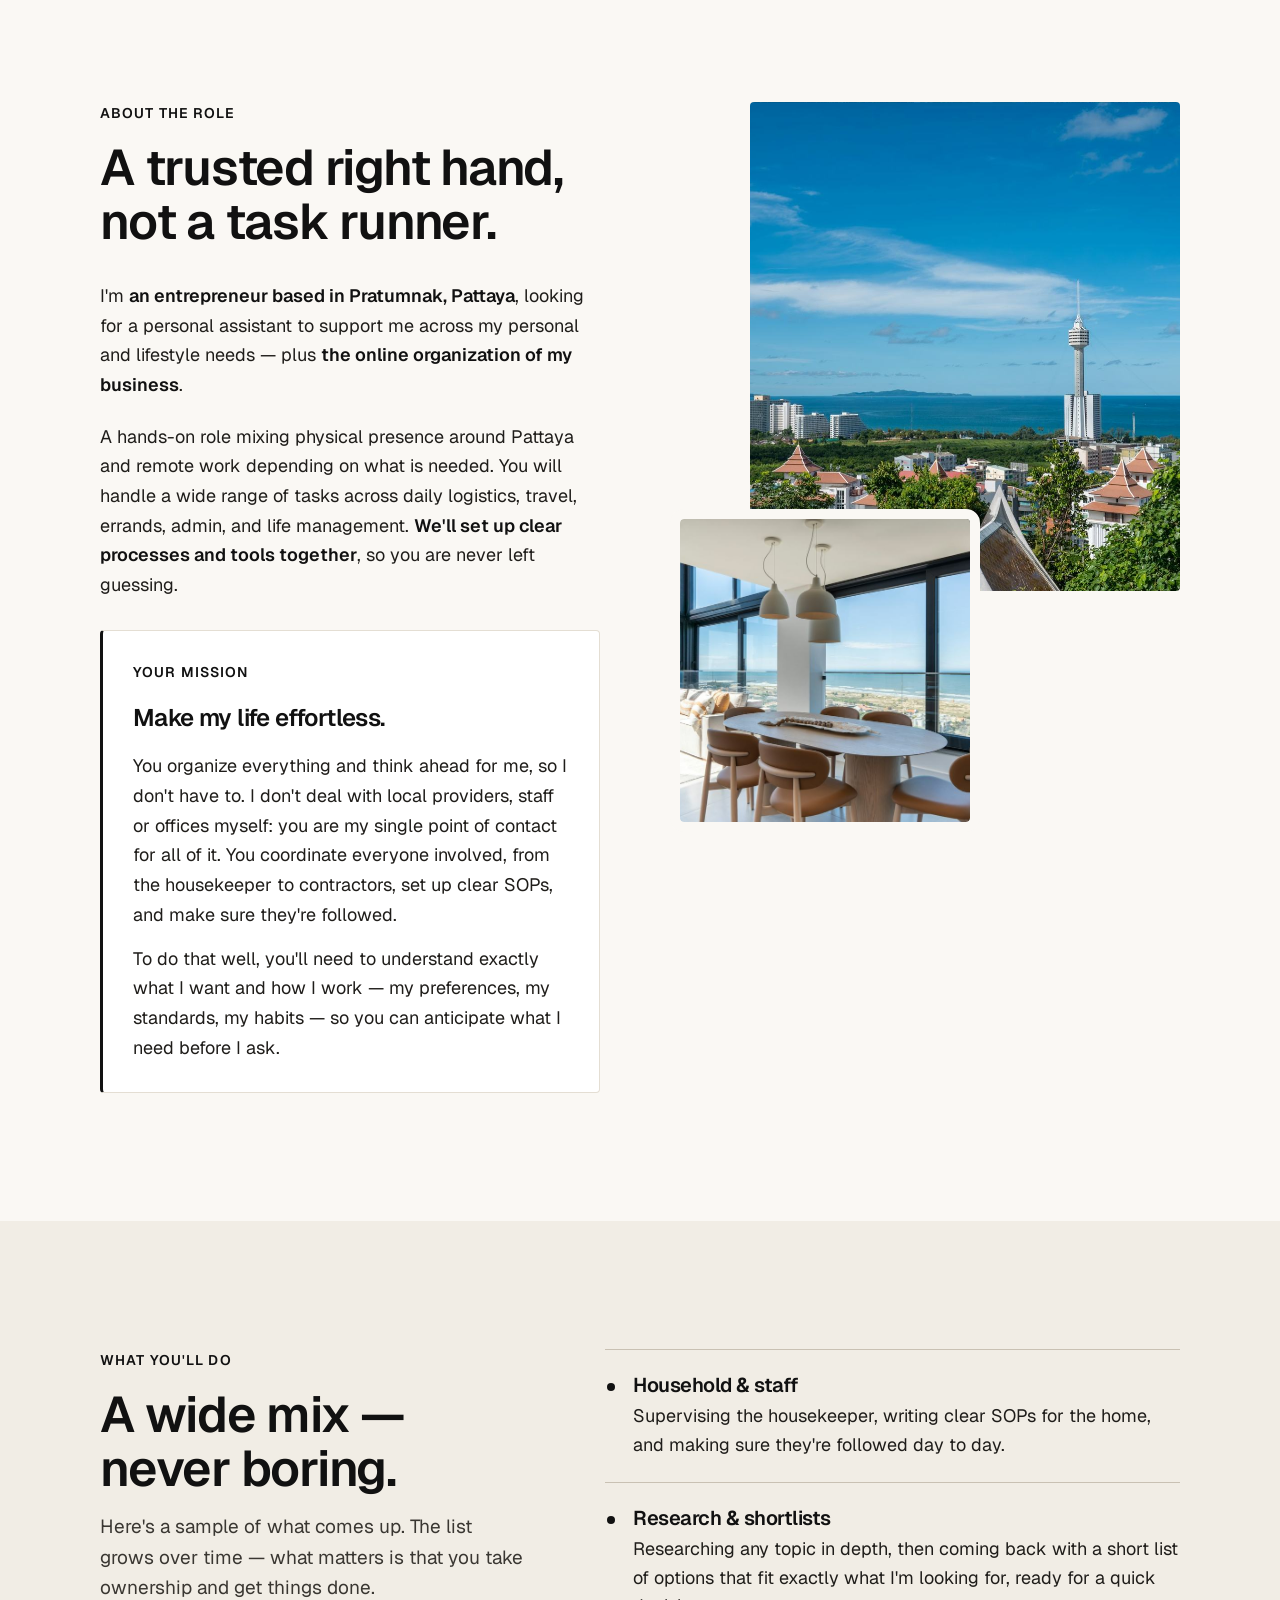
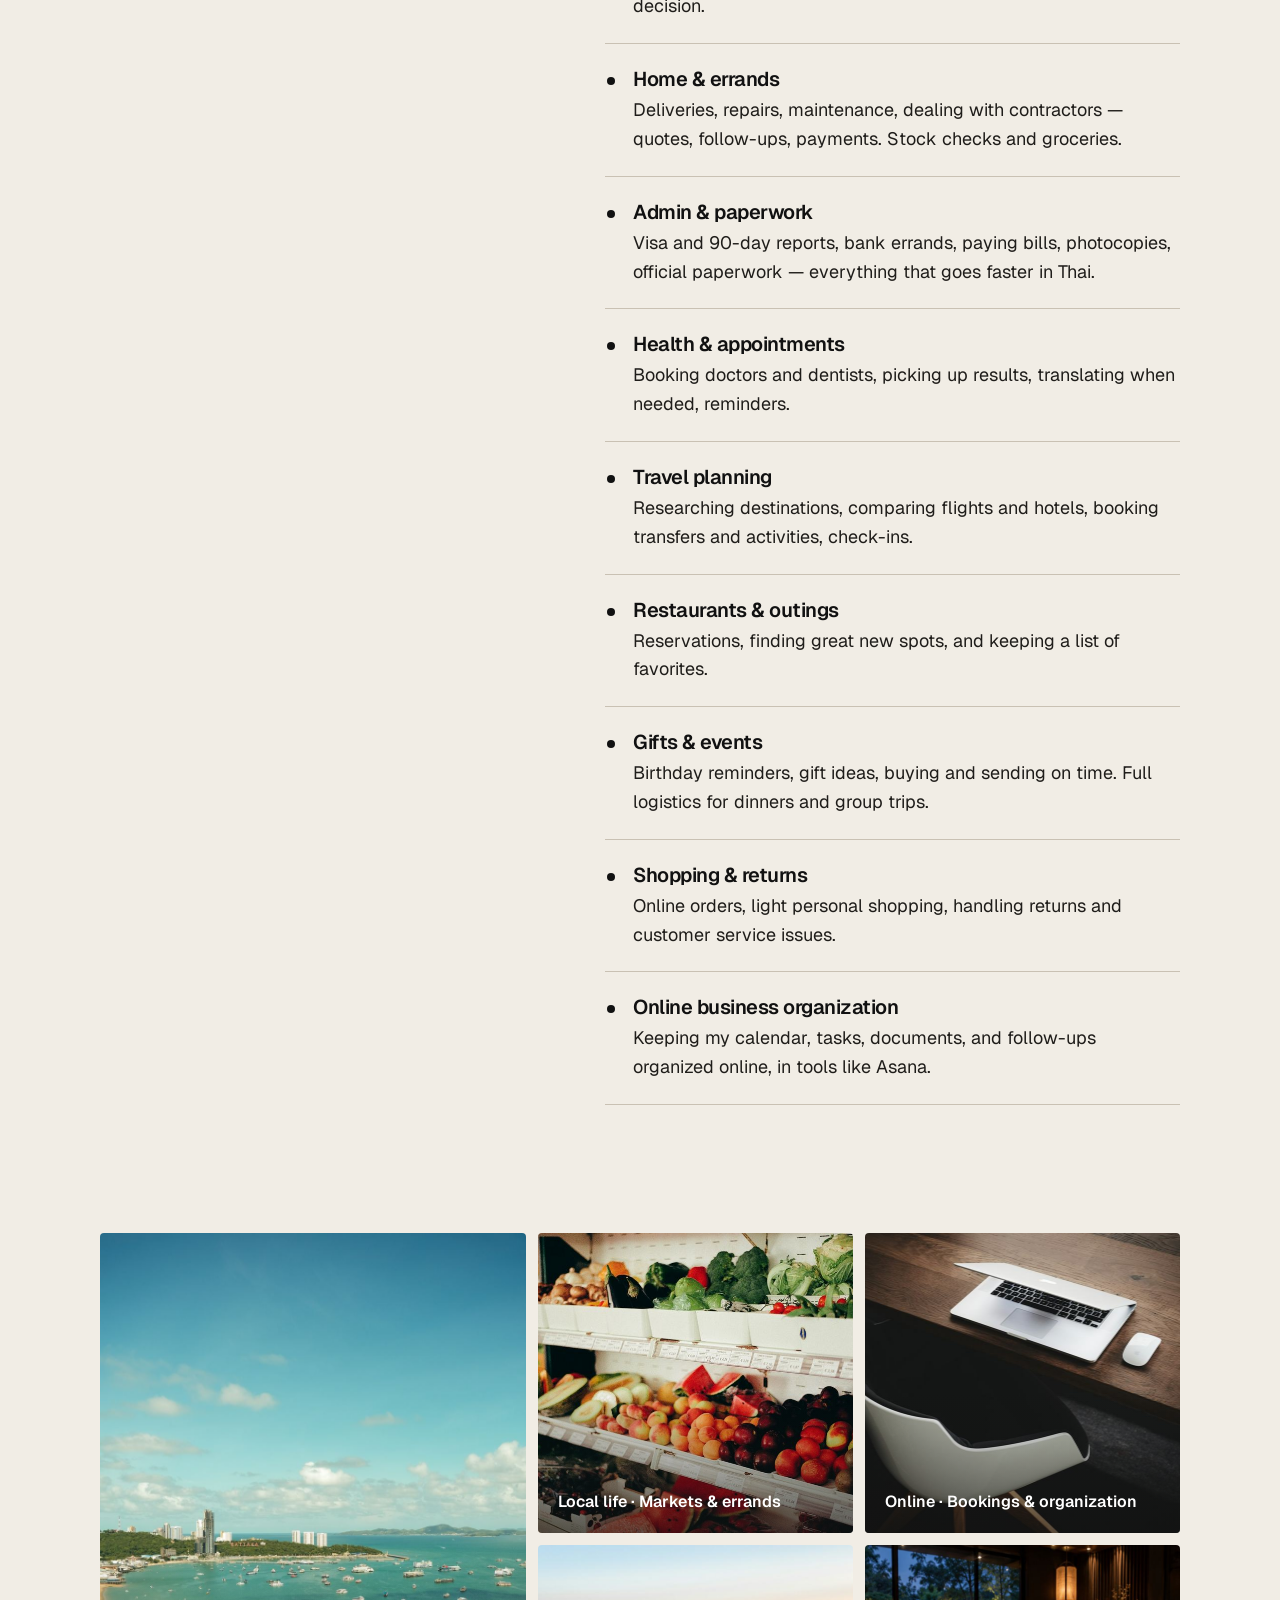
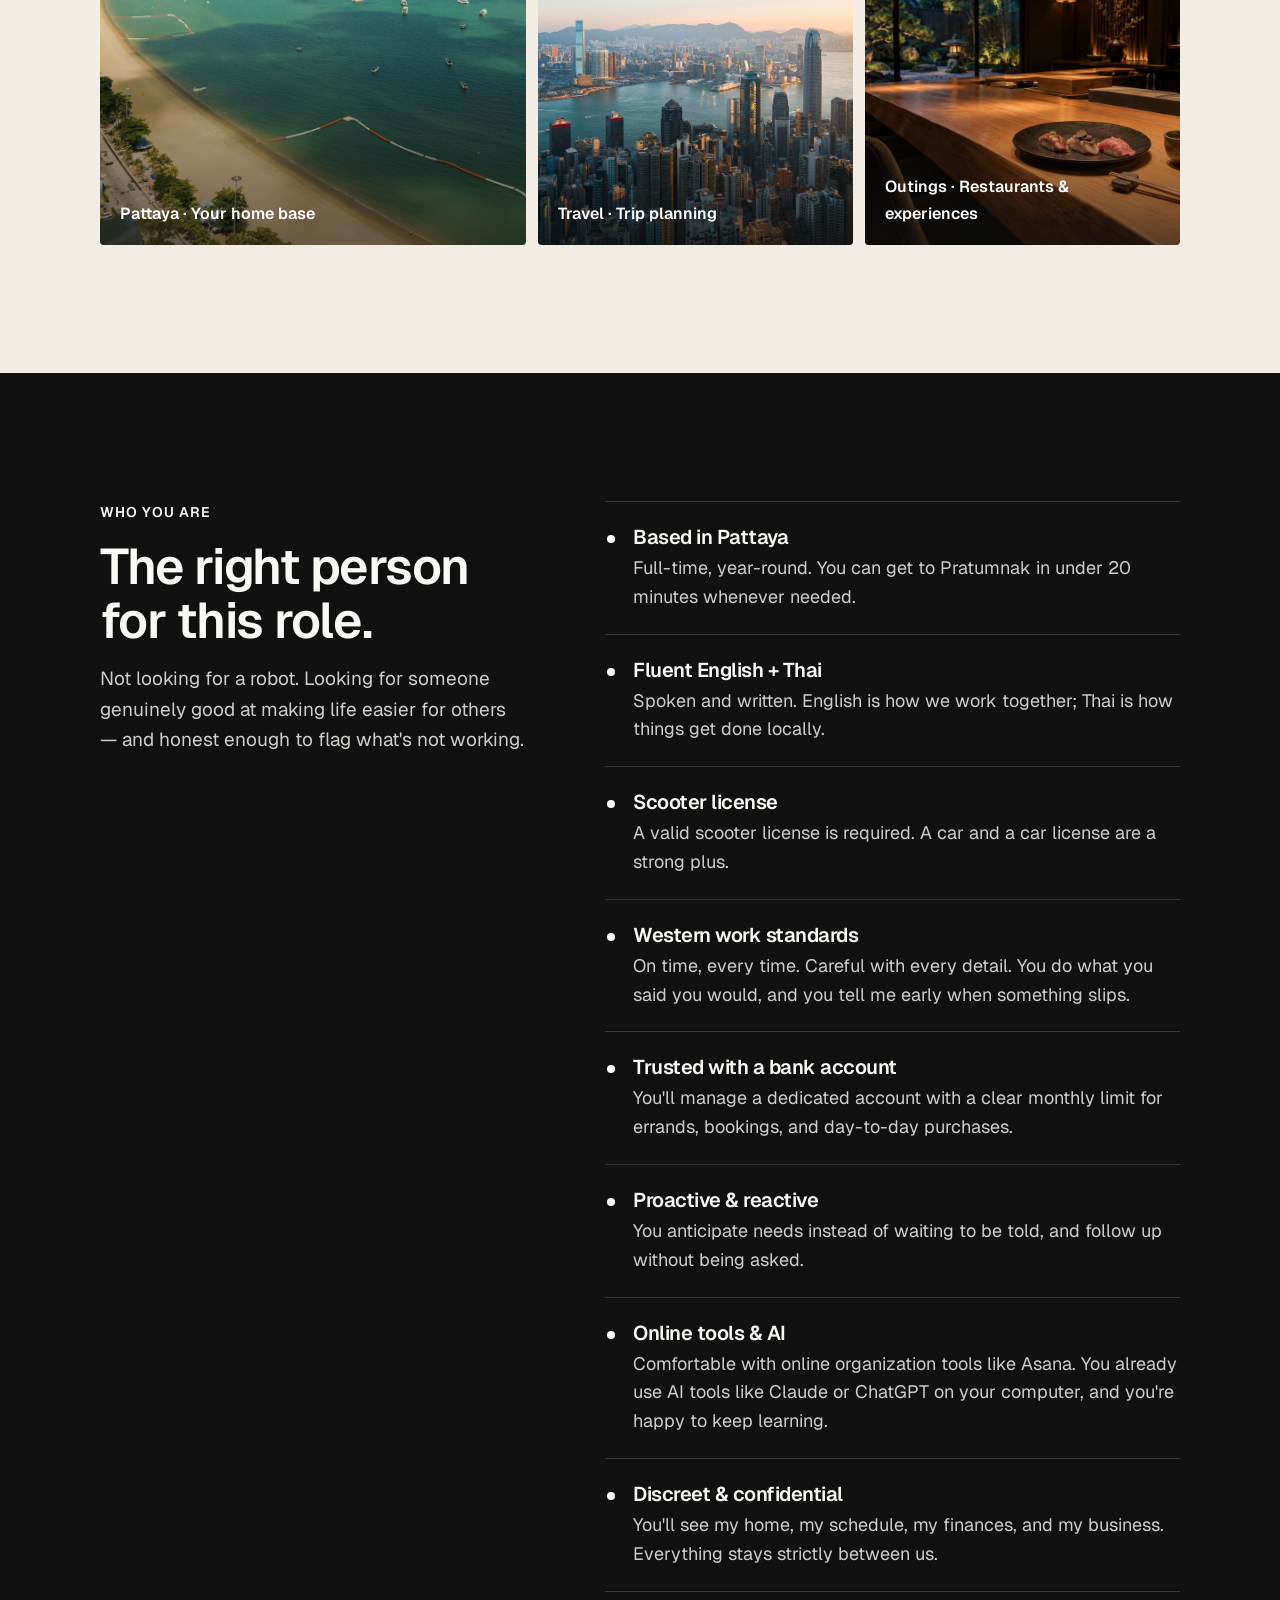
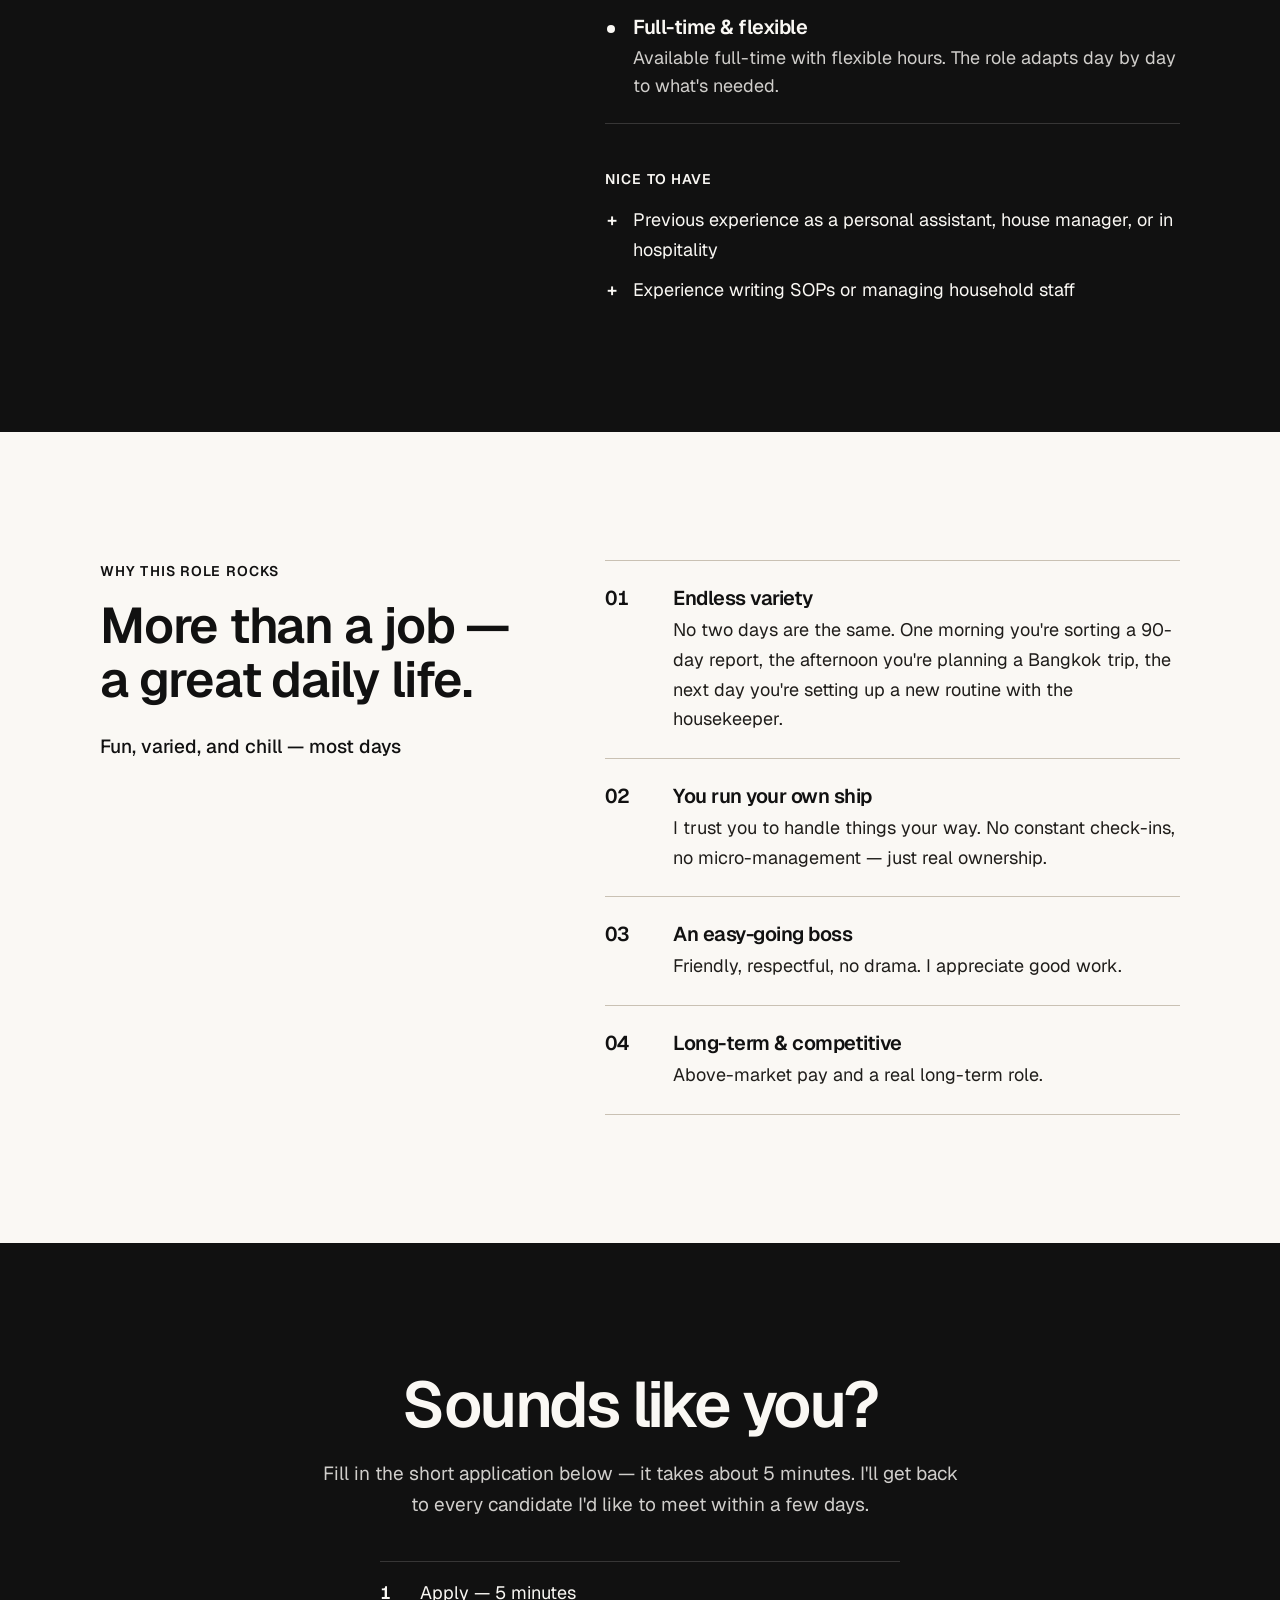
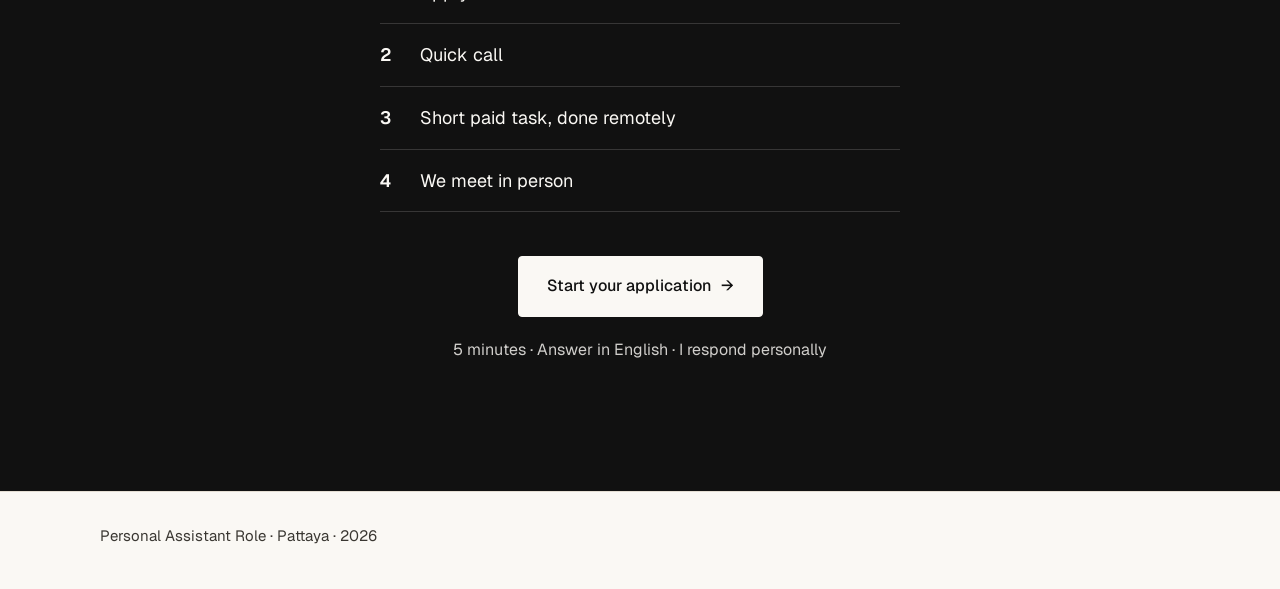
==== commit 249bf256: "Pratumnak criterion: under 20 minutes (was 10)" ====
--- a/index.html
+++ b/index.html
@@ -42,7 +42,7 @@
       <div class="hero-eyebrow label"><span class="pill">New</span><span>Now hiring in Pattaya · Full&#8209;time</span></div>
       <h1>Become the Personal Assistant of an entrepreneur in Pattaya, Pratumnak.</h1>
       <p class="lead">A full-time role supporting an entrepreneur across daily life and work — from travel plans and appointments to household staff, errands, admin, and the online organization of my business. Both on the ground around Pattaya and remotely from home.</p>
-      <p class="lead-key"><svg viewBox="0 0 24 24" fill="none" stroke="currentColor" stroke-width="1.4" aria-hidden="true"><circle cx="12" cy="12" r="9.5"/><path d="M12 7v5l3.5 2" stroke-linecap="round" stroke-linejoin="round"/></svg>You must be able to get to Pratumnak in under 10 minutes whenever needed.</p>
+      <p class="lead-key"><svg viewBox="0 0 24 24" fill="none" stroke="currentColor" stroke-width="1.4" aria-hidden="true"><circle cx="12" cy="12" r="9.5"/><path d="M12 7v5l3.5 2" stroke-linecap="round" stroke-linejoin="round"/></svg>You must be able to get to Pratumnak in under 20 minutes whenever needed.</p>
       <div class="cta-row">
         <a href="https://form.typeform.com/to/zRt4b5q8" class="btn btn-primary">Apply now <span class="arrow">→</span></a>
         <a href="#role" class="btn btn-ghost">See the role</a>
@@ -167,7 +167,7 @@
     </div>
     <div>
       <ul class="bullets">
-        <li><h4>Based in Pattaya</h4><p>Full-time, year-round. You can get to Pratumnak in under 10 minutes whenever needed.</p></li>
+        <li><h4>Based in Pattaya</h4><p>Full-time, year-round. You can get to Pratumnak in under 20 minutes whenever needed.</p></li>
         <li><h4>Fluent English + Thai</h4><p>Spoken and written. English is how we work together; Thai is how things get done locally.</p></li>
         <li><h4>Scooter license</h4><p>A valid scooter license is required. A car and a car license are a strong plus.</p></li>
         <li><h4>Western work standards</h4><p>On time, every time. Careful with every detail. You do what you said you would, and you tell me early when something slips.</p></li>
